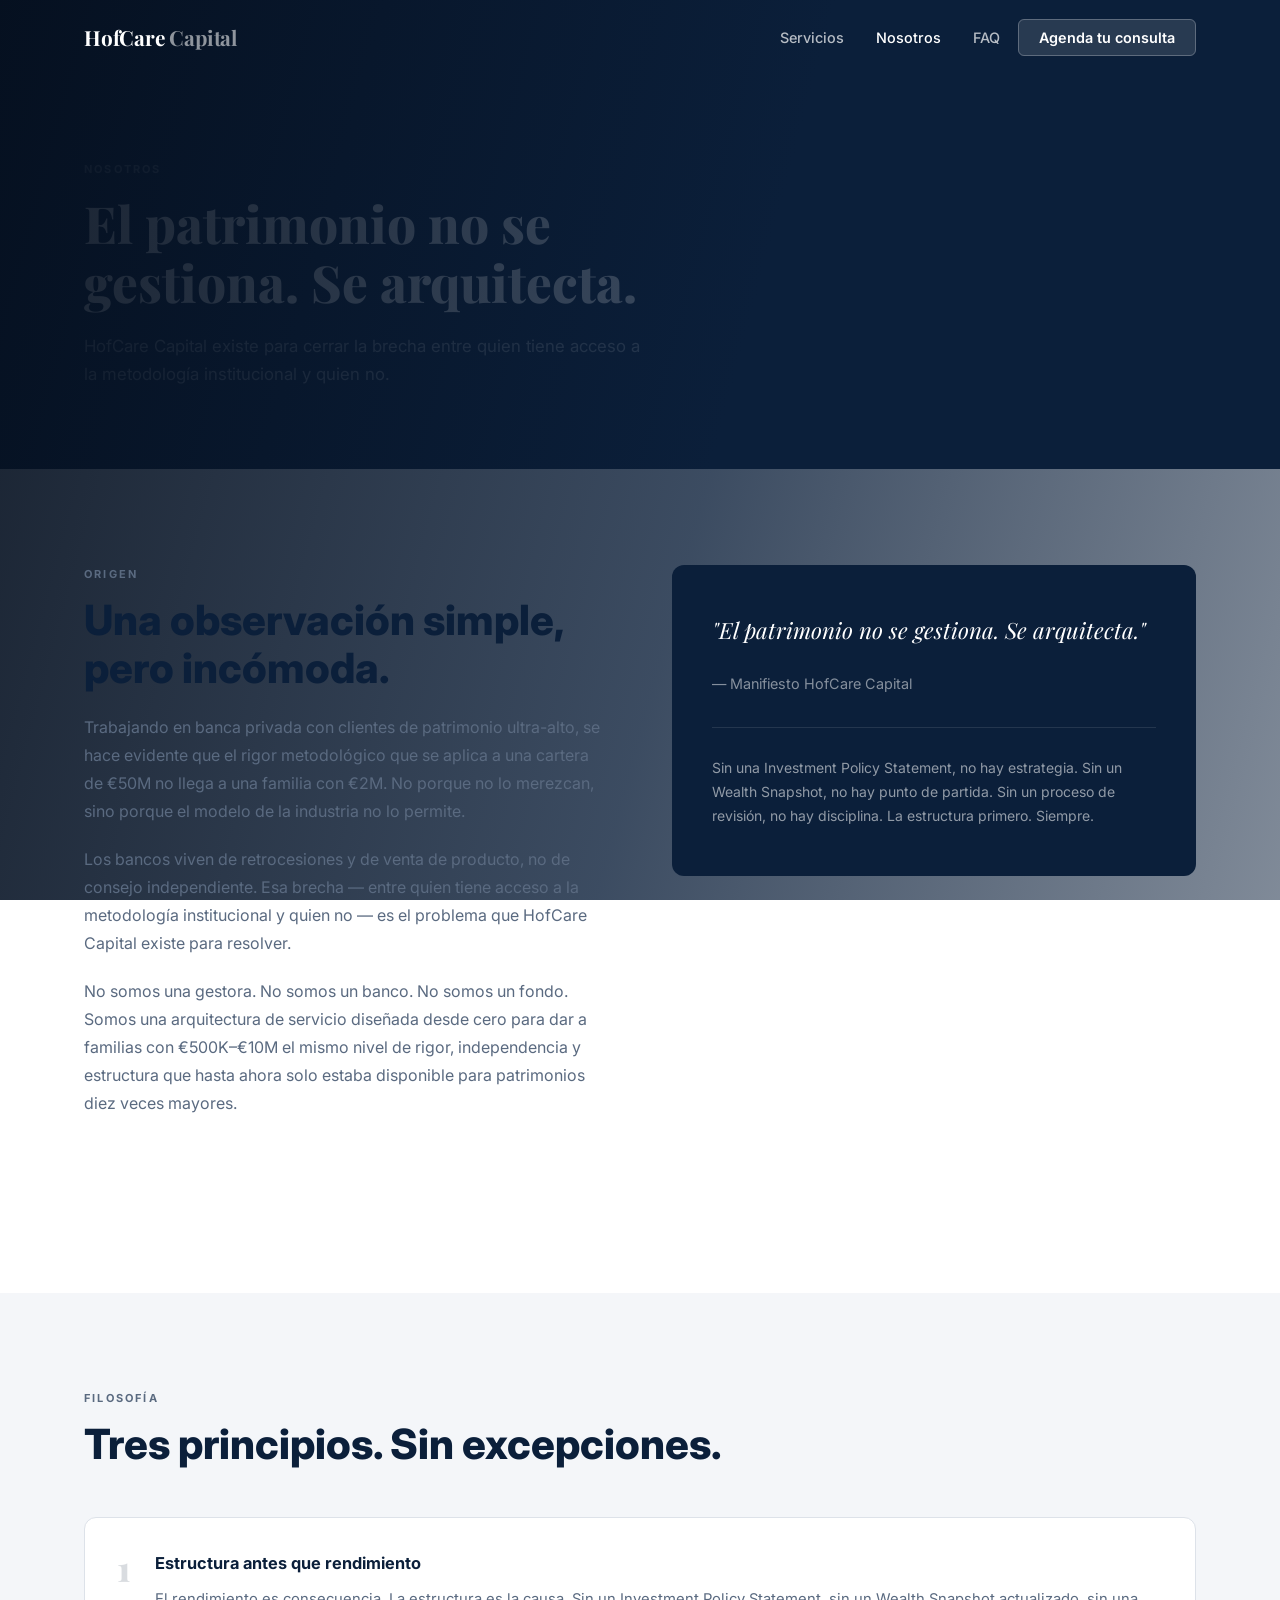
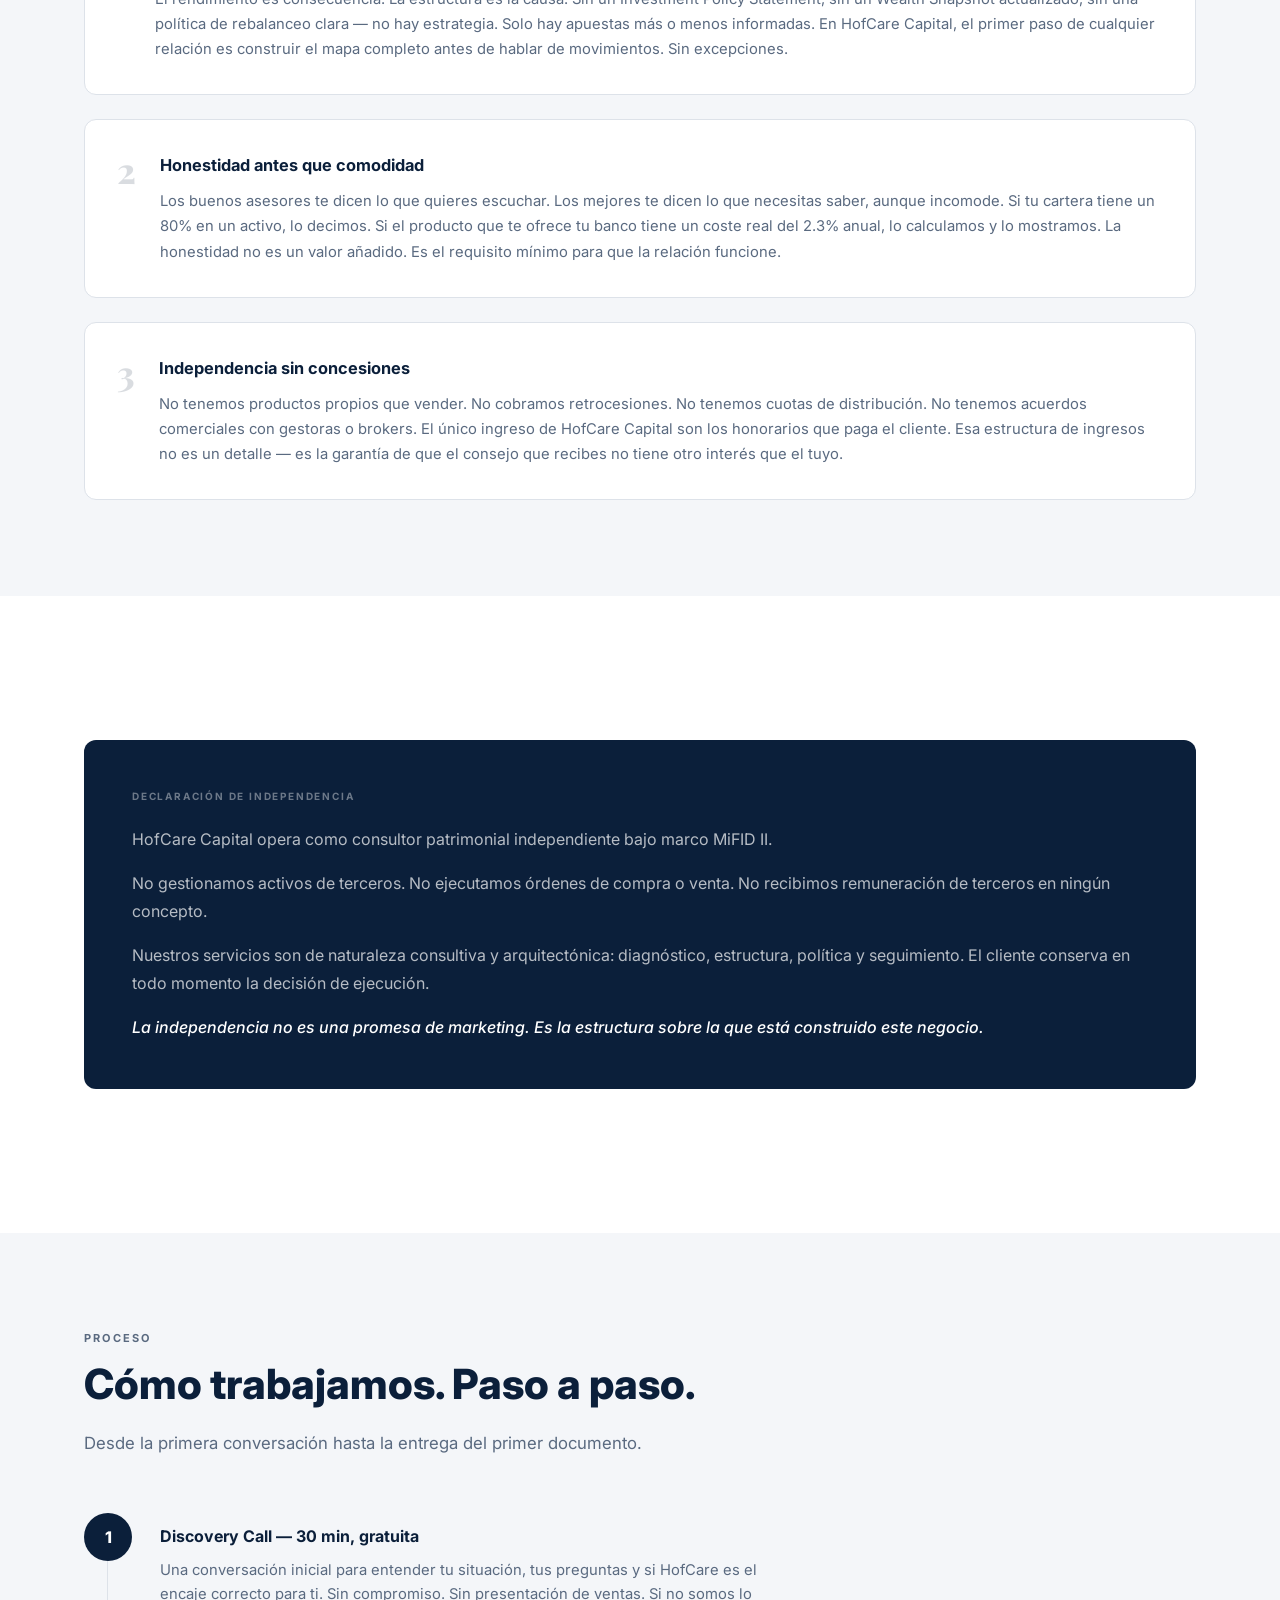
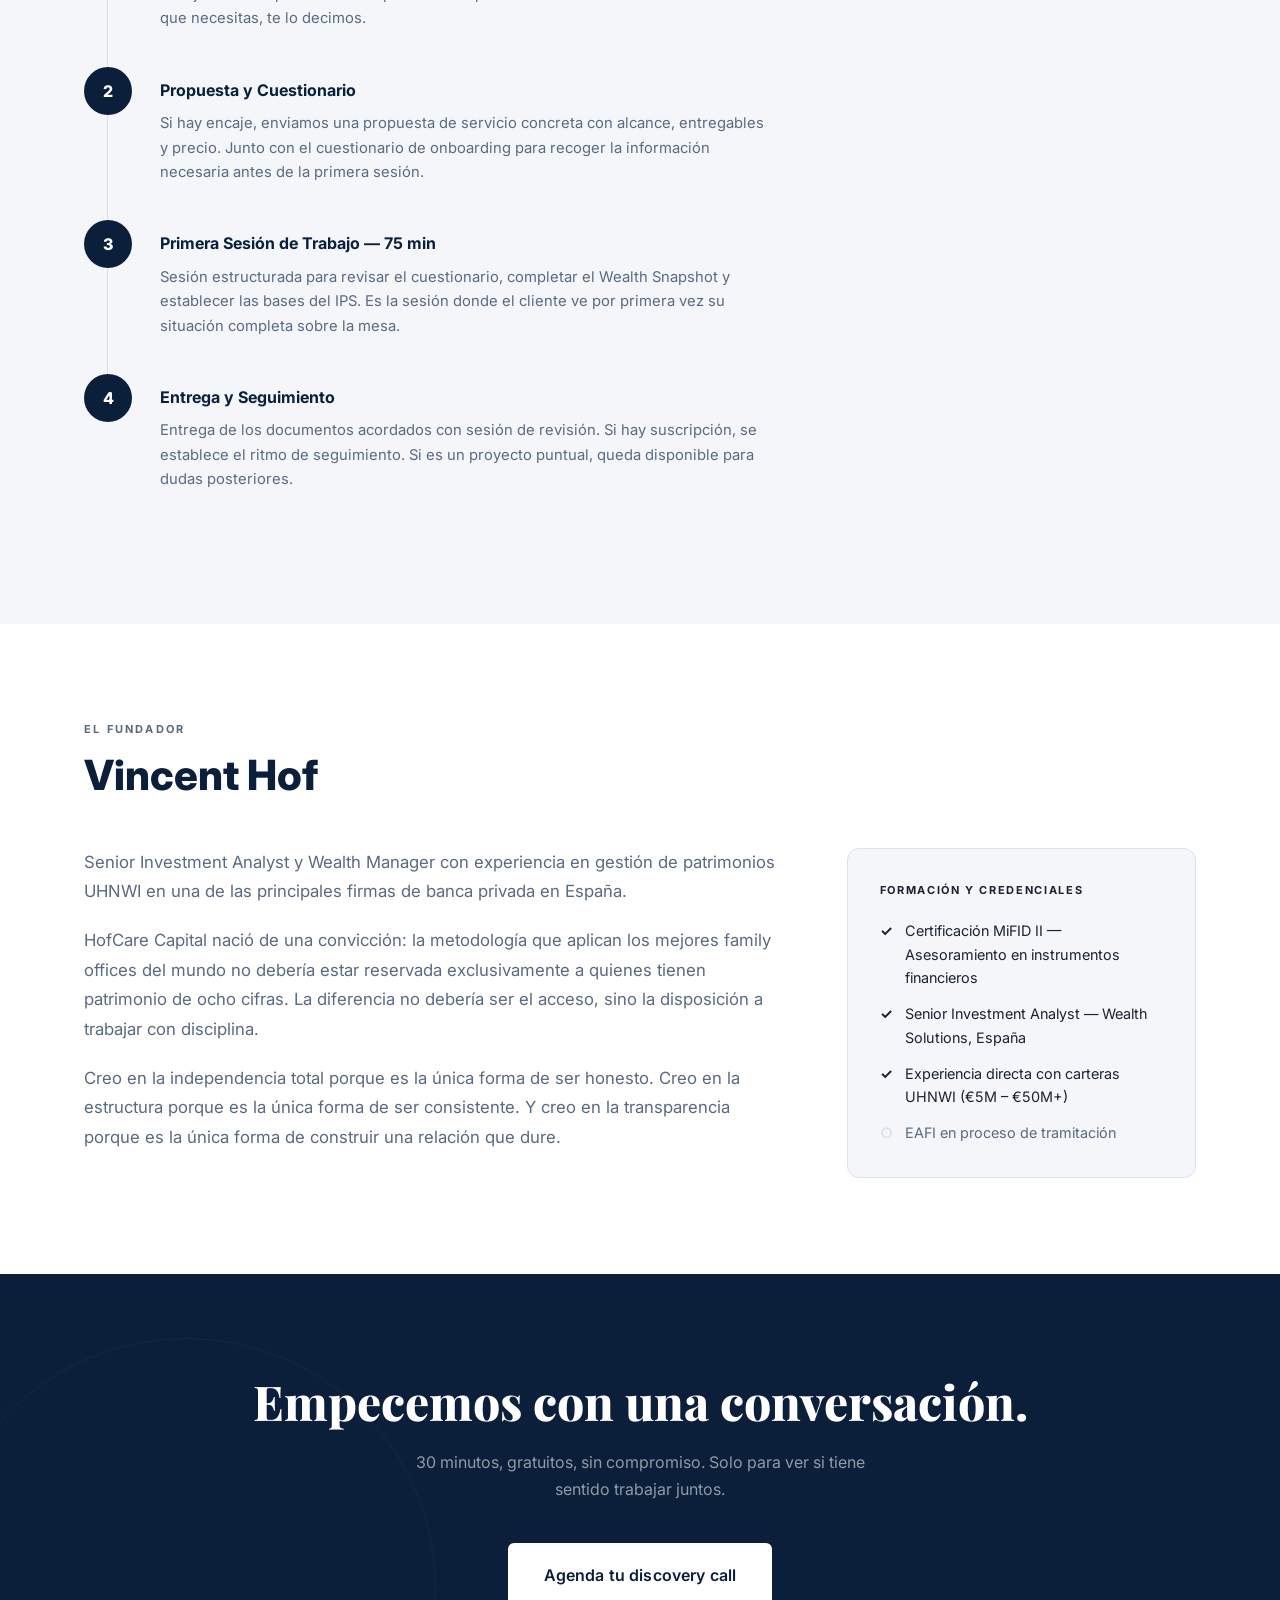
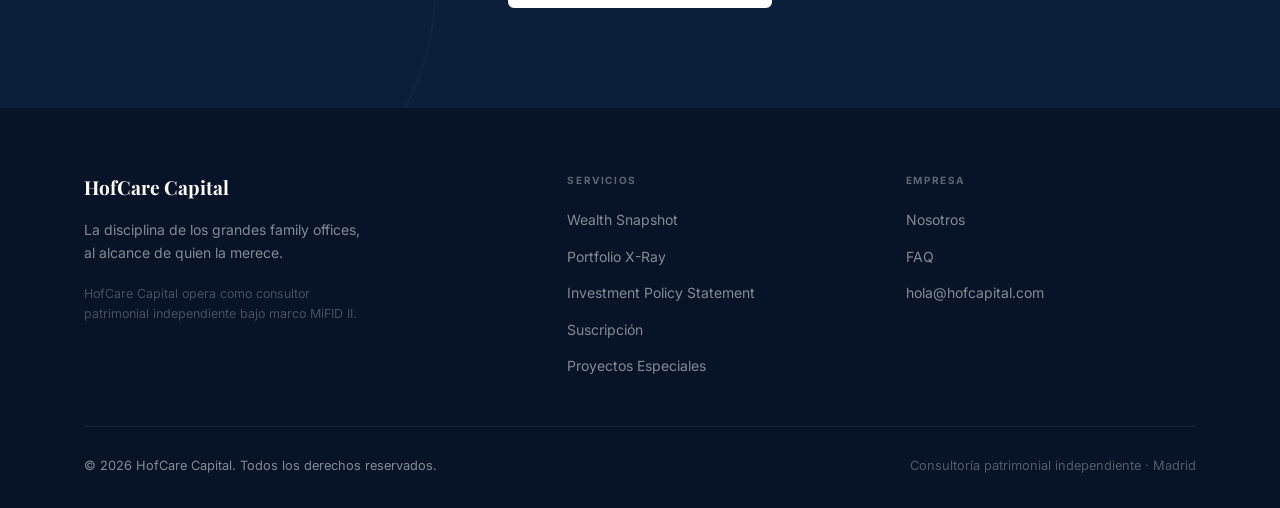
==== hofcare-web/about.html @ a21ab533 "Update about.html" ====
<!DOCTYPE html>
<html lang="es">
<head>
  <meta charset="UTF-8" />
  <meta name="viewport" content="width=device-width, initial-scale=1.0" />
  <title>Nosotros — HofCare Capital</title>
  <meta name="description" content="HofCare Capital nació de una observación simple: las familias con €1M merecen el mismo rigor metodológico que las familias con €100M." />
  <link rel="preconnect" href="https://fonts.googleapis.com" />
  <link rel="preconnect" href="https://fonts.gstatic.com" crossorigin />
  <link href="https://fonts.googleapis.com/css2?family=Inter:wght@300;400;500;600;700;800&family=Playfair+Display:wght@700;800&display=swap" rel="stylesheet" />
  <link rel="stylesheet" href="css/style.css" />
</head>
<body>

<nav class="nav nav--scrolled" id="nav" role="navigation">
  <div class="container nav__inner">
    <a href="index.html" class="nav__logo">HofCare <span>Capital</span></a>
    <button class="nav__hamburger" id="hamburger" aria-label="Abrir menú" aria-expanded="false">
      <span></span><span></span><span></span>
    </button>
    <ul class="nav__links" id="nav-links" role="list">
      <li><a href="servicios.html">Servicios</a></li>
      <li><a href="about.html">Nosotros</a></li>
      <li><a href="faq.html">FAQ</a></li>
      <li><a href="index.html#contacto" class="nav__cta">Agenda tu consulta</a></li>
    </ul>
  </div>
</nav>

<main>

<!-- PAGE HERO -->
<section class="page-hero">
  <div class="hero__video-wrap" aria-hidden="true">
    <video class="hero__video" autoplay muted loop playsinline
           poster="https://images.unsplash.com/photo-1505118380757-91f5f5632de0?w=1920&q=80">
      <source src="videos/hero.mp4" type="video/mp4">
    </video>
    <div class="hero__overlay"></div>
  </div>
  <div class="container">
    <p class="page-hero__eyebrow">Nosotros</p>
    <h1 class="page-hero__title">El patrimonio no se gestiona. Se arquitecta.</h1>
    <p class="page-hero__sub">HofCare Capital existe para cerrar la brecha entre quien tiene acceso a la metodología institucional y quien no.</p>
  </div>
</section>


<!-- ORIGEN -->
<section class="section section--white">
  <div class="container">
    <div class="about-intro">
      <div>
        <p class="section__label animate-up">Origen</p>
        <h2 class="section__title animate-up delay-1">Una observación simple, pero incómoda.</h2>
        <p style="font-size: 1rem; color: var(--mid); line-height: 1.75; margin-bottom: 20px;" class="animate-up delay-2">
          Trabajando en banca privada con clientes de patrimonio ultra-alto, se hace evidente que el rigor metodológico que se aplica a una cartera de €50M no llega a una familia con €2M. No porque no lo merezcan, sino porque el modelo de la industria no lo permite.
        </p>
        <p style="font-size: 1rem; color: var(--mid); line-height: 1.75; margin-bottom: 20px;" class="animate-up delay-3">
          Los bancos viven de retrocesiones y de venta de producto, no de consejo independiente. Esa brecha — entre quien tiene acceso a la metodología institucional y quien no — es el problema que HofCare Capital existe para resolver.
        </p>
        <p style="font-size: 1rem; color: var(--mid); line-height: 1.75;" class="animate-up delay-4">
          No somos una gestora. No somos un banco. No somos un fondo. Somos una arquitectura de servicio diseñada desde cero para dar a familias con €500K–€10M el mismo nivel de rigor, independencia y estructura que hasta ahora solo estaba disponible para patrimonios diez veces mayores.
        </p>
      </div>
      <div>
        <!-- Manifesto quote -->
        <div style="background: var(--navy); border-radius: 12px; padding: 48px 40px;" class="animate-up delay-2">
          <p style="font-family: var(--font-serif); font-size: 1.4rem; color: white; line-height: 1.55; font-style: italic; margin-bottom: 24px;">
            "El patrimonio no se gestiona. Se arquitecta."
          </p>
          <p style="font-size: 0.9rem; color: rgba(255,255,255,0.5);">— Manifiesto HofCare Capital</p>
          <div style="margin-top: 32px; border-top: 1px solid rgba(255,255,255,0.1); padding-top: 28px;">
            <p style="font-size: 0.875rem; color: rgba(255,255,255,0.55); line-height: 1.7;">
              Sin una Investment Policy Statement, no hay estrategia. Sin un Wealth Snapshot, no hay punto de partida. Sin un proceso de revisión, no hay disciplina. La estructura primero. Siempre.
            </p>
          </div>
        </div>
      </div>
    </div>
  </div>
</section>


<!-- FILOSOFÍA -->
<section class="section section--light">
  <div class="container">
    <p class="section__label animate-up">Filosofía</p>
    <h2 class="section__title animate-up delay-1">Tres principios. Sin excepciones.</h2>

    <div class="principles-grid" style="margin-top: 48px;">

      <div class="principle animate-up delay-1">
        <div class="principle__num">1</div>
        <div class="principle__content">
          <h3>Estructura antes que rendimiento</h3>
          <p>El rendimiento es consecuencia. La estructura es la causa. Sin un Investment Policy Statement, sin un Wealth Snapshot actualizado, sin una política de rebalanceo clara — no hay estrategia. Solo hay apuestas más o menos informadas. En HofCare Capital, el primer paso de cualquier relación es construir el mapa completo antes de hablar de movimientos. Sin excepciones.</p>
        </div>
      </div>

      <div class="principle animate-up delay-2">
        <div class="principle__num">2</div>
        <div class="principle__content">
          <h3>Honestidad antes que comodidad</h3>
          <p>Los buenos asesores te dicen lo que quieres escuchar. Los mejores te dicen lo que necesitas saber, aunque incomode. Si tu cartera tiene un 80% en un activo, lo decimos. Si el producto que te ofrece tu banco tiene un coste real del 2.3% anual, lo calculamos y lo mostramos. La honestidad no es un valor añadido. Es el requisito mínimo para que la relación funcione.</p>
        </div>
      </div>

      <div class="principle animate-up delay-3">
        <div class="principle__num">3</div>
        <div class="principle__content">
          <h3>Independencia sin concesiones</h3>
          <p>No tenemos productos propios que vender. No cobramos retrocesiones. No tenemos cuotas de distribución. No tenemos acuerdos comerciales con gestoras o brokers. El único ingreso de HofCare Capital son los honorarios que paga el cliente. Esa estructura de ingresos no es un detalle — es la garantía de que el consejo que recibes no tiene otro interés que el tuyo.</p>
        </div>
      </div>

    </div>
  </div>
</section>


<!-- DECLARACIÓN DE INDEPENDENCIA -->
<section class="section section--white">
  <div class="container">
    <div class="disclaimer-box animate-up">
      <h3>Declaración de Independencia</h3>
      <p>HofCare Capital opera como consultor patrimonial independiente bajo marco MiFID II.</p>
      <p>No gestionamos activos de terceros. No ejecutamos órdenes de compra o venta. No recibimos remuneración de terceros en ningún concepto.</p>
      <p>Nuestros servicios son de naturaleza consultiva y arquitectónica: diagnóstico, estructura, política y seguimiento. El cliente conserva en todo momento la decisión de ejecución.</p>
      <p><em>La independencia no es una promesa de marketing. Es la estructura sobre la que está construido este negocio.</em></p>
    </div>
  </div>
</section>


<!-- CÓMO TRABAJAMOS -->
<section class="section section--light">
  <div class="container">
    <p class="section__label animate-up">Proceso</p>
    <h2 class="section__title animate-up delay-1">Cómo trabajamos. Paso a paso.</h2>
    <p class="section__subtitle animate-up delay-2">Desde la primera conversación hasta la entrega del primer documento.</p>

    <div class="steps-list animate-up delay-2" style="margin-top: 48px; max-width: 680px;">

      <div class="step">
        <div class="step__num">1</div>
        <div class="step__content">
          <h4>Discovery Call — 30 min, gratuita</h4>
          <p>Una conversación inicial para entender tu situación, tus preguntas y si HofCare es el encaje correcto para ti. Sin compromiso. Sin presentación de ventas. Si no somos lo que necesitas, te lo decimos.</p>
        </div>
      </div>

      <div class="step">
        <div class="step__num">2</div>
        <div class="step__content">
          <h4>Propuesta y Cuestionario</h4>
          <p>Si hay encaje, enviamos una propuesta de servicio concreta con alcance, entregables y precio. Junto con el cuestionario de onboarding para recoger la información necesaria antes de la primera sesión.</p>
        </div>
      </div>

      <div class="step">
        <div class="step__num">3</div>
        <div class="step__content">
          <h4>Primera Sesión de Trabajo — 75 min</h4>
          <p>Sesión estructurada para revisar el cuestionario, completar el Wealth Snapshot y establecer las bases del IPS. Es la sesión donde el cliente ve por primera vez su situación completa sobre la mesa.</p>
        </div>
      </div>

      <div class="step">
        <div class="step__num">4</div>
        <div class="step__content">
          <h4>Entrega y Seguimiento</h4>
          <p>Entrega de los documentos acordados con sesión de revisión. Si hay suscripción, se establece el ritmo de seguimiento. Si es un proyecto puntual, queda disponible para dudas posteriores.</p>
        </div>
      </div>

    </div>
  </div>
</section>


<!-- EL FUNDADOR -->
<section class="section section--white">
  <div class="container">
    <p class="section__label animate-up">El fundador</p>
    <h2 class="section__title animate-up delay-1">Vincent Hof</h2>

    <div style="display: grid; grid-template-columns: 2fr 1fr; gap: 64px; margin-top: 48px; align-items: start;" class="founder-grid animate-up delay-2">
      <div>
        <p style="font-size: 1.05rem; color: var(--mid); line-height: 1.75; margin-bottom: 20px;">
          Senior Investment Analyst y Wealth Manager con experiencia en gestión de patrimonios UHNWI en una de las principales firmas de banca privada en España.
        </p>
        <p style="font-size: 1.05rem; color: var(--mid); line-height: 1.75; margin-bottom: 20px;">
          HofCare Capital nació de una convicción: la metodología que aplican los mejores family offices del mundo no debería estar reservada exclusivamente a quienes tienen patrimonio de ocho cifras. La diferencia no debería ser el acceso, sino la disposición a trabajar con disciplina.
        </p>
        <p style="font-size: 1.05rem; color: var(--mid); line-height: 1.75;">
          Creo en la independencia total porque es la única forma de ser honesto. Creo en la estructura porque es la única forma de ser consistente. Y creo en la transparencia porque es la única forma de construir una relación que dure.
        </p>
      </div>

      <div style="background: var(--light); border-radius: 12px; padding: 32px; border: 1px solid var(--border);">
        <p style="font-size: 11px; font-weight: 700; letter-spacing: 0.15em; text-transform: uppercase; color: var(--gold); margin-bottom: 20px;">Formación y credenciales</p>
        <ul style="display: flex; flex-direction: column; gap: 12px;">
          <li style="display: flex; gap: 12px; font-size: 0.9rem; color: var(--dark);">
            <span style="color: var(--gold); font-weight: 700; flex-shrink: 0;">✓</span>
            Certificación MiFID II — Asesoramiento en instrumentos financieros
          </li>
          <li style="display: flex; gap: 12px; font-size: 0.9rem; color: var(--dark);">
            <span style="color: var(--gold); font-weight: 700; flex-shrink: 0;">✓</span>
            Senior Investment Analyst — Wealth Solutions, España
          </li>
          <li style="display: flex; gap: 12px; font-size: 0.9rem; color: var(--dark);">
            <span style="color: var(--gold); font-weight: 700; flex-shrink: 0;">✓</span>
            Experiencia directa con carteras UHNWI (€5M – €50M+)
          </li>
          <li style="display: flex; gap: 12px; font-size: 0.9rem; color: var(--mid);">
            <span style="color: var(--border); font-weight: 700; flex-shrink: 0;">○</span>
            EAFI en proceso de tramitación
          </li>
        </ul>
      </div>
    </div>
  </div>
</section>


<!-- CTA -->
<section class="cta-banner" id="contacto">
  <div class="container" style="position:relative; z-index:1;">
    <h2 class="cta-banner__headline animate-up">Empecemos con una conversación.</h2>
    <p class="cta-banner__sub animate-up delay-1">30 minutos, gratuitos, sin compromiso. Solo para ver si tiene sentido trabajar juntos.</p>
    <div class="cta-banner__ctas animate-up delay-2">
      <a href="index.html#contacto" class="btn btn--gold btn--lg"
         data-cal-link="TU-USUARIO-CAL/discovery-call"
         data-cal-config='{"layout":"popup"}'>
        Agenda tu discovery call
      </a>
    </div>
  </div>
</section>

</main>

<footer class="footer" role="contentinfo">
  <div class="container">
    <div class="footer__inner">
      <div class="footer__brand">
        <p class="footer__logo">HofCare Capital</p>
        <p class="footer__tagline">La disciplina de los grandes family offices, al alcance de quien la merece.</p>
        <p class="footer__disclaimer">HofCare Capital opera como consultor patrimonial independiente bajo marco MiFID II.</p>
      </div>
      <div class="footer__col">
        <h4>Servicios</h4>
        <ul>
          <li><a href="servicios.html#wealth-snapshot">Wealth Snapshot</a></li>
          <li><a href="servicios.html#portfolio-xray">Portfolio X-Ray</a></li>
          <li><a href="servicios.html#ips">Investment Policy Statement</a></li>
          <li><a href="servicios.html#suscripcion">Suscripción</a></li>
          <li><a href="servicios.html#proyectos">Proyectos Especiales</a></li>
        </ul>
      </div>
      <div class="footer__col">
        <h4>Empresa</h4>
        <ul>
          <li><a href="about.html">Nosotros</a></li>
          <li><a href="faq.html">FAQ</a></li>
          <li><a href="mailto:hola@hofcapital.com">hola@hofcapital.com</a></li>
        </ul>
      </div>
    </div>
    <div class="footer__bottom">
      <p>© 2026 HofCare Capital. Todos los derechos reservados.</p>
      <p style="color: rgba(255,255,255,0.3);">Consultoría patrimonial independiente · Madrid</p>
    </div>
  </div>
</footer>

<script src="js/main.js"></script>
</body>
</html>
---- hofcare-web/css/style.css ----
/* ═══════════════════════════════════════════════════════════════
   HofCare Capital — Design System · Paleta A (Navy + Blanco)
   ═══════════════════════════════════════════════════════════════ */

/* ── VARIABLES ─────────────────────────────────────────────────── */
:root {
  --navy:        #0B1F3A;
  --navy-mid:    #132d52;
  --navy-dark:   #071428;
  --navy-light:  #EEF2F6;
  --white:       #FFFFFF;
  --off-white:   #F8F9FB;
  --border:      #DDE2E9;
  --dark:        #1A2332;
  --mid:         #5A6A80;
  --light:       #F4F6F9;

  /* Accent: blanco sobre navy, navy sobre blanco */
  --accent-on-dark:  #FFFFFF;
  --accent-on-light: #0B1F3A;

  --font-sans:   'Inter', -apple-system, BlinkMacSystemFont, 'Segoe UI', sans-serif;
  --font-serif:  'Playfair Display', Georgia, 'Times New Roman', serif;

  --container:   1160px;
  --radius:      6px;
  --radius-lg:   12px;

  --ease:        cubic-bezier(0.25, 0.46, 0.45, 0.94);
}

/* ── RESET ─────────────────────────────────────────────────────── */
*, *::before, *::after { box-sizing: border-box; margin: 0; padding: 0; }
html { scroll-behavior: smooth; font-size: 16px; -webkit-text-size-adjust: 100%; }
body {
  font-family: var(--font-sans);
  color: var(--dark);
  background: var(--white);
  line-height: 1.65;
  -webkit-font-smoothing: antialiased;
}
img, video { max-width: 100%; display: block; }
a { color: inherit; text-decoration: none; }
ul { list-style: none; }
button { border: none; background: none; cursor: pointer; font-family: inherit; }

/* ── LAYOUT ────────────────────────────────────────────────────── */
.container {
  max-width: var(--container);
  margin: 0 auto;
  padding: 0 24px;
}
.section          { padding: 96px 0; }
.section--light   { background: var(--light); }
.section--navy    { background: var(--navy); }
.section--white   { background: var(--white); }

/* ── SECTION TYPOGRAPHY ────────────────────────────────────────── */
.section__label {
  font-size: 11px;
  font-weight: 700;
  letter-spacing: 0.2em;
  text-transform: uppercase;
  color: var(--mid);
  margin-bottom: 14px;
}
.section__title {
  font-size: clamp(1.75rem, 3.5vw, 2.6rem);
  font-weight: 800;
  color: var(--navy);
  max-width: 680px;
  margin-bottom: 20px;
  line-height: 1.15;
}
.section__subtitle {
  font-size: 1.05rem;
  color: var(--mid);
  max-width: 580px;
  margin-bottom: 56px;
  line-height: 1.7;
}
/* On dark backgrounds */
.section--navy .section__label    { color: rgba(255,255,255,0.45); }
.section--navy .section__title    { color: var(--white); }
.section--navy .section__subtitle { color: rgba(255,255,255,0.6); }

/* ── BUTTONS ───────────────────────────────────────────────────── */
.btn {
  display: inline-flex;
  align-items: center;
  gap: 8px;
  padding: 14px 28px;
  border-radius: var(--radius);
  font-size: 0.95rem;
  font-weight: 600;
  letter-spacing: 0.01em;
  transition: all 0.22s var(--ease);
  white-space: nowrap;
  cursor: pointer;
  border: 2px solid transparent;
}
.btn--lg { padding: 17px 34px; font-size: 1rem; }
.btn--sm { padding: 10px 20px; font-size: 0.875rem; }

/* Primary: white bg, navy text — for dark sections */
.btn--primary {
  background: var(--white);
  color: var(--navy);
  border-color: var(--white);
}
.btn--primary:hover {
  background: var(--off-white);
  transform: translateY(-1px);
  box-shadow: 0 8px 24px rgba(255,255,255,0.2);
}

/* Navy: navy bg, white text — for light sections */
.btn--navy {
  background: var(--navy);
  color: var(--white);
  border-color: var(--navy);
}
.btn--navy:hover {
  background: var(--navy-mid);
  transform: translateY(-1px);
  box-shadow: 0 8px 24px rgba(11,31,58,0.25);
}

/* Ghost: transparent, white border — for dark sections */
.btn--ghost {
  background: transparent;
  color: rgba(255,255,255,0.8);
  border-color: rgba(255,255,255,0.3);
}
.btn--ghost:hover {
  background: rgba(255,255,255,0.08);
  color: var(--white);
  border-color: rgba(255,255,255,0.7);
}

/* Outline: transparent, navy border — for light sections */
.btn--outline {
  background: transparent;
  color: var(--navy);
  border-color: var(--navy);
}
.btn--outline:hover {
  background: var(--navy);
  color: var(--white);
}

/* Keep --gold alias for backwards compat → maps to primary */
.btn--gold { background: var(--white); color: var(--navy); border-color: var(--white); }
.btn--gold:hover { background: var(--off-white); transform: translateY(-1px); box-shadow: 0 8px 24px rgba(255,255,255,0.2); }
.btn--gold-outline { background: transparent; color: var(--navy); border-color: var(--navy); }
.btn--gold-outline:hover { background: var(--navy); color: var(--white); }

/* ── NAVIGATION ────────────────────────────────────────────────── */
.nav {
  position: fixed;
  top: 0; left: 0; right: 0;
  z-index: 1000;
  padding: 20px 0;
  transition: all 0.35s var(--ease);
}
.nav--scrolled {
  background: var(--navy);
  padding: 14px 0;
  box-shadow: 0 4px 32px rgba(7,20,40,0.4);
}
.nav__inner {
  display: flex;
  align-items: center;
  justify-content: space-between;
  gap: 32px;
}
.nav__logo {
  font-family: var(--font-serif);
  font-size: 1.3rem;
  font-weight: 700;
  color: var(--white);
  letter-spacing: -0.01em;
  flex-shrink: 0;
}
.nav__logo span { color: rgba(255,255,255,0.55); }
.nav__links { display: flex; align-items: center; gap: 4px; }
.nav__links li a {
  color: rgba(255,255,255,0.7);
  font-size: 0.9rem;
  font-weight: 500;
  padding: 8px 14px;
  border-radius: var(--radius);
  transition: all 0.2s;
}
.nav__links li a:hover { color: var(--white); background: rgba(255,255,255,0.08); }
.nav__links li a.active { color: var(--white); }
.nav__cta {
  background: rgba(255,255,255,0.12) !important;
  color: var(--white) !important;
  border: 1px solid rgba(255,255,255,0.25) !important;
  padding: 9px 20px !important;
  border-radius: var(--radius) !important;
  font-weight: 600 !important;
}
.nav__cta:hover { background: rgba(255,255,255,0.2) !important; border-color: rgba(255,255,255,0.5) !important; }

/* Mobile hamburger */
.nav__hamburger { display: none; flex-direction: column; gap: 5px; padding: 6px; }
.nav__hamburger span { display: block; width: 24px; height: 2px; background: var(--white); border-radius: 2px; transition: all 0.25s; }
.nav__hamburger.open span:nth-child(1) { transform: translateY(7px) rotate(45deg); }
.nav__hamburger.open span:nth-child(2) { opacity: 0; }
.nav__hamburger.open span:nth-child(3) { transform: translateY(-7px) rotate(-45deg); }

/* ── HERO ──────────────────────────────────────────────────────── */
.hero {
  min-height: 100vh;
  background: var(--navy);
  display: flex;
  align-items: center;
  position: relative;
  overflow: hidden;
  padding: 120px 0 80px;
}
/* Subtle geometric rings */
.hero::before {
  content: '';
  position: absolute;
  top: -20%; right: -10%;
  width: 700px; height: 700px;
  border: 1px solid rgba(255,255,255,0.04);
  border-radius: 50%;
  pointer-events: none;
}
.hero::after {
  content: '';
  position: absolute;
  top: 10%; right: 5%;
  width: 400px; height: 400px;
  border: 1px solid rgba(255,255,255,0.03);
  border-radius: 50%;
  pointer-events: none;
}

.hero__inner { position: relative; z-index: 1; max-width: 740px; }

.hero__eyebrow {
  font-size: 11px;
  font-weight: 700;
  letter-spacing: 0.22em;
  text-transform: uppercase;
  color: rgba(255,255,255,0.45);
  margin-bottom: 24px;
  opacity: 0;
  animation: fadeUp 0.7s var(--ease) 0.1s forwards;
}
.hero__headline {
  font-family: var(--font-serif);
  font-size: clamp(2.2rem, 5.5vw, 3.8rem);
  font-weight: 800;
  color: var(--white);
  line-height: 1.1;
  margin-bottom: 28px;
  opacity: 0;
  animation: fadeUp 0.7s var(--ease) 0.25s forwards;
}
.hero__headline em { color: rgba(255,255,255,0.65); font-style: normal; }
.hero__sub {
  font-size: 1.1rem;
  color: rgba(255,255,255,0.6);
  line-height: 1.75;
  margin-bottom: 44px;
  max-width: 560px;
  opacity: 0;
  animation: fadeUp 0.7s var(--ease) 0.4s forwards;
}
.hero__ctas {
  display: flex;
  flex-wrap: wrap;
  gap: 16px;
  opacity: 0;
  animation: fadeUp 0.7s var(--ease) 0.55s forwards;
}
/* Thin divider line below hero (replaces gold accent) */
.hero__rule {
  position: absolute;
  bottom: 0; left: 0; right: 0;
  height: 1px;
  background: rgba(255,255,255,0.07);
}
.hero__scroll {
  position: absolute;
  bottom: 36px; left: 50%;
  transform: translateX(-50%);
  display: flex;
  flex-direction: column;
  align-items: center;
  gap: 8px;
  color: rgba(255,255,255,0.25);
  font-size: 10px;
  letter-spacing: 0.14em;
  text-transform: uppercase;
  opacity: 0;
  animation: fadeUp 0.7s var(--ease) 0.9s forwards;
}
.hero__scroll-line {
  width: 1px; height: 40px;
  background: linear-gradient(to bottom, rgba(255,255,255,0.25), transparent);
  animation: scrollLine 2s ease-in-out infinite;
}

/* ── PROBLEM ───────────────────────────────────────────────────── */
.pain-grid { display: grid; grid-template-columns: repeat(3, 1fr); gap: 20px; margin-bottom: 48px; }
.pain-card {
  background: var(--white);
  border-radius: var(--radius-lg);
  padding: 36px 28px;
  border: 1px solid var(--border);
  border-top: 2px solid var(--navy);
  transition: all 0.3s var(--ease);
}
.pain-card:hover { transform: translateY(-3px); box-shadow: 0 12px 40px rgba(11,31,58,0.08); }
.pain-card__number {
  font-size: 1.8rem;
  font-weight: 800;
  color: var(--navy);
  opacity: 0.12;
  margin-bottom: 16px;
  font-family: var(--font-serif);
}
.pain-card__text { font-size: 0.975rem; line-height: 1.7; color: var(--dark); }

.section__transition {
  font-size: 1.1rem;
  font-weight: 600;
  color: var(--navy);
  max-width: 620px;
  margin: 0 auto;
  padding: 28px 32px;
  background: var(--navy-light);
  border-left: 3px solid var(--navy);
  border-radius: 0 var(--radius) var(--radius) 0;
}

/* ── PILLARS ───────────────────────────────────────────────────── */
.pillars-grid {
  display: grid;
  grid-template-columns: repeat(3, 1fr);
  gap: 0;
  border-radius: var(--radius-lg);
  overflow: hidden;
  border: 1px solid var(--border);
  margin-top: 12px;
}
.pillar {
  padding: 44px 36px;
  background: var(--white);
  border-right: 1px solid var(--border);
  transition: background 0.3s;
}
.pillar:last-child { border-right: none; }
.pillar:hover { background: var(--light); }
.pillar__icon {
  width: 44px; height: 44px;
  background: var(--navy);
  border-radius: 8px;
  display: flex; align-items: center; justify-content: center;
  margin-bottom: 22px;
}
.pillar__icon svg { width: 22px; height: 22px; stroke: var(--white); fill: none; stroke-width: 1.8; stroke-linecap: round; stroke-linejoin: round; }
.pillar__title { font-size: 1.05rem; font-weight: 700; color: var(--navy); margin-bottom: 12px; }
.pillar__desc  { font-size: 0.9rem; color: var(--mid); line-height: 1.7; }

/* ── SERVICES CARDS ────────────────────────────────────────────── */
.services-grid { display: grid; grid-template-columns: repeat(2, 1fr); gap: 18px; }
.svc-card {
  background: var(--white);
  border-radius: var(--radius-lg);
  padding: 32px;
  border: 1px solid var(--border);
  display: flex;
  flex-direction: column;
  transition: all 0.25s var(--ease);
}
.svc-card:hover { border-color: var(--navy); transform: translateY(-2px); box-shadow: 0 10px 36px rgba(11,31,58,0.08); }
.svc-card__tag { font-size: 10px; font-weight: 700; letter-spacing: 0.16em; text-transform: uppercase; color: var(--mid); margin-bottom: 10px; }
.svc-card__name { font-size: 1.15rem; font-weight: 700; color: var(--navy); margin-bottom: 10px; }
.svc-card__desc { font-size: 0.925rem; color: var(--mid); line-height: 1.65; flex: 1; margin-bottom: 22px; }
.svc-card__footer { display: flex; align-items: center; justify-content: space-between; gap: 12px; padding-top: 18px; border-top: 1px solid var(--border); }
.svc-card__price { font-size: 0.975rem; font-weight: 700; color: var(--navy); }
.svc-card__link { font-size: 0.875rem; font-weight: 600; color: var(--navy); display: flex; align-items: center; gap: 4px; opacity: 0.6; transition: all 0.2s; }
.svc-card__link:hover { opacity: 1; gap: 8px; }

/* ── WHY HOFCARE ───────────────────────────────────────────────── */
.why-grid { display: grid; grid-template-columns: repeat(2, 1fr); gap: 16px; }
.why-item {
  display: flex;
  gap: 20px;
  padding: 28px;
  background: var(--white);
  border-radius: var(--radius-lg);
  border: 1px solid var(--border);
  border-left: 2px solid var(--navy);
  transition: all 0.2s;
}
.why-item:hover { background: var(--light); }
.why-item__num { font-size: 1.3rem; font-weight: 800; color: var(--navy); opacity: 0.2; font-family: var(--font-serif); flex-shrink: 0; line-height: 1; margin-top: 2px; }
.why-item__text { font-size: 0.95rem; color: var(--dark); line-height: 1.65; }

/* ── CTA BANNER ────────────────────────────────────────────────── */
.cta-banner {
  text-align: center;
  padding: 100px 0;
  background: var(--navy);
  position: relative;
  overflow: hidden;
}
.cta-banner::before {
  content: '';
  position: absolute;
  bottom: -30%; left: -5%;
  width: 500px; height: 500px;
  border: 1px solid rgba(255,255,255,0.04);
  border-radius: 50%;
  pointer-events: none;
}
.cta-banner__headline {
  font-family: var(--font-serif);
  font-size: clamp(1.8rem, 4vw, 3rem);
  font-weight: 800;
  color: var(--white);
  margin-bottom: 20px;
  line-height: 1.15;
}
.cta-banner__sub { font-size: 1rem; color: rgba(255,255,255,0.55); max-width: 500px; margin: 0 auto 40px; line-height: 1.7; }
.cta-banner__ctas { display: flex; gap: 16px; justify-content: center; flex-wrap: wrap; }

/* ── FULL-PAGE SERVICE BLOCKS ──────────────────────────────────── */
.service-block { padding: 64px 0; border-bottom: 1px solid var(--border); }
.service-block:last-child { border-bottom: none; }
.service-block__header { display: grid; grid-template-columns: 1fr auto; gap: 32px; align-items: start; margin-bottom: 40px; }
.service-block__title { font-size: clamp(1.5rem, 3vw, 2.1rem); font-weight: 800; color: var(--navy); margin-bottom: 8px; }
.service-block__who { font-size: 0.975rem; color: var(--mid); line-height: 1.65; max-width: 520px; }
.service-block__price-box { background: var(--navy); border-radius: var(--radius-lg); padding: 22px 28px; text-align: center; min-width: 190px; flex-shrink: 0; }
.service-block__price-label { font-size: 10px; font-weight: 700; letter-spacing: 0.16em; text-transform: uppercase; color: rgba(255,255,255,0.4); margin-bottom: 8px; }
.service-block__price-amount { font-size: 1.4rem; font-weight: 800; color: var(--white); line-height: 1.2; }
.service-block__price-type { font-size: 0.8rem; color: rgba(255,255,255,0.4); margin-top: 6px; }
.service-block__body { display: grid; grid-template-columns: 1fr 1fr; gap: 40px; }
.service-block__includes h4, .service-block__result h4 { font-size: 10px; font-weight: 700; letter-spacing: 0.14em; text-transform: uppercase; color: var(--mid); margin-bottom: 16px; }
.includes-list { display: flex; flex-direction: column; gap: 10px; }
.includes-list li { display: flex; gap: 12px; font-size: 0.95rem; color: var(--dark); line-height: 1.55; }
.includes-list li::before { content: '✓'; color: var(--navy); font-weight: 700; flex-shrink: 0; margin-top: 1px; opacity: 0.6; }
.result-box { background: var(--light); border-radius: var(--radius-lg); padding: 24px; border-left: 2px solid var(--navy); font-size: 0.975rem; color: var(--dark); line-height: 1.7; font-style: italic; margin-bottom: 24px; }

/* ── ABOUT ─────────────────────────────────────────────────────── */
.about-intro { display: grid; grid-template-columns: 1fr 1fr; gap: 64px; align-items: start; margin-bottom: 80px; }
.principles-grid { display: flex; flex-direction: column; gap: 24px; }
.principle { display: flex; gap: 24px; padding: 32px; border-radius: var(--radius-lg); background: var(--white); border: 1px solid var(--border); }
.principle:hover { background: var(--light); }
.principle__num { font-size: 2.2rem; font-weight: 800; font-family: var(--font-serif); color: var(--navy); opacity: 0.15; line-height: 1; flex-shrink: 0; }
.principle__content h3 { font-size: 1.025rem; font-weight: 700; color: var(--navy); margin-bottom: 10px; }
.principle__content p  { font-size: 0.925rem; color: var(--mid); line-height: 1.7; }

.disclaimer-box { background: var(--navy); border-radius: var(--radius-lg); padding: 48px; margin: 48px 0; }
.disclaimer-box h3 { font-size: 10px; font-weight: 700; letter-spacing: 0.18em; text-transform: uppercase; color: rgba(255,255,255,0.4); margin-bottom: 20px; }
.disclaimer-box p { font-size: 1rem; color: rgba(255,255,255,0.7); line-height: 1.75; margin-bottom: 16px; }
.disclaimer-box p:last-child { margin-bottom: 0; }
.disclaimer-box em { color: var(--white); font-style: italic; font-weight: 500; }

.steps-list { display: flex; flex-direction: column; gap: 0; }
.step { display: flex; gap: 28px; position: relative; }
.step:not(:last-child)::after { content: ''; position: absolute; left: 23px; top: 48px; bottom: -16px; width: 1px; background: var(--border); }
.step__num { width: 48px; height: 48px; background: var(--navy); color: var(--white); border-radius: 50%; display: flex; align-items: center; justify-content: center; font-weight: 800; font-size: 1rem; flex-shrink: 0; z-index: 1; }
.step__content { padding: 10px 0 36px; }
.step__content h4 { font-size: 1rem; font-weight: 700; color: var(--navy); margin-bottom: 8px; }
.step__content p  { font-size: 0.925rem; color: var(--mid); line-height: 1.65; }

/* ── FAQ ───────────────────────────────────────────────────────── */
.faq-group { margin-bottom: 48px; }
.faq-group__title { font-size: 10px; font-weight: 700; letter-spacing: 0.2em; text-transform: uppercase; color: var(--mid); margin-bottom: 20px; padding-bottom: 12px; border-bottom: 1px solid var(--border); }
.faq-item { border-bottom: 1px solid var(--border); }
.faq-question { display: flex; align-items: center; justify-content: space-between; gap: 16px; width: 100%; padding: 22px 0; text-align: left; font-size: 1rem; font-weight: 600; color: var(--navy); cursor: pointer; transition: opacity 0.2s; }
.faq-question:hover { opacity: 0.7; }
.faq-question__icon { width: 24px; height: 24px; border-radius: 50%; border: 1px solid var(--border); display: flex; align-items: center; justify-content: center; flex-shrink: 0; transition: all 0.25s; font-size: 14px; color: var(--navy); }
.faq-item.open .faq-question__icon { background: var(--navy); color: var(--white); border-color: var(--navy); transform: rotate(45deg); }
.faq-answer { max-height: 0; overflow: hidden; transition: max-height 0.35s var(--ease); }
.faq-answer__inner { padding: 0 0 24px; font-size: 0.975rem; color: var(--mid); line-height: 1.75; }

/* ── PAGE HERO (inner pages) ───────────────────────────────────── */
.page-hero { background: var(--navy); padding: 160px 0 80px; }
.page-hero__eyebrow { font-size: 11px; font-weight: 700; letter-spacing: 0.2em; text-transform: uppercase; color: rgba(255,255,255,0.4); margin-bottom: 16px; }
.page-hero__title { font-family: var(--font-serif); font-size: clamp(2rem, 4.5vw, 3.2rem); font-weight: 800; color: var(--white); margin-bottom: 20px; line-height: 1.15; max-width: 680px; }
.page-hero__sub { font-size: 1.05rem; color: rgba(255,255,255,0.55); max-width: 560px; line-height: 1.7; }

/* ── FOOTER ────────────────────────────────────────────────────── */
.footer { background: var(--navy-dark); color: rgba(255,255,255,0.5); padding: 64px 0 32px; }
.footer__inner { display: grid; grid-template-columns: 1.5fr 1fr 1fr; gap: 48px; margin-bottom: 48px; }
.footer__logo { font-family: var(--font-serif); font-size: 1.2rem; font-weight: 700; color: var(--white); margin-bottom: 14px; }
.footer__tagline { font-size: 0.875rem; line-height: 1.65; max-width: 280px; margin-bottom: 20px; }
.footer__disclaimer { font-size: 0.78rem; color: rgba(255,255,255,0.25); line-height: 1.6; max-width: 280px; }
.footer__col h4 { font-size: 10px; font-weight: 700; letter-spacing: 0.16em; text-transform: uppercase; color: rgba(255,255,255,0.35); margin-bottom: 18px; }
.footer__col ul { display: flex; flex-direction: column; gap: 10px; }
.footer__col ul li a { font-size: 0.875rem; color: rgba(255,255,255,0.5); transition: color 0.2s; }
.footer__col ul li a:hover { color: var(--white); }
.footer__bottom { padding-top: 28px; border-top: 1px solid rgba(255,255,255,0.06); display: flex; align-items: center; justify-content: space-between; gap: 16px; font-size: 0.8rem; }

/* ── SCROLL ANIMATIONS ─────────────────────────────────────────── */
.animate-up { opacity: 0; transform: translateY(28px); transition: opacity 0.6s var(--ease), transform 0.6s var(--ease); }
.animate-up.is-visible { opacity: 1; transform: translateY(0); }
.animate-up.delay-1 { transition-delay: 0.1s; }
.animate-up.delay-2 { transition-delay: 0.2s; }
.animate-up.delay-3 { transition-delay: 0.3s; }
.animate-up.delay-4 { transition-delay: 0.4s; }
.animate-up.delay-5 { transition-delay: 0.5s; }

/* ── KEYFRAMES ─────────────────────────────────────────────────── */
@keyframes fadeUp {
  from { opacity: 0; transform: translateY(24px); }
  to   { opacity: 1; transform: translateY(0); }
}
@keyframes scrollLine {
  0%, 100% { transform: scaleY(1); opacity: 1; }
  50%       { transform: scaleY(0.4); opacity: 0.2; }
}

/* ── RESPONSIVE ────────────────────────────────────────────────── */
@media (max-width: 1024px) {
  .pain-grid     { grid-template-columns: 1fr; }
  .pillars-grid  { grid-template-columns: 1fr; }
  .pillar        { border-right: none; border-bottom: 1px solid var(--border); }
  .pillar:last-child { border-bottom: none; }
  .services-grid { grid-template-columns: 1fr; }
  .why-grid      { grid-template-columns: 1fr; }
  .footer__inner { grid-template-columns: 1fr 1fr; }
  .about-intro   { grid-template-columns: 1fr; gap: 40px; }
  .service-block__body   { grid-template-columns: 1fr; }
  .service-block__header { grid-template-columns: 1fr; }
}

@media (max-width: 768px) {
  .section { padding: 64px 0; }

  .nav__links {
    display: none;
    flex-direction: column;
    position: absolute;
    top: 100%; left: 0; right: 0;
    background: var(--navy);
    padding: 16px 24px 24px;
    border-top: 1px solid rgba(255,255,255,0.07);
    gap: 4px;
  }
  .nav__links.open { display: flex; }
  .nav__links li a { display: block; padding: 12px 14px; }
  .nav__hamburger  { display: flex; }

  .hero { padding: 100px 0 60px; min-height: auto; }
  .hero__ctas { flex-direction: column; align-items: flex-start; }

  .footer__inner  { grid-template-columns: 1fr; }
  .footer__bottom { flex-direction: column; text-align: center; }

  .disclaimer-box { padding: 32px 24px; }
  .cta-banner     { padding: 72px 0; }
  .page-hero      { padding: 120px 0 60px; }
}

@media (max-width: 480px) {
  .btn--lg { padding: 15px 22px; font-size: 0.9rem; }
  .hero__headline { font-size: 2rem; }
  .service-block__price-box { min-width: unset; width: 100%; }
}


/* ═══════════════════════════════════════════════════════════════
   VIDEO HERO  ·  STATS BAR  ·  Visual Enhancement Layer
   ═══════════════════════════════════════════════════════════════ */

/* ── VIDEO BACKGROUND ───────────────────────────────────────────── */
.hero__video-wrap {
  position: absolute;
  inset: 0;
  z-index: 0;
  overflow: hidden;
}
.hero__video {
  width: 100%;
  height: 100%;
  object-fit: cover;
  object-position: center 55%;
  transform: scale(1.04); /* prevent edge gaps during scroll */
}
.hero__overlay {
  position: absolute;
  inset: 0;
  /* Rich navy gradient — darker left (text side) fading right */
  background:
    linear-gradient(
      105deg,
      rgba(5, 15, 30, 0.93)  0%,
      rgba(11, 31, 58, 0.80) 55%,
      rgba(11, 31, 58, 0.52) 100%
    );
}

/* Lift decorative rings above the video */
.hero::before,
.hero::after  { z-index: 1; }
.hero__inner  { z-index: 2; }
.hero__scroll { z-index: 2; }

/* Pause video on mobile (data-saver UX) */
@media (prefers-reduced-motion: reduce) {
  .hero__video { display: none; }
}


/* ── STATS BAR ──────────────────────────────────────────────────── */
.stats-bar {
  background: var(--white);
  border-bottom: 1px solid var(--border);
  box-shadow: 0 8px 48px rgba(11,31,58,0.08);
  position: relative;
  z-index: 10;
}
.stats-bar__inner {
  display: flex;
  align-items: stretch;
}
.stat {
  display: flex;
  flex-direction: column;
  align-items: center;
  justify-content: center;
  padding: 32px 40px;
  text-align: center;
  flex: 1;
  transition: background 0.2s;
}
.stat:hover { background: var(--light); }

.stat__num {
  font-family: var(--font-serif);
  font-size: 2.1rem;
  font-weight: 800;
  color: var(--navy);
  line-height: 1;
  margin-bottom: 8px;
  letter-spacing: -0.02em;
}
.stat__label {
  font-size: 0.72rem;
  font-weight: 700;
  letter-spacing: 0.12em;
  text-transform: uppercase;
  color: var(--mid);
}
.stat__divider {
  width: 1px;
  background: var(--border);
  align-self: stretch;
  margin: 22px 0;
  flex-shrink: 0;
}

/* Stats bar responsive */
@media (max-width: 768px) {
  .stats-bar__inner {
    display: grid;
    grid-template-columns: 1fr 1fr;
  }
  .stat__divider { display: none; }
  .stat {
    padding: 24px 16px;
    border: 1px solid var(--border);
    margin: -1px 0 0 -1px;
  }
  .stat__num { font-size: 1.7rem; }
}
@media (max-width: 400px) {
  .stat { padding: 20px 12px; }
  .stat__num { font-size: 1.5rem; }
}


/* ── HERO HEADLINE VISUAL ENHANCEMENT ──────────────────────────── */
/* Brighter italic word in headline */
.hero__headline em {
  color: rgba(255,255,255,0.88);
  font-style: italic;
  position: relative;
}

/* Subtle animated gradient line under eyebrow */
.hero__eyebrow {
  display: inline-flex;
  align-items: center;
  gap: 12px;
}
.hero__eyebrow::before {
  content: '';
  display: inline-block;
  width: 32px;
  height: 1px;
  background: rgba(255,255,255,0.35);
}


/* ── SERVICE CARD HOVER GLOW ────────────────────────────────────── */
.svc-card:hover {
  border-color: var(--navy);
  box-shadow:
    0 0 0 1px var(--navy),
    0 16px 48px rgba(11,31,58,0.12);
}


/* ── PILLAR ICON SUBTLE ANIMATION ───────────────────────────────── */
.pillar:hover .pillar__icon {
  transform: translateY(-2px);
  box-shadow: 0 8px 24px rgba(11,31,58,0.18);
  transition: all 0.3s var(--ease);
}
.pillar__icon {
  transition: all 0.3s var(--ease);
}
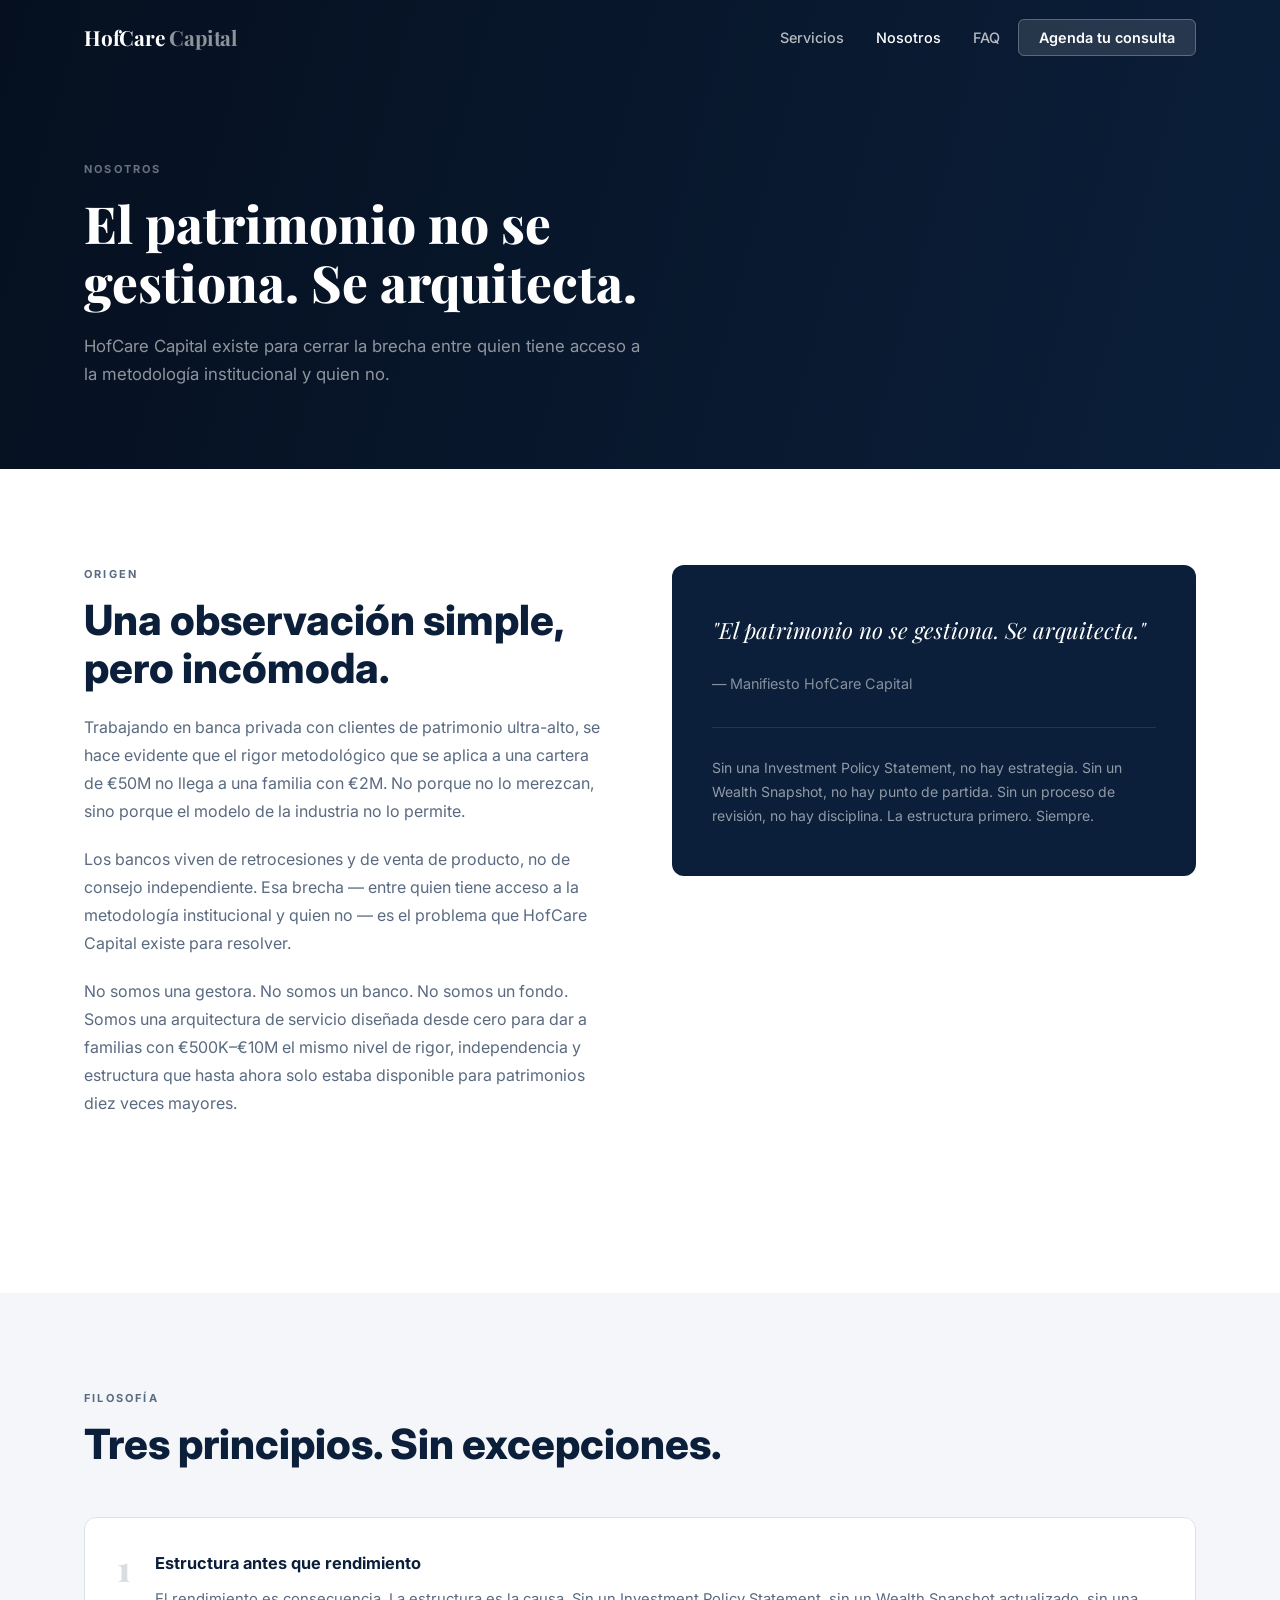
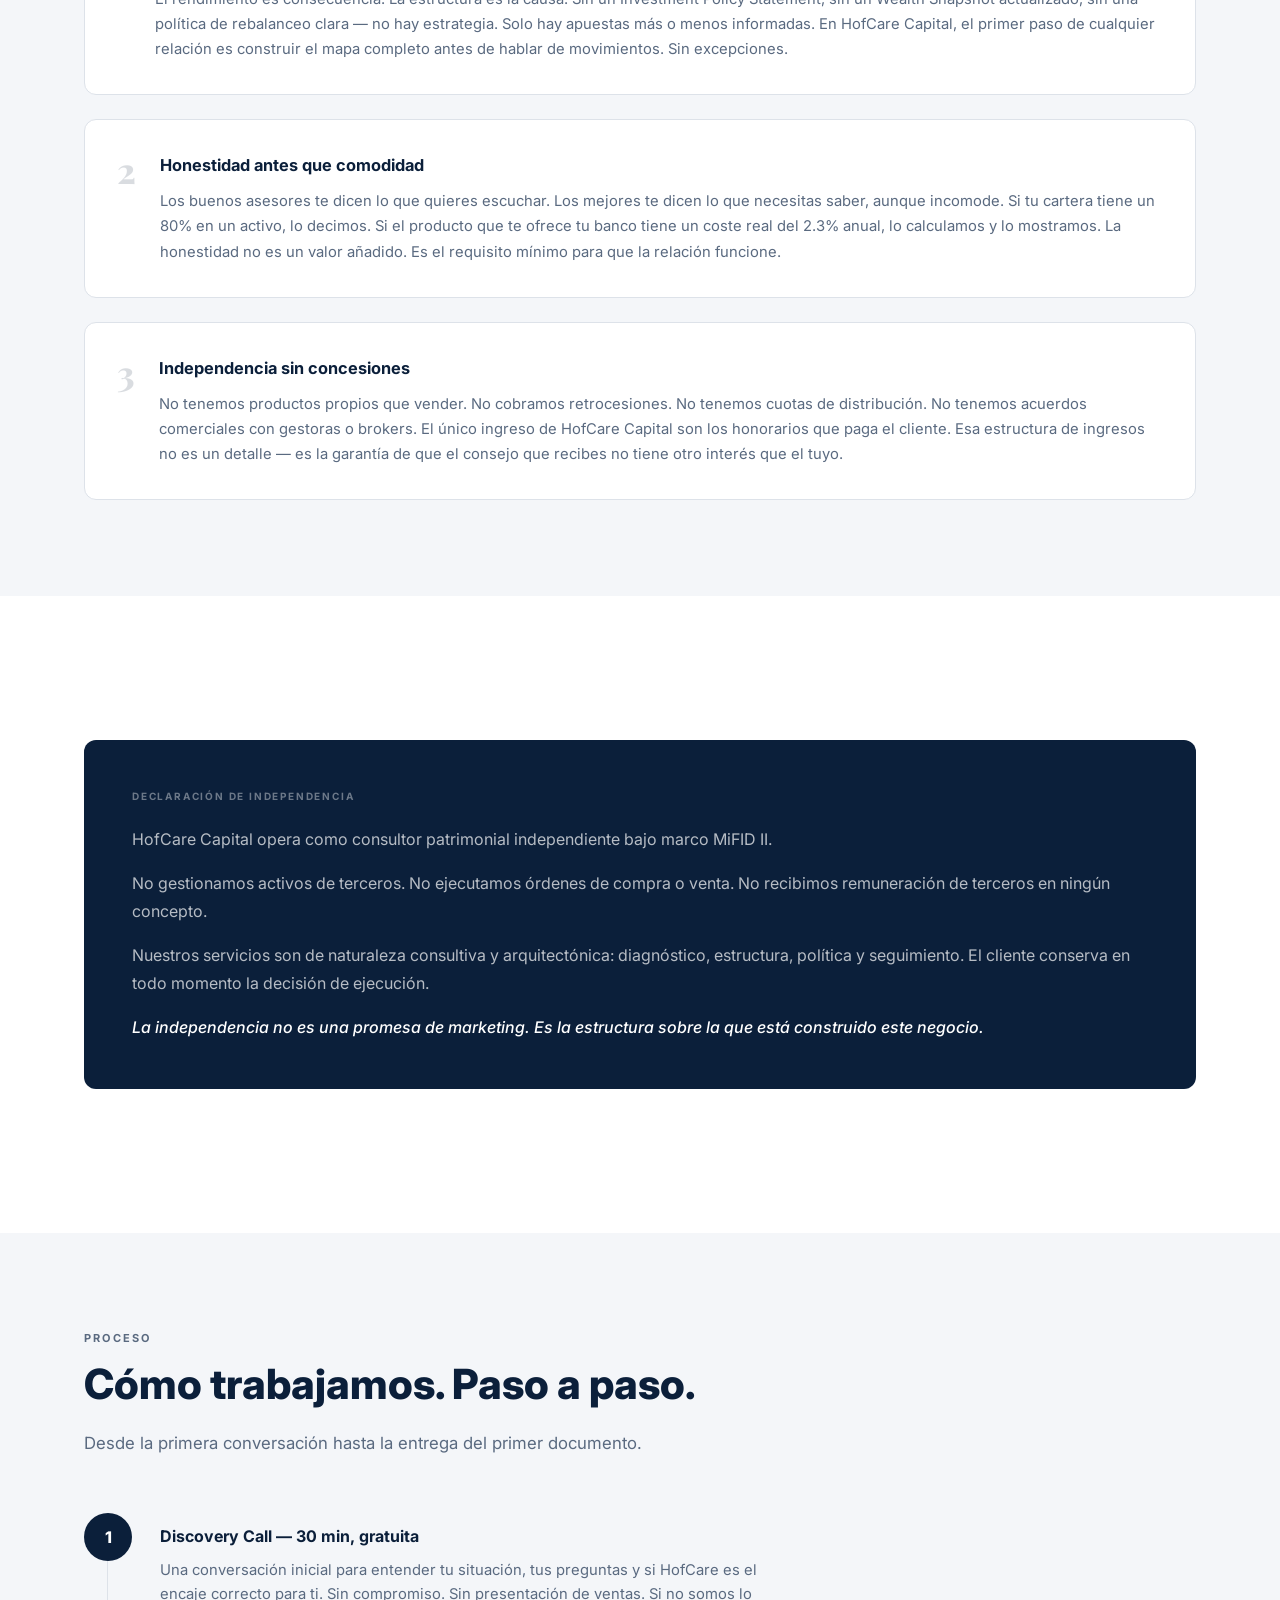
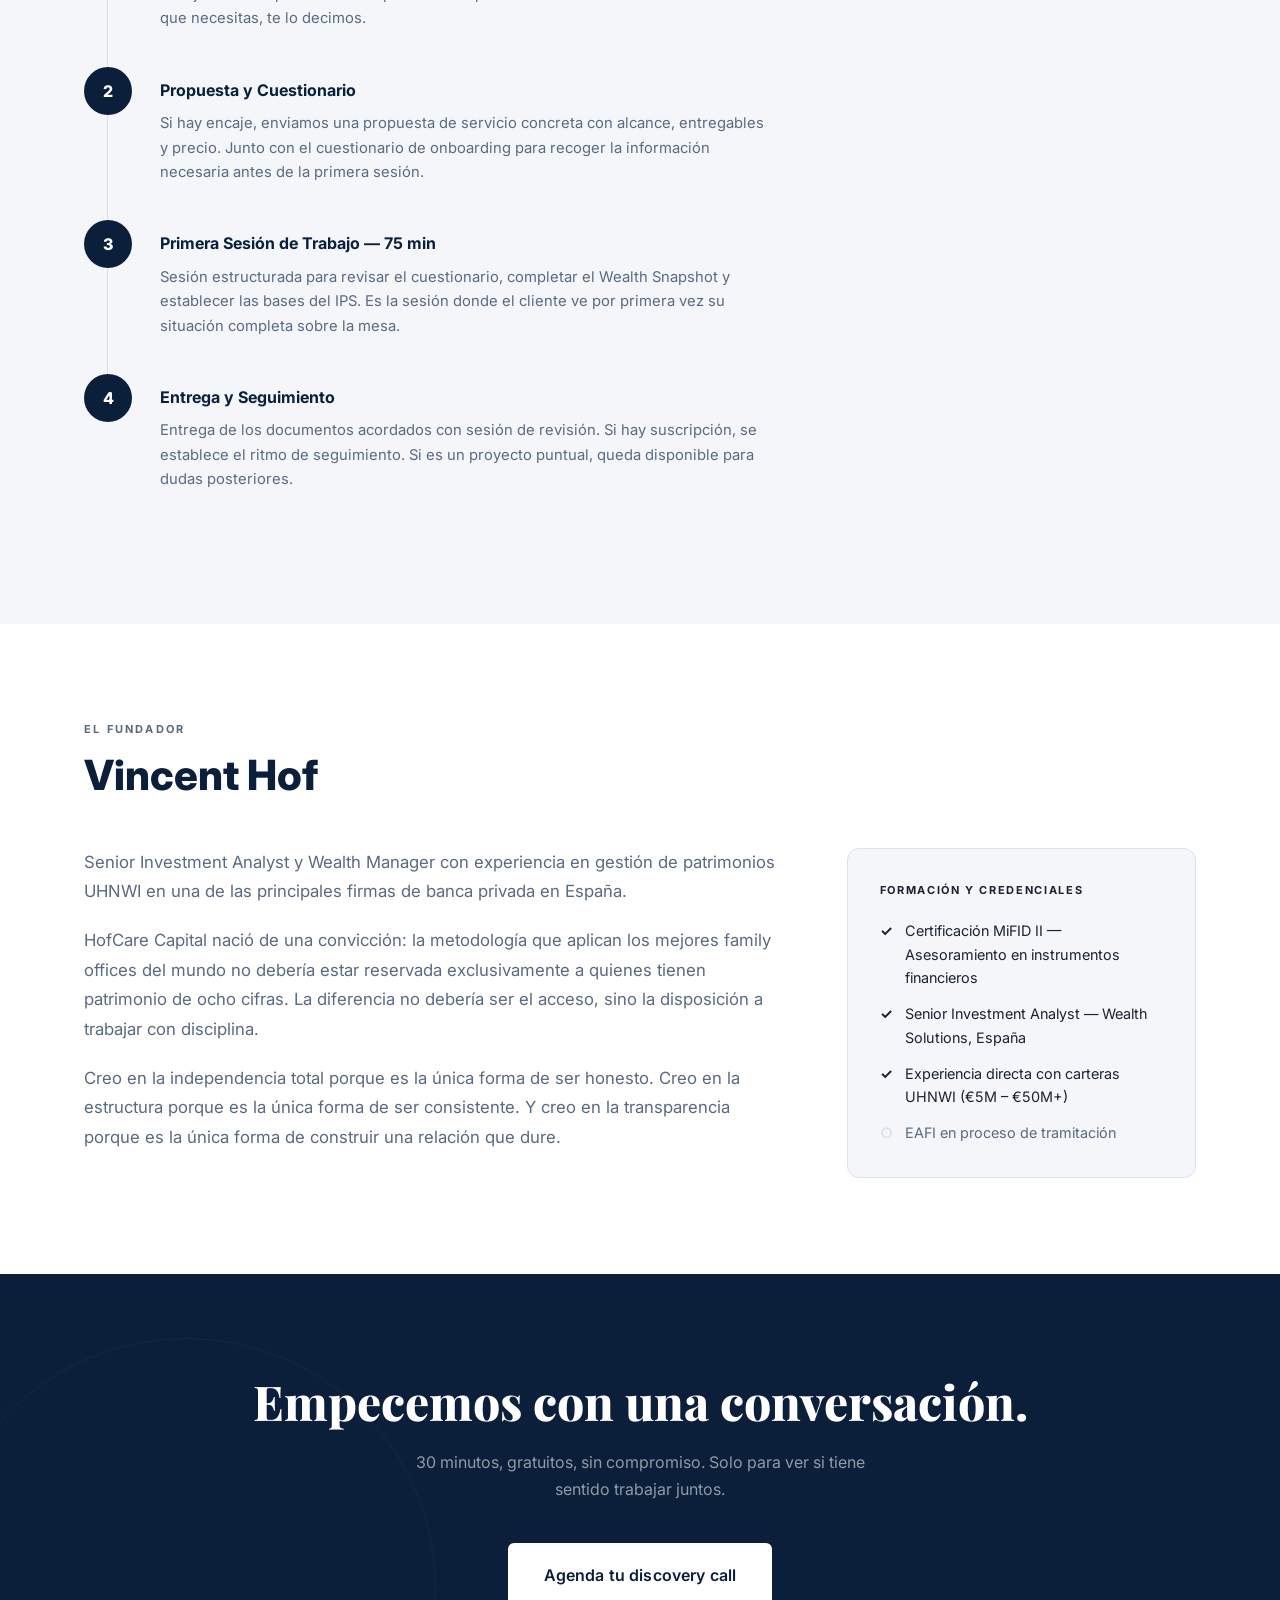
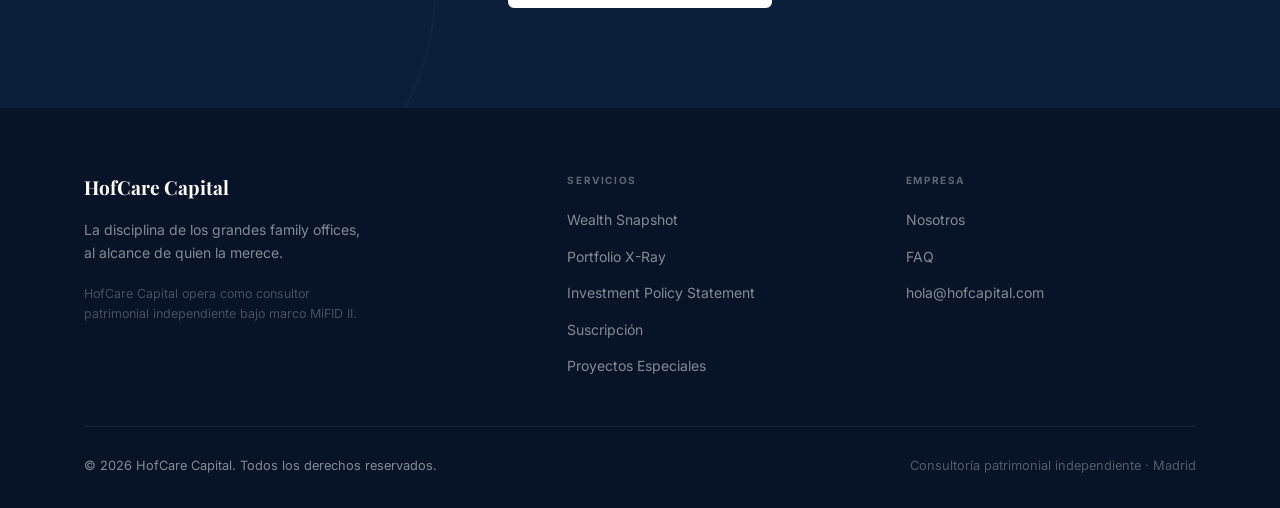
==== commit d6896cf2: "Update about.html" ====
--- a/hofcare-web/about.html
+++ b/hofcare-web/about.html
@@ -231,7 +231,7 @@
     <p class="cta-banner__sub animate-up delay-1">30 minutos, gratuitos, sin compromiso. Solo para ver si tiene sentido trabajar juntos.</p>
     <div class="cta-banner__ctas animate-up delay-2">
       <a href="index.html#contacto" class="btn btn--gold btn--lg"
-         data-cal-link="TU-USUARIO-CAL/discovery-call"
+         data-cal-link="hofcarecapital/discovery-call"
          data-cal-config='{"layout":"popup"}'>
         Agenda tu discovery call
       </a>
--- a/hofcare-web/css/style.css
+++ b/hofcare-web/css/style.css
@@ -302,10 +302,14 @@
   opacity: 0;
   animation: fadeUp 0.7s var(--ease) 0.9s forwards;
 }
-.hero__scroll-line {
-  width: 1px; height: 40px;
-  background: linear-gradient(to bottom, rgba(255,255,255,0.25), transparent);
-  animation: scrollLine 2s ease-in-out infinite;
+.hero__scroll-chevron {
+  width: 28px; height: 28px;
+  position: absolute;
+  bottom: 28px;
+  left: 50%;
+  transform: translateX(-50%);
+  color: rgba(255,255,255,0.45);
+  animation: scrollBounce 1.8s ease-in-out infinite;
 }
 
 /* ── PROBLEM ───────────────────────────────────────────────────── */
@@ -433,6 +437,17 @@
 }
 .cta-banner__sub { font-size: 1rem; color: rgba(255,255,255,0.55); max-width: 500px; margin: 0 auto 40px; line-height: 1.7; }
 .cta-banner__ctas { display: flex; gap: 16px; justify-content: center; flex-wrap: wrap; }
+
+/* ── SUBSCRIPTION TIERS GRID ───────────────────────────────────── */
+.subs-grid {
+  display: grid;
+  grid-template-columns: 1fr 1fr;
+  gap: 24px;
+  margin-bottom: 32px;
+}
+@media (max-width: 640px) {
+  .subs-grid { grid-template-columns: 1fr; }
+}
 
 /* ── FULL-PAGE SERVICE BLOCKS ──────────────────────────────────── */
 .service-block { padding: 64px 0; border-bottom: 1px solid var(--border); }
@@ -486,10 +501,25 @@
 .faq-answer__inner { padding: 0 0 24px; font-size: 0.975rem; color: var(--mid); line-height: 1.75; }
 
 /* ── PAGE HERO (inner pages) ───────────────────────────────────── */
-.page-hero { background: var(--navy); padding: 160px 0 80px; }
-.page-hero__eyebrow { font-size: 11px; font-weight: 700; letter-spacing: 0.2em; text-transform: uppercase; color: rgba(255,255,255,0.4); margin-bottom: 16px; }
-.page-hero__title { font-family: var(--font-serif); font-size: clamp(2rem, 4.5vw, 3.2rem); font-weight: 800; color: var(--white); margin-bottom: 20px; line-height: 1.15; max-width: 680px; }
-.page-hero__sub { font-size: 1.05rem; color: rgba(255,255,255,0.55); max-width: 560px; line-height: 1.7; }
+.page-hero {
+  background: var(--navy);  /* fallback if video doesn't load */
+  padding: 160px 0 80px;
+  position: relative;
+  overflow: hidden;
+}
+/* Content sits above the video */
+.page-hero > .container { position: relative; z-index: 2; }
+/* Darker overlay on inner pages — more text legibility */
+.page-hero .hero__overlay {
+  background: linear-gradient(
+    105deg,
+    rgba(5, 15, 30, 0.96) 0%,
+    rgba(11, 31, 58, 0.93) 100%
+  );
+}
+.page-hero__eyebrow { font-size: 11px; font-weight: 700; letter-spacing: 0.2em; text-transform: uppercase; color: rgba(255,255,255,0.4); margin-bottom: 16px; position: relative; z-index: 2; }
+.page-hero__title { font-family: var(--font-serif); font-size: clamp(2rem, 4.5vw, 3.2rem); font-weight: 800; color: var(--white); margin-bottom: 20px; line-height: 1.15; max-width: 680px; position: relative; z-index: 2; }
+.page-hero__sub { font-size: 1.05rem; color: rgba(255,255,255,0.55); max-width: 560px; line-height: 1.7; position: relative; z-index: 2; }
 
 /* ── FOOTER ────────────────────────────────────────────────────── */
 .footer { background: var(--navy-dark); color: rgba(255,255,255,0.5); padding: 64px 0 32px; }
@@ -504,22 +534,36 @@
 .footer__bottom { padding-top: 28px; border-top: 1px solid rgba(255,255,255,0.06); display: flex; align-items: center; justify-content: space-between; gap: 16px; font-size: 0.8rem; }
 
 /* ── SCROLL ANIMATIONS ─────────────────────────────────────────── */
-.animate-up { opacity: 0; transform: translateY(28px); transition: opacity 0.6s var(--ease), transform 0.6s var(--ease); }
+.animate-up { opacity: 0; transform: translateY(16px); transition: opacity 0.28s var(--ease), transform 0.28s var(--ease); }
 .animate-up.is-visible { opacity: 1; transform: translateY(0); }
-.animate-up.delay-1 { transition-delay: 0.1s; }
-.animate-up.delay-2 { transition-delay: 0.2s; }
-.animate-up.delay-3 { transition-delay: 0.3s; }
-.animate-up.delay-4 { transition-delay: 0.4s; }
-.animate-up.delay-5 { transition-delay: 0.5s; }
+.animate-up.delay-1 { transition-delay: 0.06s; }
+.animate-up.delay-2 { transition-delay: 0.12s; }
+.animate-up.delay-3 { transition-delay: 0.18s; }
+.animate-up.delay-4 { transition-delay: 0.24s; }
+.animate-up.delay-5 { transition-delay: 0.30s; }
 
 /* ── KEYFRAMES ─────────────────────────────────────────────────── */
 @keyframes fadeUp {
-  from { opacity: 0; transform: translateY(24px); }
+  from { opacity: 0; transform: translateY(16px); }
   to   { opacity: 1; transform: translateY(0); }
 }
-@keyframes scrollLine {
-  0%, 100% { transform: scaleY(1); opacity: 1; }
-  50%       { transform: scaleY(0.4); opacity: 0.2; }
+@keyframes scrollBounce {
+  0%, 100% { transform: translateX(-50%) translateY(0); opacity: 0.5; }
+  50%       { transform: translateX(-50%) translateY(7px); opacity: 1; }
+}
+
+/* ── WHY-GRID: último item se expande si queda solo ────────────── */
+.why-item:last-child:nth-child(odd) { grid-column: 1 / -1; }
+
+/* ── PREFERS-REDUCED-MOTION ────────────────────────────────────── */
+@media (prefers-reduced-motion: reduce) {
+  .animate-up   { opacity: 1; transform: none; transition: none; }
+  .hero__eyebrow,
+  .hero__headline,
+  .hero__sub,
+  .hero__ctas   { opacity: 1; animation: none; }
+  .hero__video  { display: none; }
+  .hero__scroll { display: none; }
 }
 
 /* ── RESPONSIVE ────────────────────────────────────────────────── */
@@ -575,19 +619,24 @@
    VIDEO HERO  ·  STATS BAR  ·  Visual Enhancement Layer
    ═══════════════════════════════════════════════════════════════ */
 
-/* ── VIDEO BACKGROUND ───────────────────────────────────────────── */
+/* ── VIDEO BACKGROUND (HTML5 <video>) ───────────────────────────── */
 .hero__video-wrap {
   position: absolute;
   inset: 0;
   z-index: 0;
   overflow: hidden;
+  pointer-events: none;
 }
 .hero__video {
   width: 100%;
   height: 100%;
   object-fit: cover;
   object-position: center 55%;
-  transform: scale(1.04); /* prevent edge gaps during scroll */
+  pointer-events: none;
+}
+/* Reduced motion: hide video for accessibility */
+@media (prefers-reduced-motion: reduce) {
+  .hero__video { display: none; }
 }
 .hero__overlay {
   position: absolute;
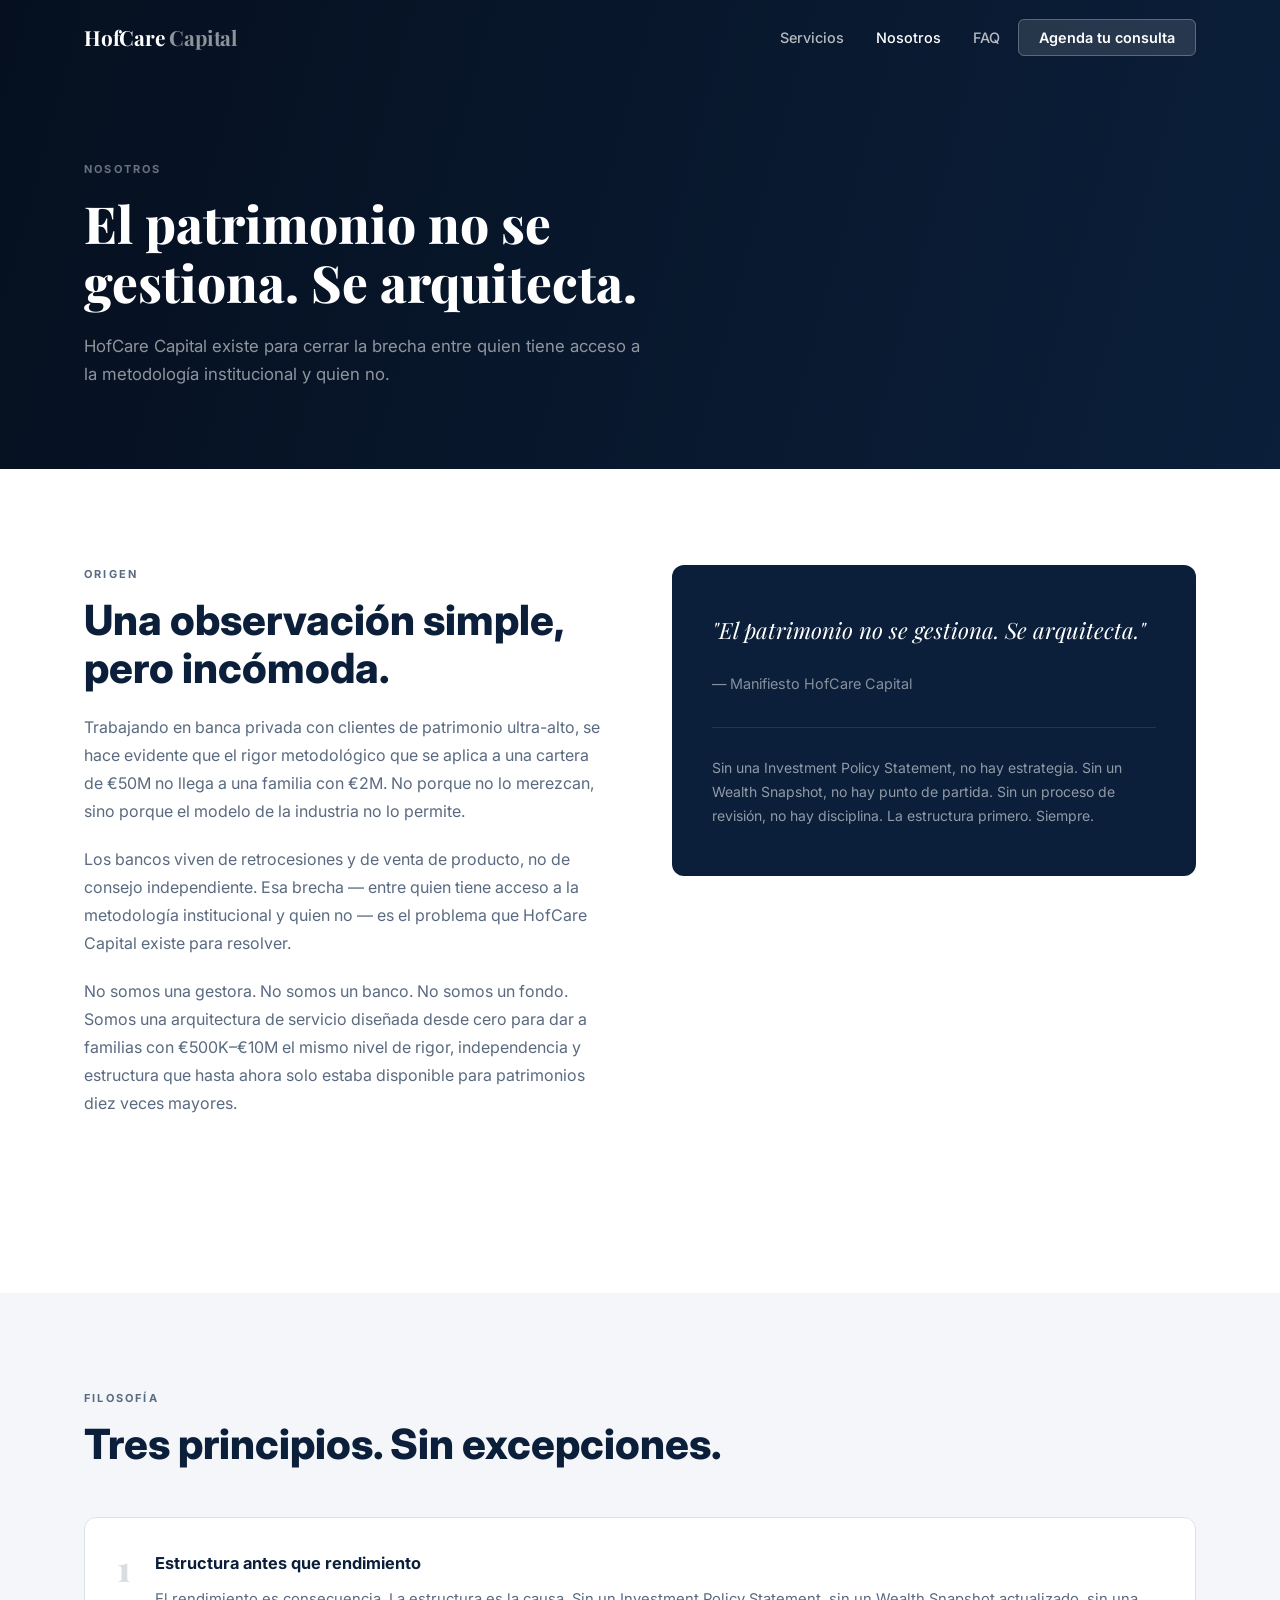
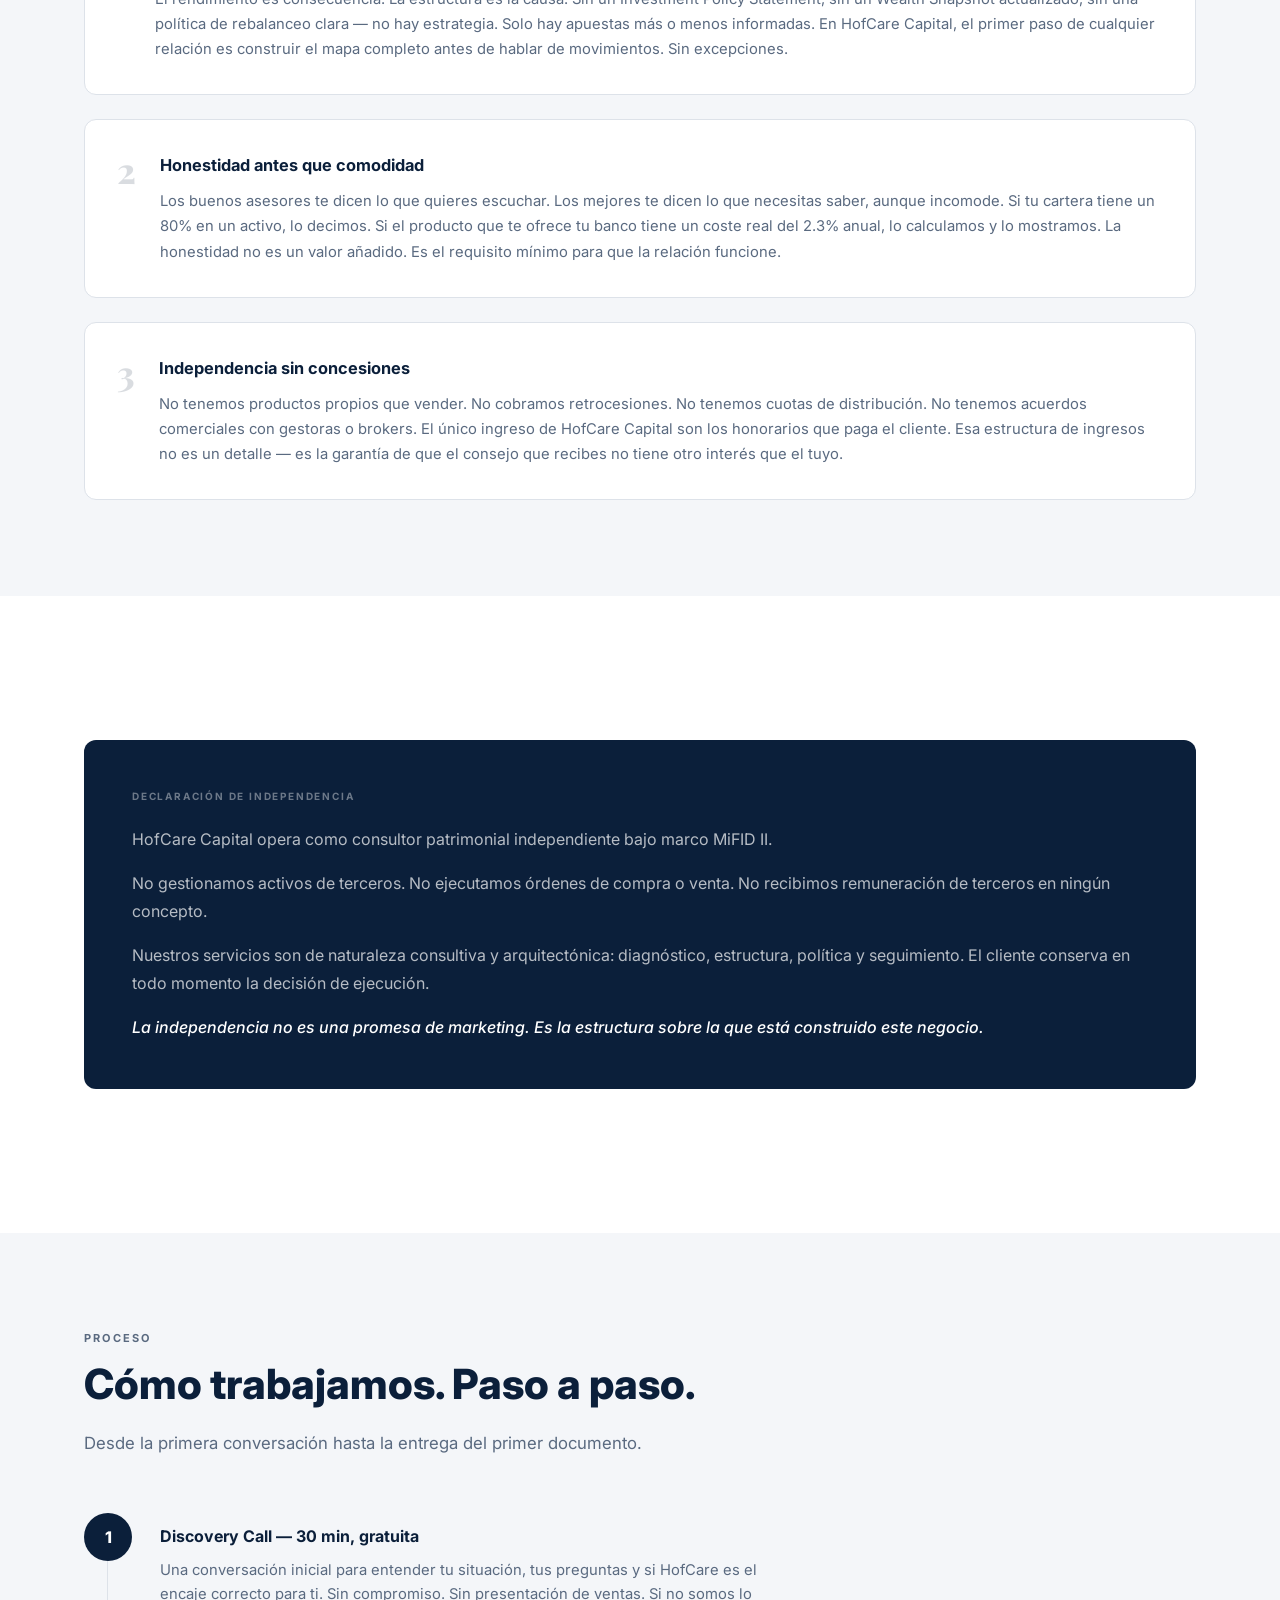
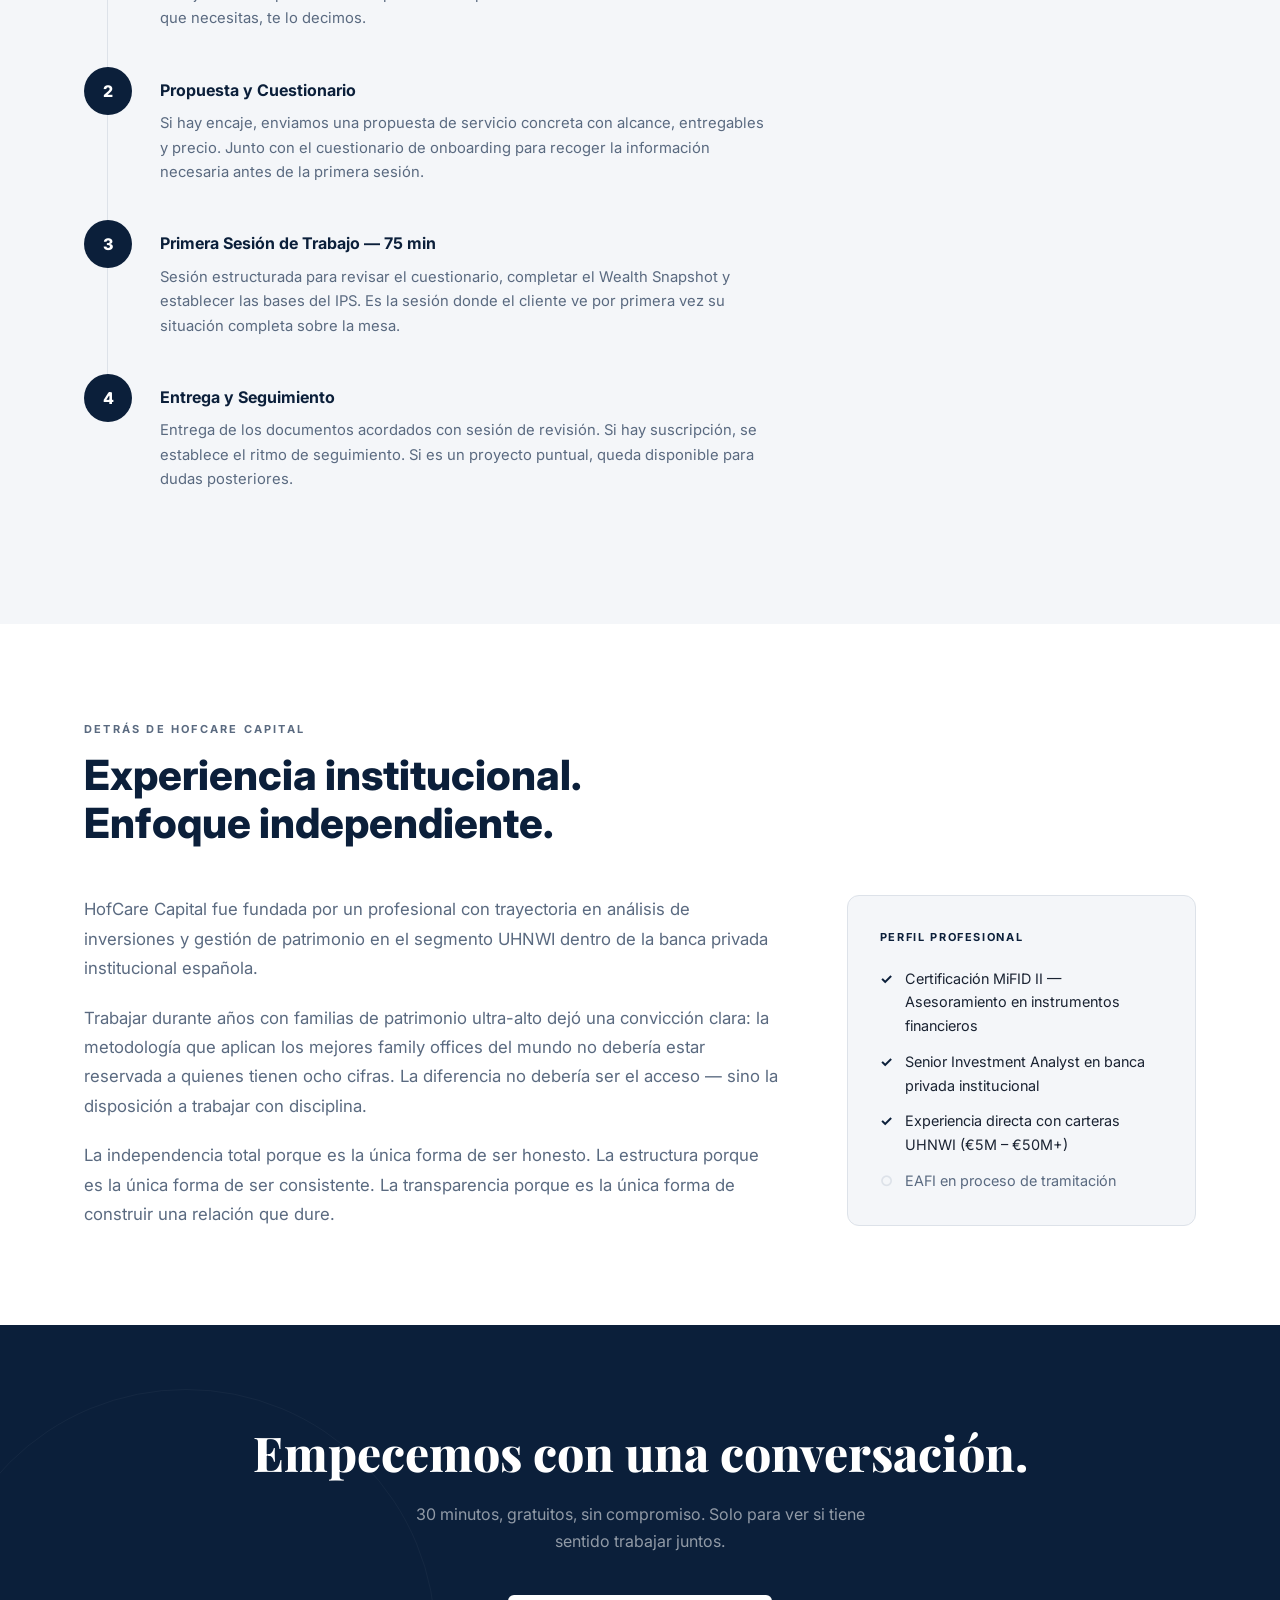
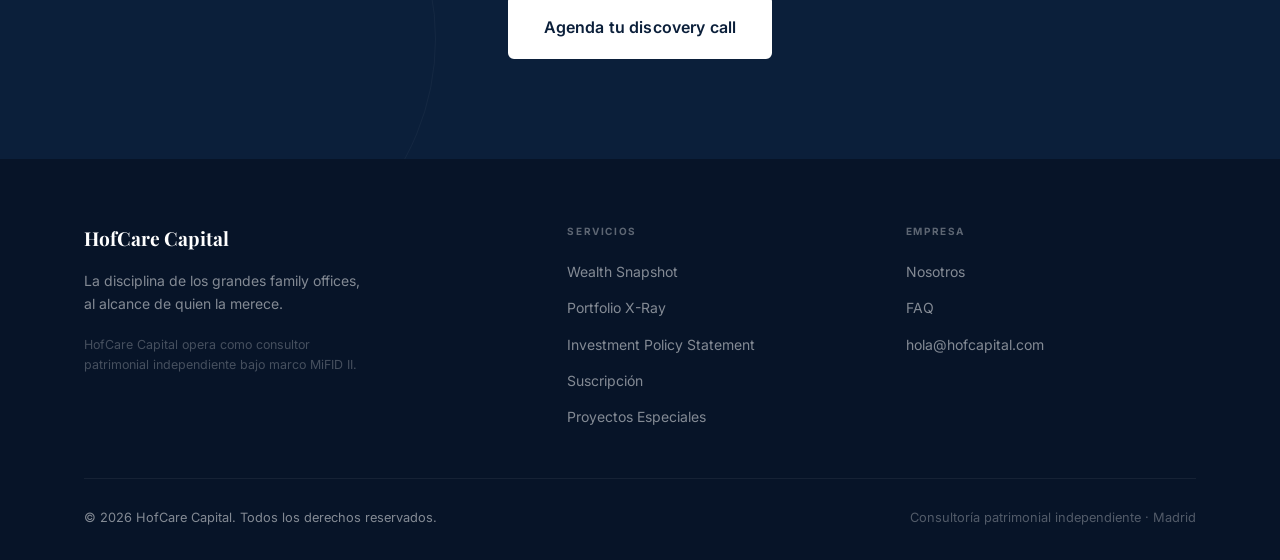
==== commit 04d4b984: "Add files via upload" ====
--- a/hofcare-web/about.html
+++ b/hofcare-web/about.html
@@ -4,7 +4,7 @@
   <meta charset="UTF-8" />
   <meta name="viewport" content="width=device-width, initial-scale=1.0" />
   <title>Nosotros — HofCare Capital</title>
-  <meta name="description" content="HofCare Capital nació de una observación simple: las familias con €1M merecen el mismo rigor metodológico que las familias con €100M." />
+  <meta name="description" content="HofCare Capital nació de una observación simple: las familias con €500k merecen el mismo rigor metodológico que las familias con €100M." />
   <link rel="preconnect" href="https://fonts.googleapis.com" />
   <link rel="preconnect" href="https://fonts.gstatic.com" crossorigin />
   <link href="https://fonts.googleapis.com/css2?family=Inter:wght@300;400;500;600;700;800&family=Playfair+Display:wght@700;800&display=swap" rel="stylesheet" />
@@ -182,35 +182,35 @@
 <!-- EL FUNDADOR -->
 <section class="section section--white">
   <div class="container">
-    <p class="section__label animate-up">El fundador</p>
-    <h2 class="section__title animate-up delay-1">Vincent Hof</h2>
+    <p class="section__label animate-up">Detrás de HofCare Capital</p>
+    <h2 class="section__title animate-up delay-1">Experiencia institucional.<br>Enfoque independiente.</h2>
 
     <div style="display: grid; grid-template-columns: 2fr 1fr; gap: 64px; margin-top: 48px; align-items: start;" class="founder-grid animate-up delay-2">
       <div>
         <p style="font-size: 1.05rem; color: var(--mid); line-height: 1.75; margin-bottom: 20px;">
-          Senior Investment Analyst y Wealth Manager con experiencia en gestión de patrimonios UHNWI en una de las principales firmas de banca privada en España.
+          HofCare Capital fue fundada por un profesional con trayectoria en análisis de inversiones y gestión de patrimonio en el segmento UHNWI dentro de la banca privada institucional española.
         </p>
         <p style="font-size: 1.05rem; color: var(--mid); line-height: 1.75; margin-bottom: 20px;">
-          HofCare Capital nació de una convicción: la metodología que aplican los mejores family offices del mundo no debería estar reservada exclusivamente a quienes tienen patrimonio de ocho cifras. La diferencia no debería ser el acceso, sino la disposición a trabajar con disciplina.
+          Trabajar durante años con familias de patrimonio ultra-alto dejó una convicción clara: la metodología que aplican los mejores family offices del mundo no debería estar reservada a quienes tienen ocho cifras. La diferencia no debería ser el acceso — sino la disposición a trabajar con disciplina.
         </p>
         <p style="font-size: 1.05rem; color: var(--mid); line-height: 1.75;">
-          Creo en la independencia total porque es la única forma de ser honesto. Creo en la estructura porque es la única forma de ser consistente. Y creo en la transparencia porque es la única forma de construir una relación que dure.
+          La independencia total porque es la única forma de ser honesto. La estructura porque es la única forma de ser consistente. La transparencia porque es la única forma de construir una relación que dure.
         </p>
       </div>
 
       <div style="background: var(--light); border-radius: 12px; padding: 32px; border: 1px solid var(--border);">
-        <p style="font-size: 11px; font-weight: 700; letter-spacing: 0.15em; text-transform: uppercase; color: var(--gold); margin-bottom: 20px;">Formación y credenciales</p>
+        <p style="font-size: 11px; font-weight: 700; letter-spacing: 0.15em; text-transform: uppercase; color: var(--navy); margin-bottom: 20px;">Perfil profesional</p>
         <ul style="display: flex; flex-direction: column; gap: 12px;">
           <li style="display: flex; gap: 12px; font-size: 0.9rem; color: var(--dark);">
-            <span style="color: var(--gold); font-weight: 700; flex-shrink: 0;">✓</span>
+            <span style="color: var(--navy); font-weight: 700; flex-shrink: 0;">✓</span>
             Certificación MiFID II — Asesoramiento en instrumentos financieros
           </li>
           <li style="display: flex; gap: 12px; font-size: 0.9rem; color: var(--dark);">
-            <span style="color: var(--gold); font-weight: 700; flex-shrink: 0;">✓</span>
-            Senior Investment Analyst — Wealth Solutions, España
+            <span style="color: var(--navy); font-weight: 700; flex-shrink: 0;">✓</span>
+            Senior Investment Analyst en banca privada institucional
           </li>
           <li style="display: flex; gap: 12px; font-size: 0.9rem; color: var(--dark);">
-            <span style="color: var(--gold); font-weight: 700; flex-shrink: 0;">✓</span>
+            <span style="color: var(--navy); font-weight: 700; flex-shrink: 0;">✓</span>
             Experiencia directa con carteras UHNWI (€5M – €50M+)
           </li>
           <li style="display: flex; gap: 12px; font-size: 0.9rem; color: var(--mid);">
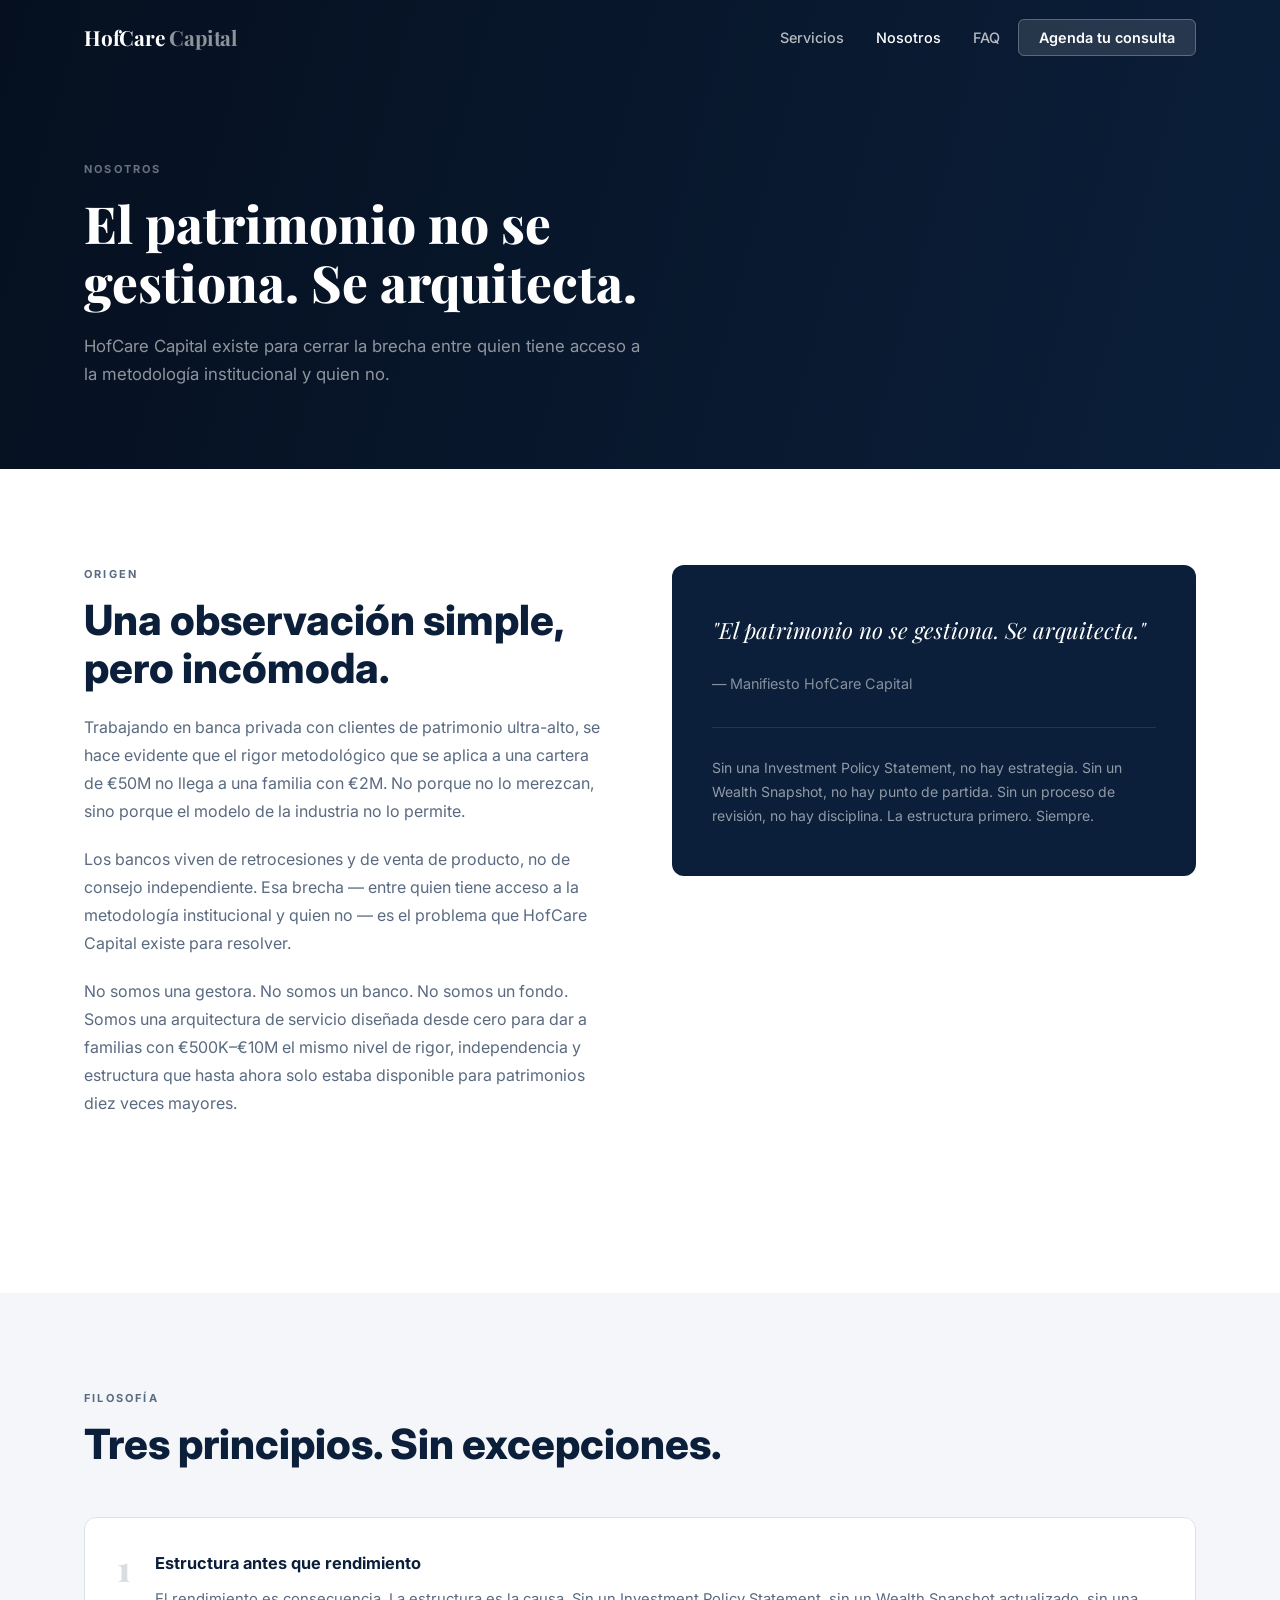
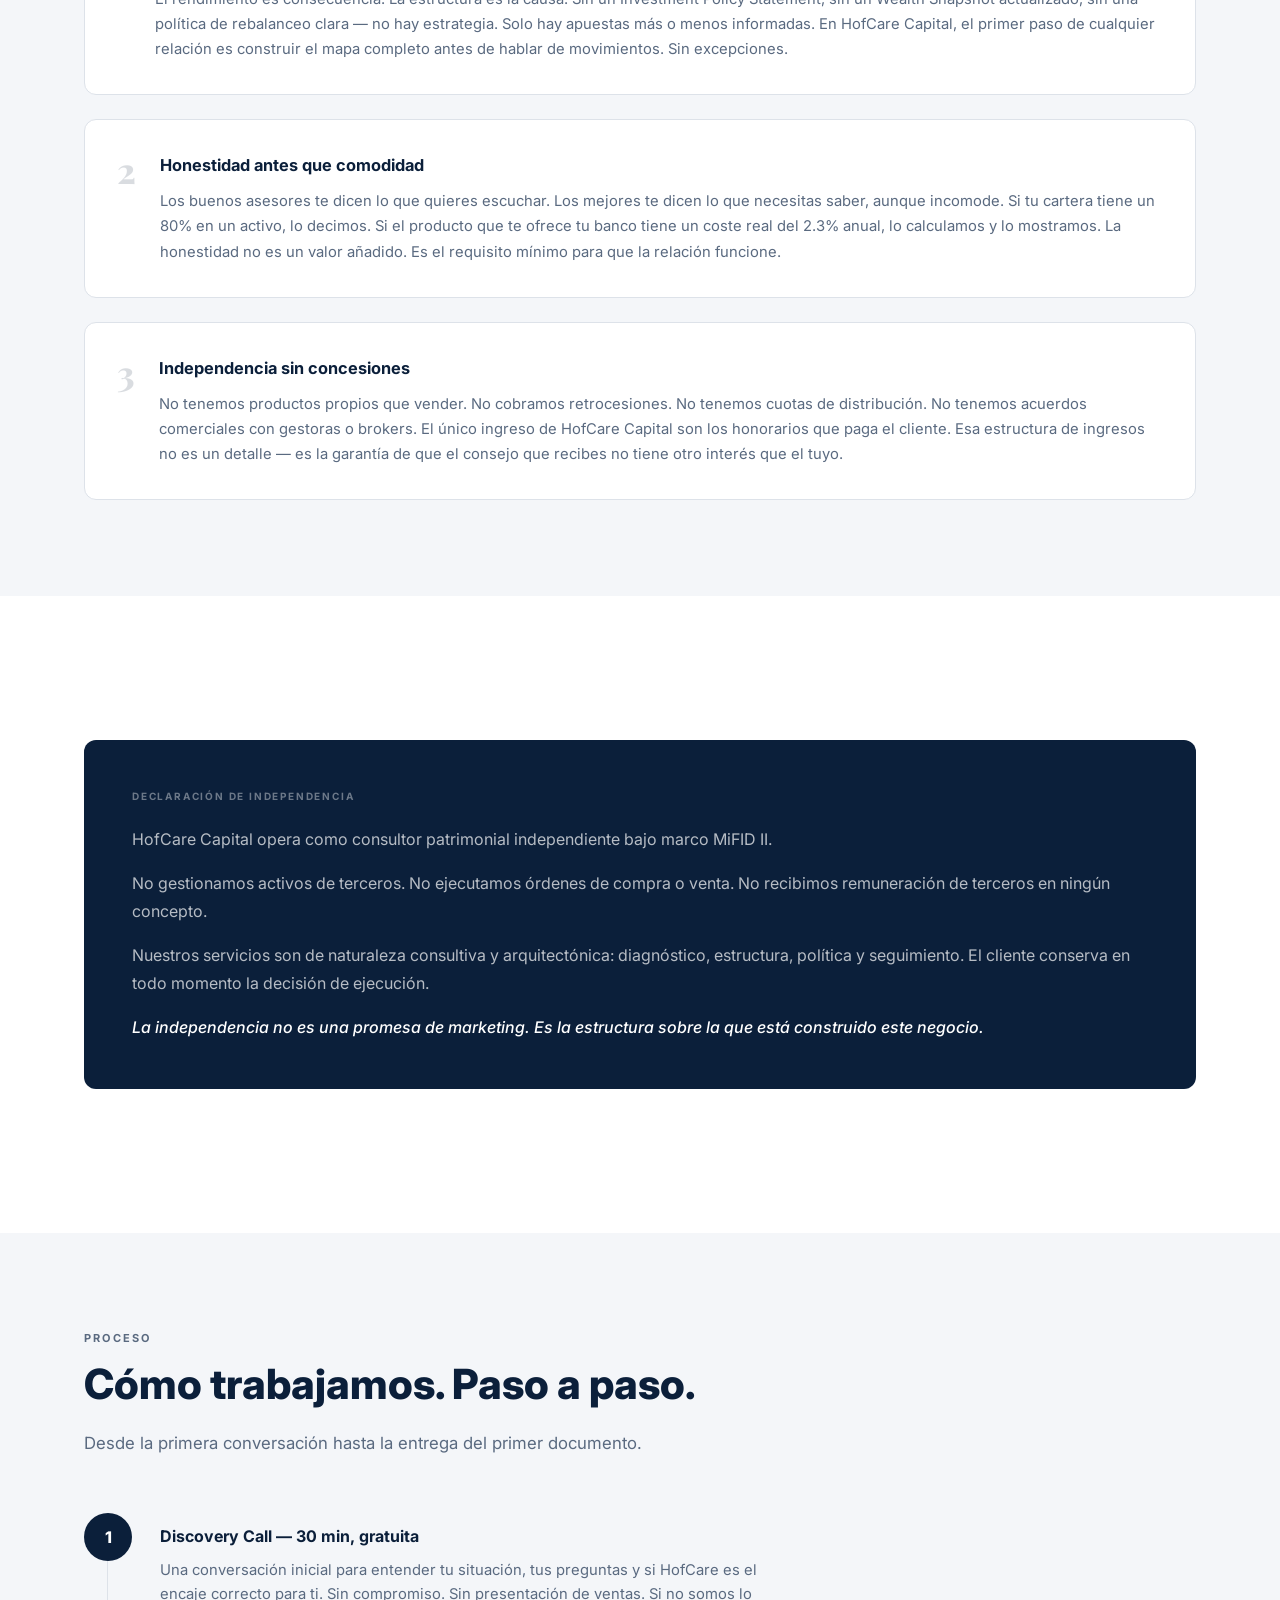
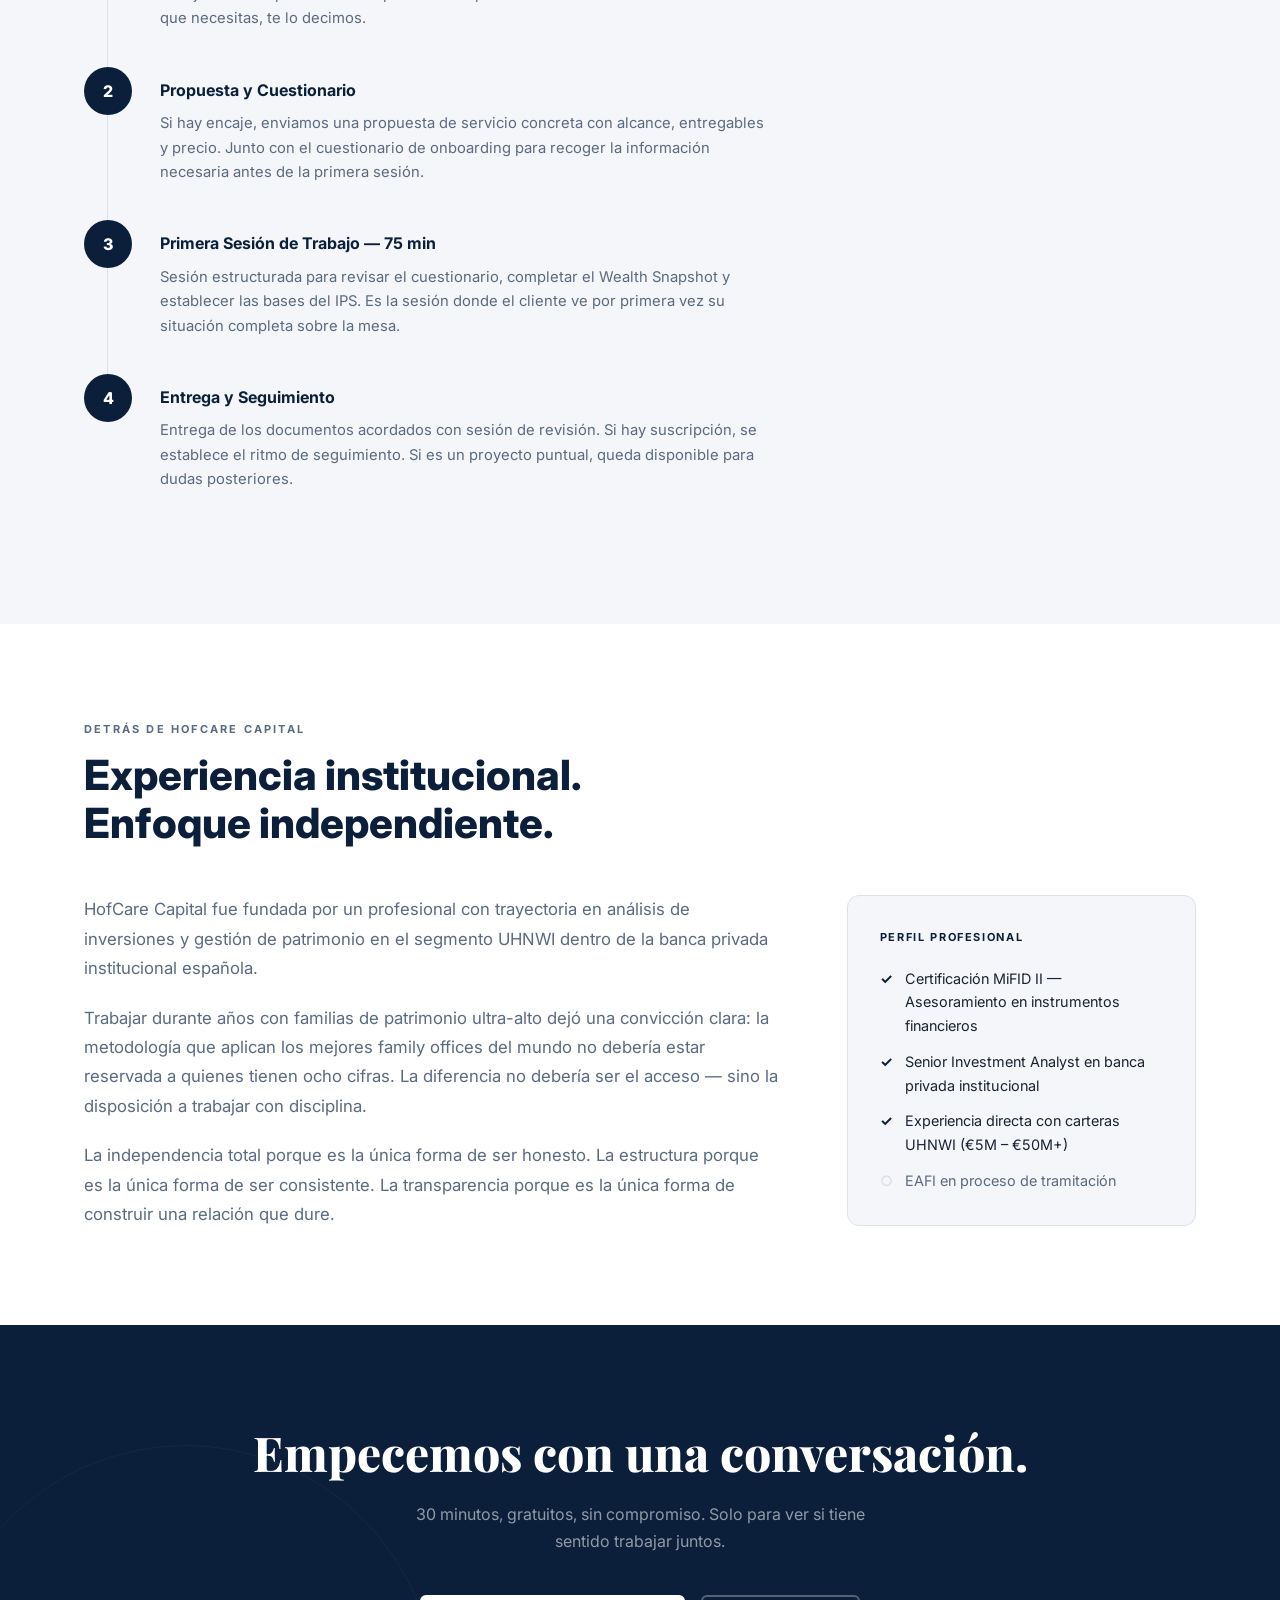
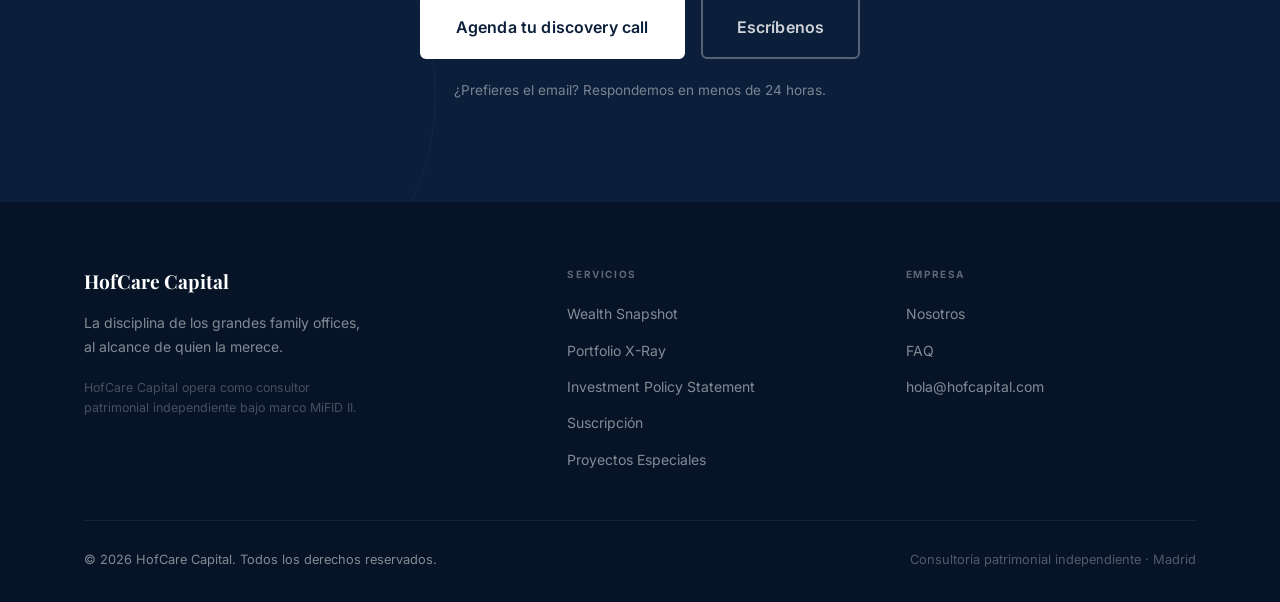
==== commit a3d68db4: "Add files via upload" ====
--- a/hofcare-web/about.html
+++ b/hofcare-web/about.html
@@ -235,7 +235,13 @@
          data-cal-config='{"layout":"popup"}'>
         Agenda tu discovery call
       </a>
-    </div>
+      <a href="mailto:hola@hofcapital.com" class="btn btn--ghost btn--lg">
+        Escríbenos
+      </a>
+    </div>
+    <p class="animate-up delay-3" style="margin-top: 20px; font-size: 0.85rem; color: rgba(255,255,255,0.45);">
+      ¿Prefieres el email? Respondemos en menos de 24 horas.
+    </p>
   </div>
 </section>
 
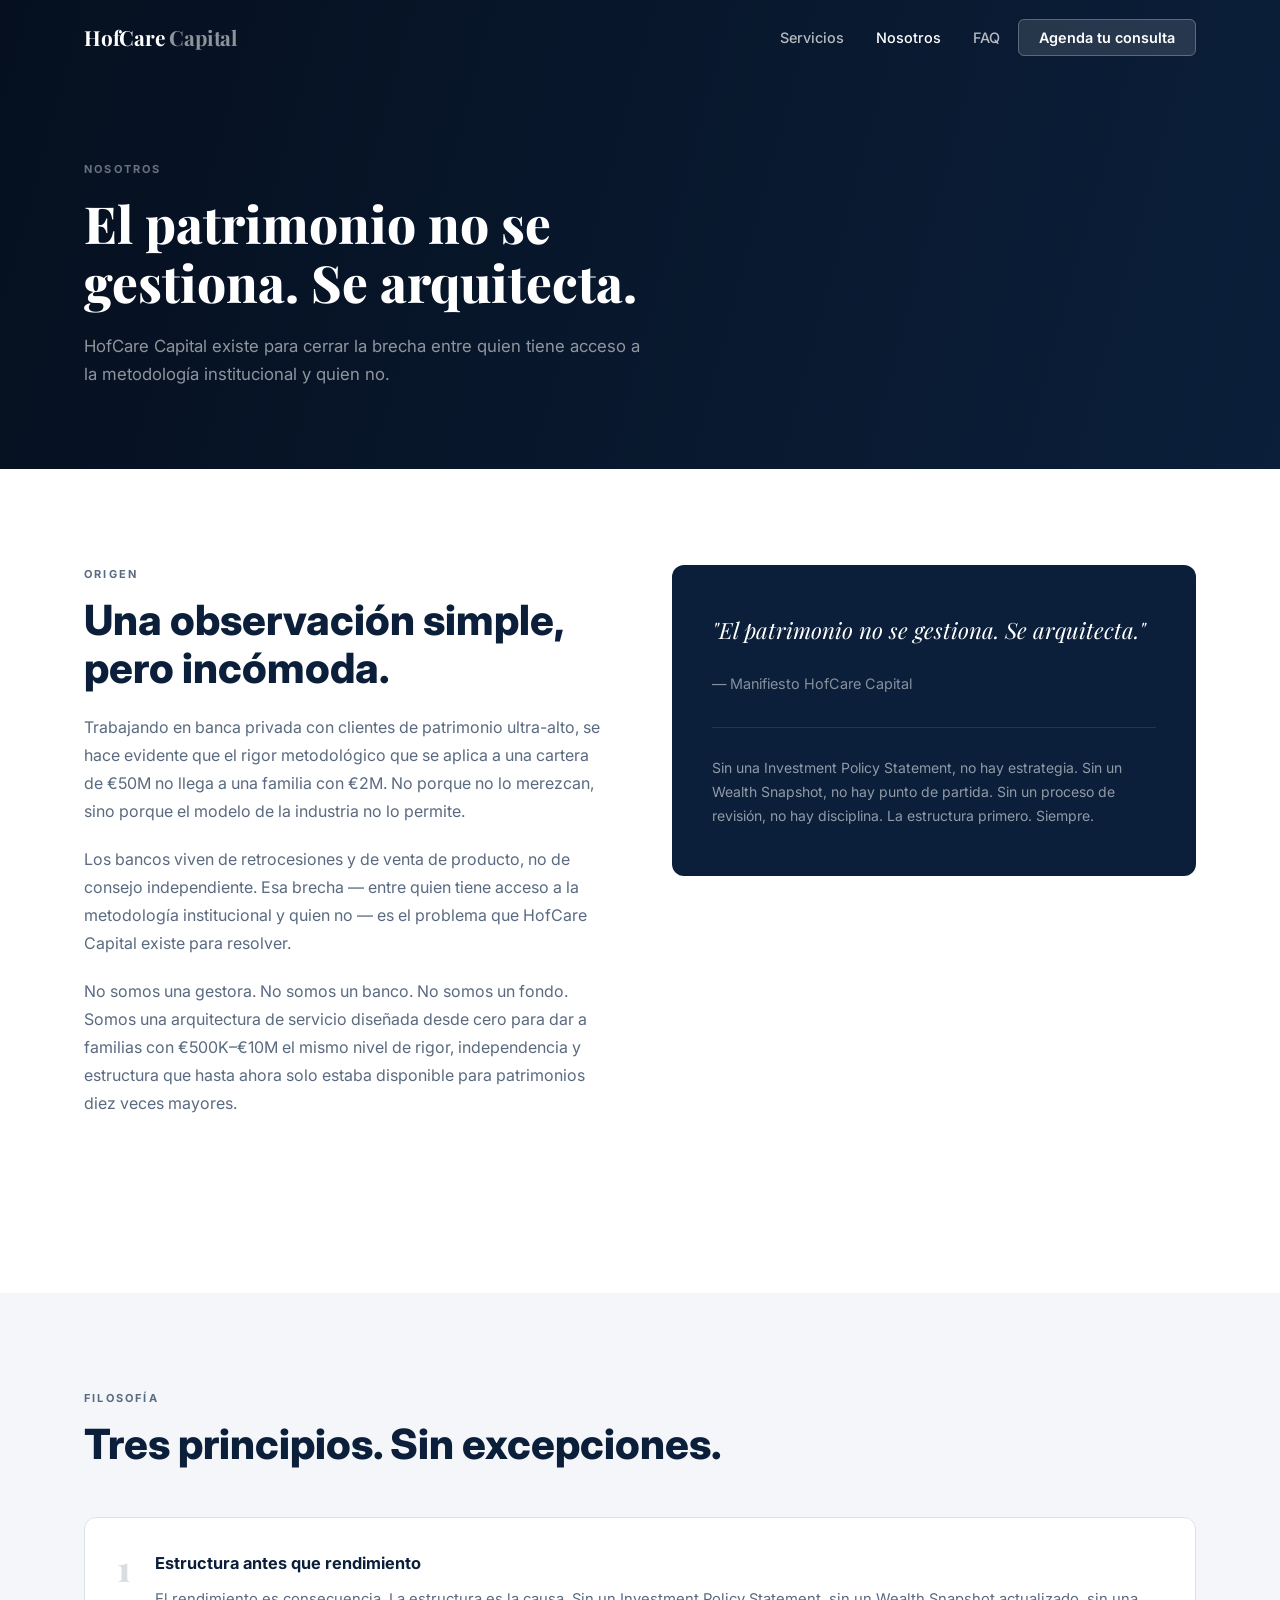
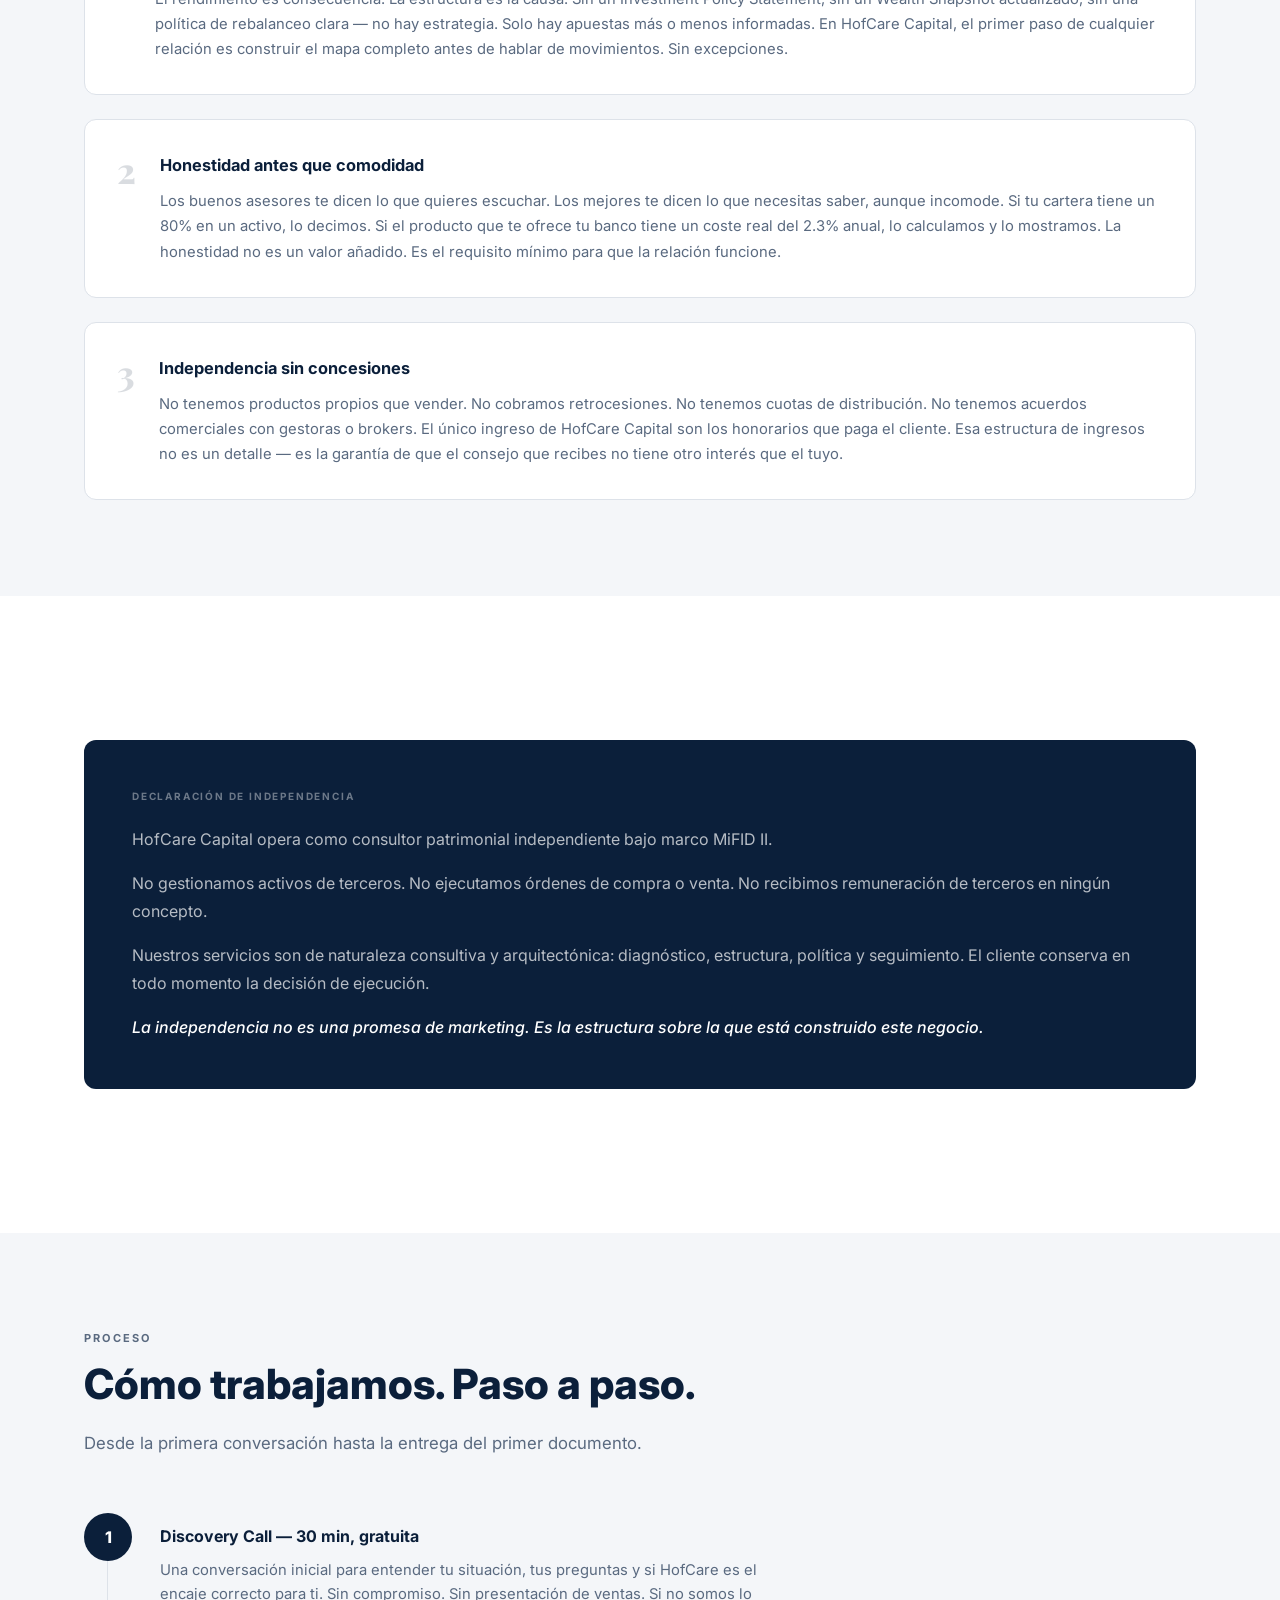
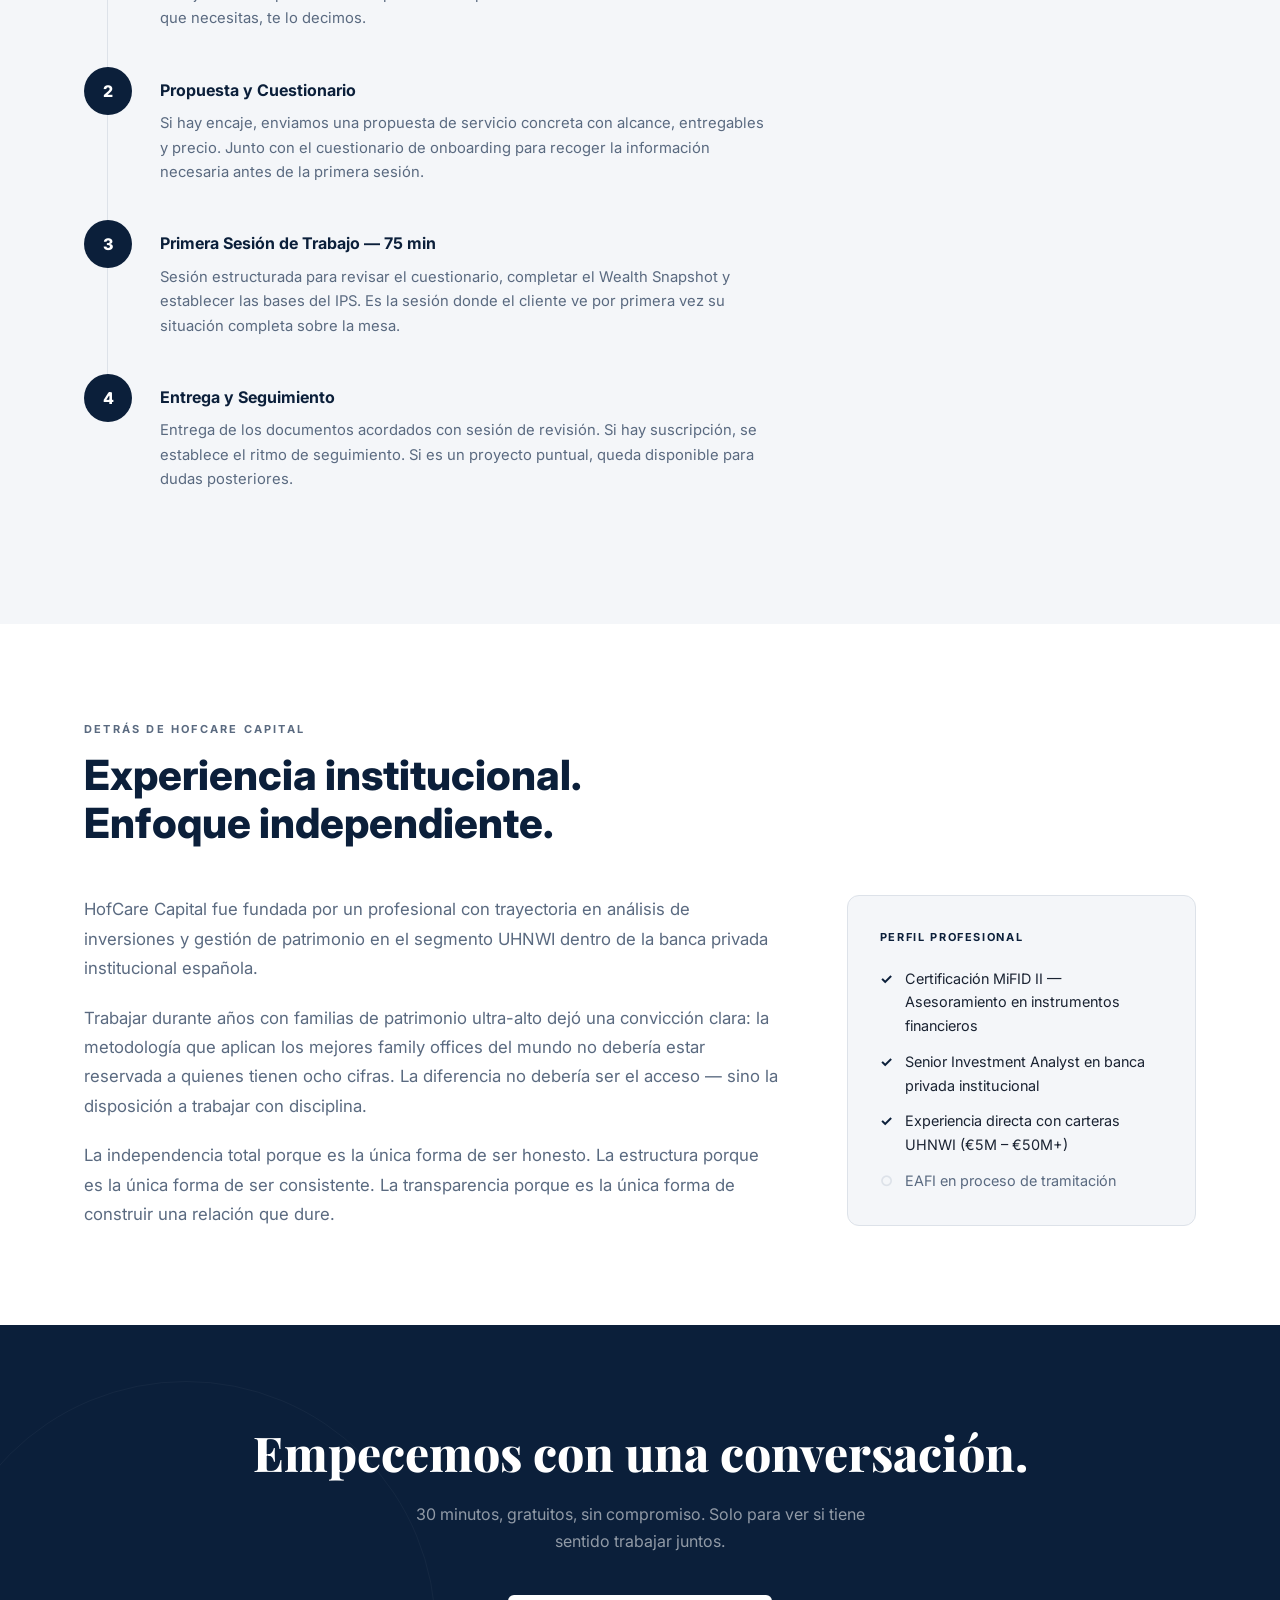
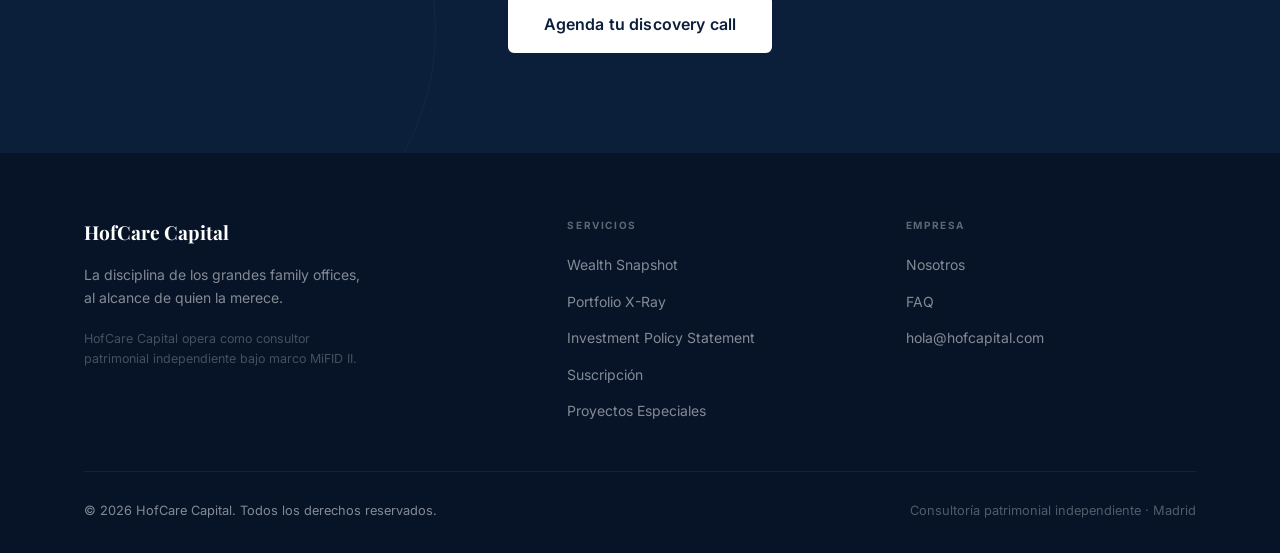
==== commit 9571e0de: "Add files via upload" ====
--- a/hofcare-web/about.html
+++ b/hofcare-web/about.html
@@ -45,7 +45,6 @@
   </div>
 </section>
 
-
 <!-- ORIGEN -->
 <section class="section section--white">
   <div class="container">
@@ -81,7 +80,6 @@
   </div>
 </section>
 
-
 <!-- FILOSOFÍA -->
 <section class="section section--light">
   <div class="container">
@@ -117,7 +115,6 @@
     </div>
   </div>
 </section>
-
 
 <!-- DECLARACIÓN DE INDEPENDENCIA -->
 <section class="section section--white">
@@ -132,7 +129,6 @@
   </div>
 </section>
 
-
 <!-- CÓMO TRABAJAMOS -->
 <section class="section section--light">
   <div class="container">
@@ -177,7 +173,6 @@
     </div>
   </div>
 </section>
-
 
 <!-- EL FUNDADOR -->
 <section class="section section--white">
@@ -223,25 +218,18 @@
   </div>
 </section>
 
-
 <!-- CTA -->
 <section class="cta-banner" id="contacto">
   <div class="container" style="position:relative; z-index:1;">
     <h2 class="cta-banner__headline animate-up">Empecemos con una conversación.</h2>
     <p class="cta-banner__sub animate-up delay-1">30 minutos, gratuitos, sin compromiso. Solo para ver si tiene sentido trabajar juntos.</p>
     <div class="cta-banner__ctas animate-up delay-2">
-      <a href="index.html#contacto" class="btn btn--gold btn--lg"
-         data-cal-link="hofcarecapital/discovery-call"
-         data-cal-config='{"layout":"popup"}'>
+      <button class="btn btn--gold btn--lg" data-contact-choice>
         Agenda tu discovery call
-      </a>
-      <a href="mailto:hola@hofcapital.com" class="btn btn--ghost btn--lg">
-        Escríbenos
-      </a>
-    </div>
-    <p class="animate-up delay-3" style="margin-top: 20px; font-size: 0.85rem; color: rgba(255,255,255,0.45);">
-      ¿Prefieres el email? Respondemos en menos de 24 horas.
-    </p>
+      </button>
+      
+    </div>
+    
   </div>
 </section>
 
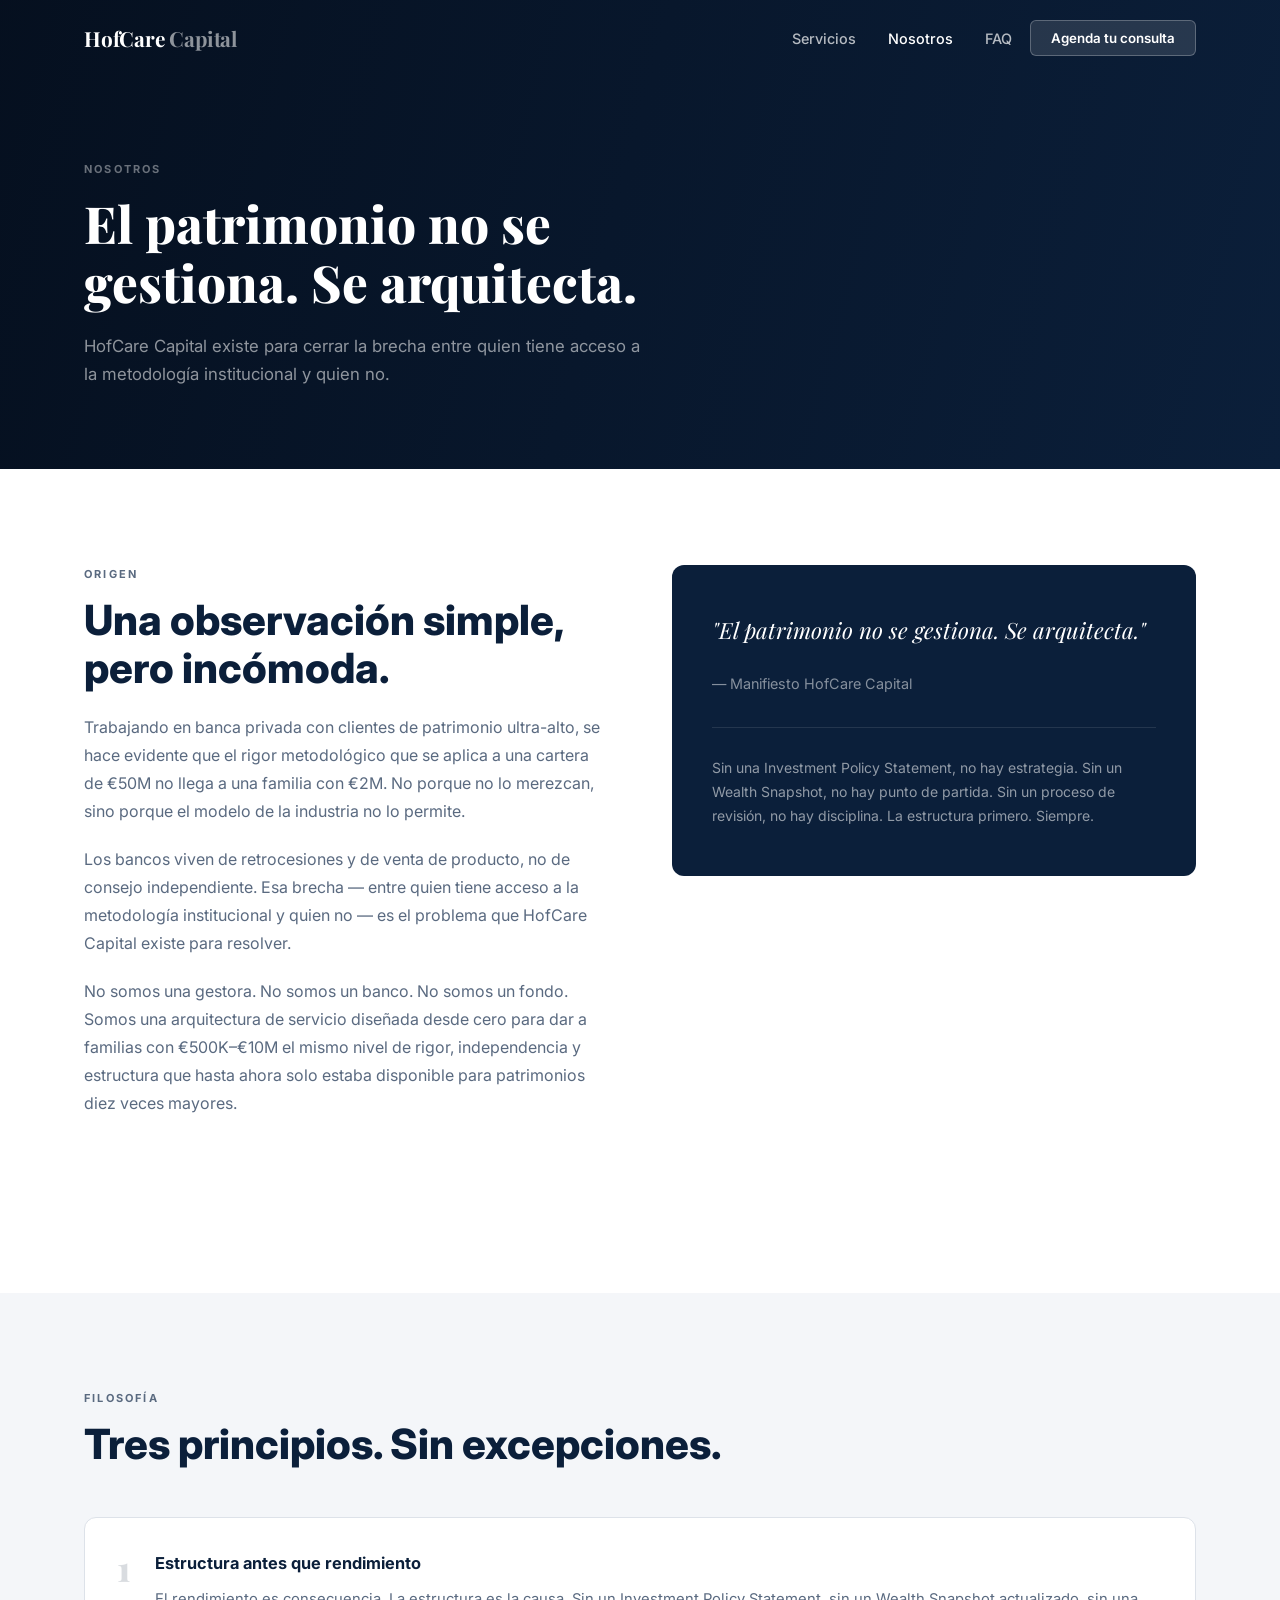
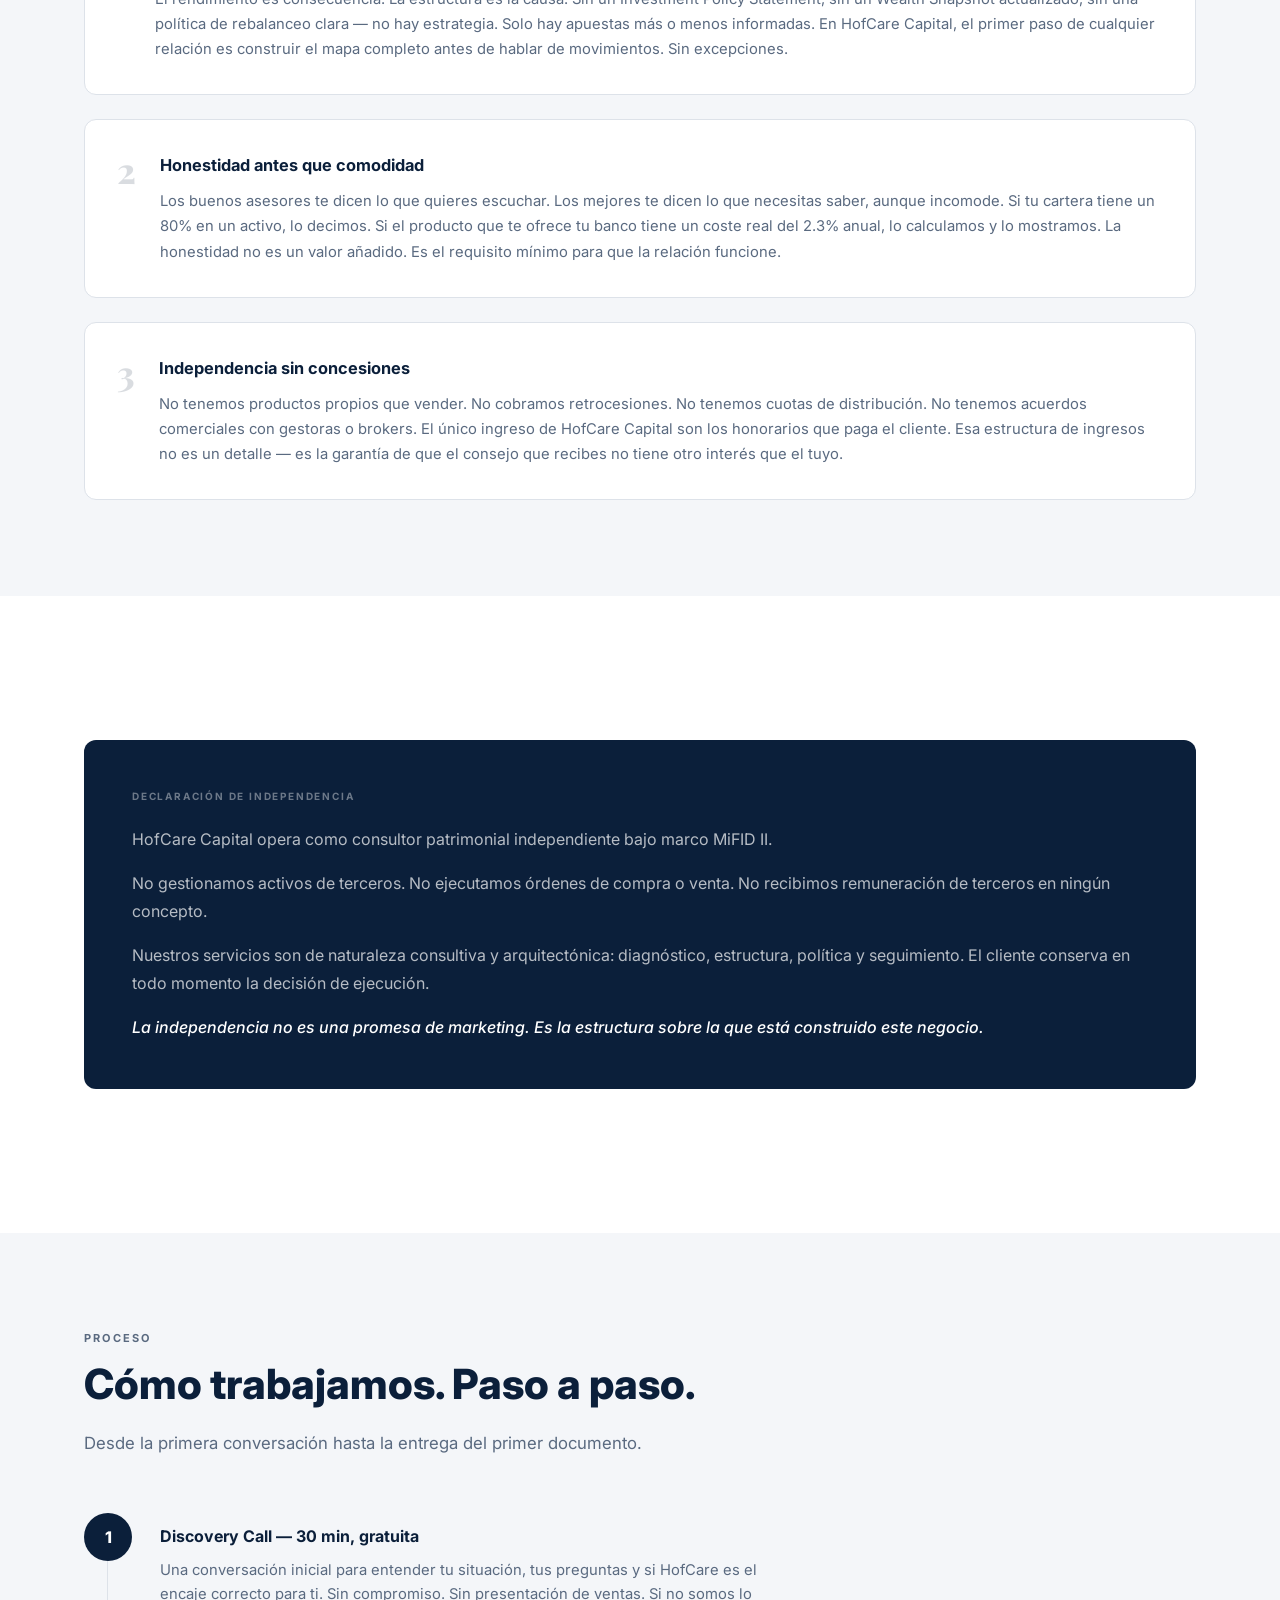
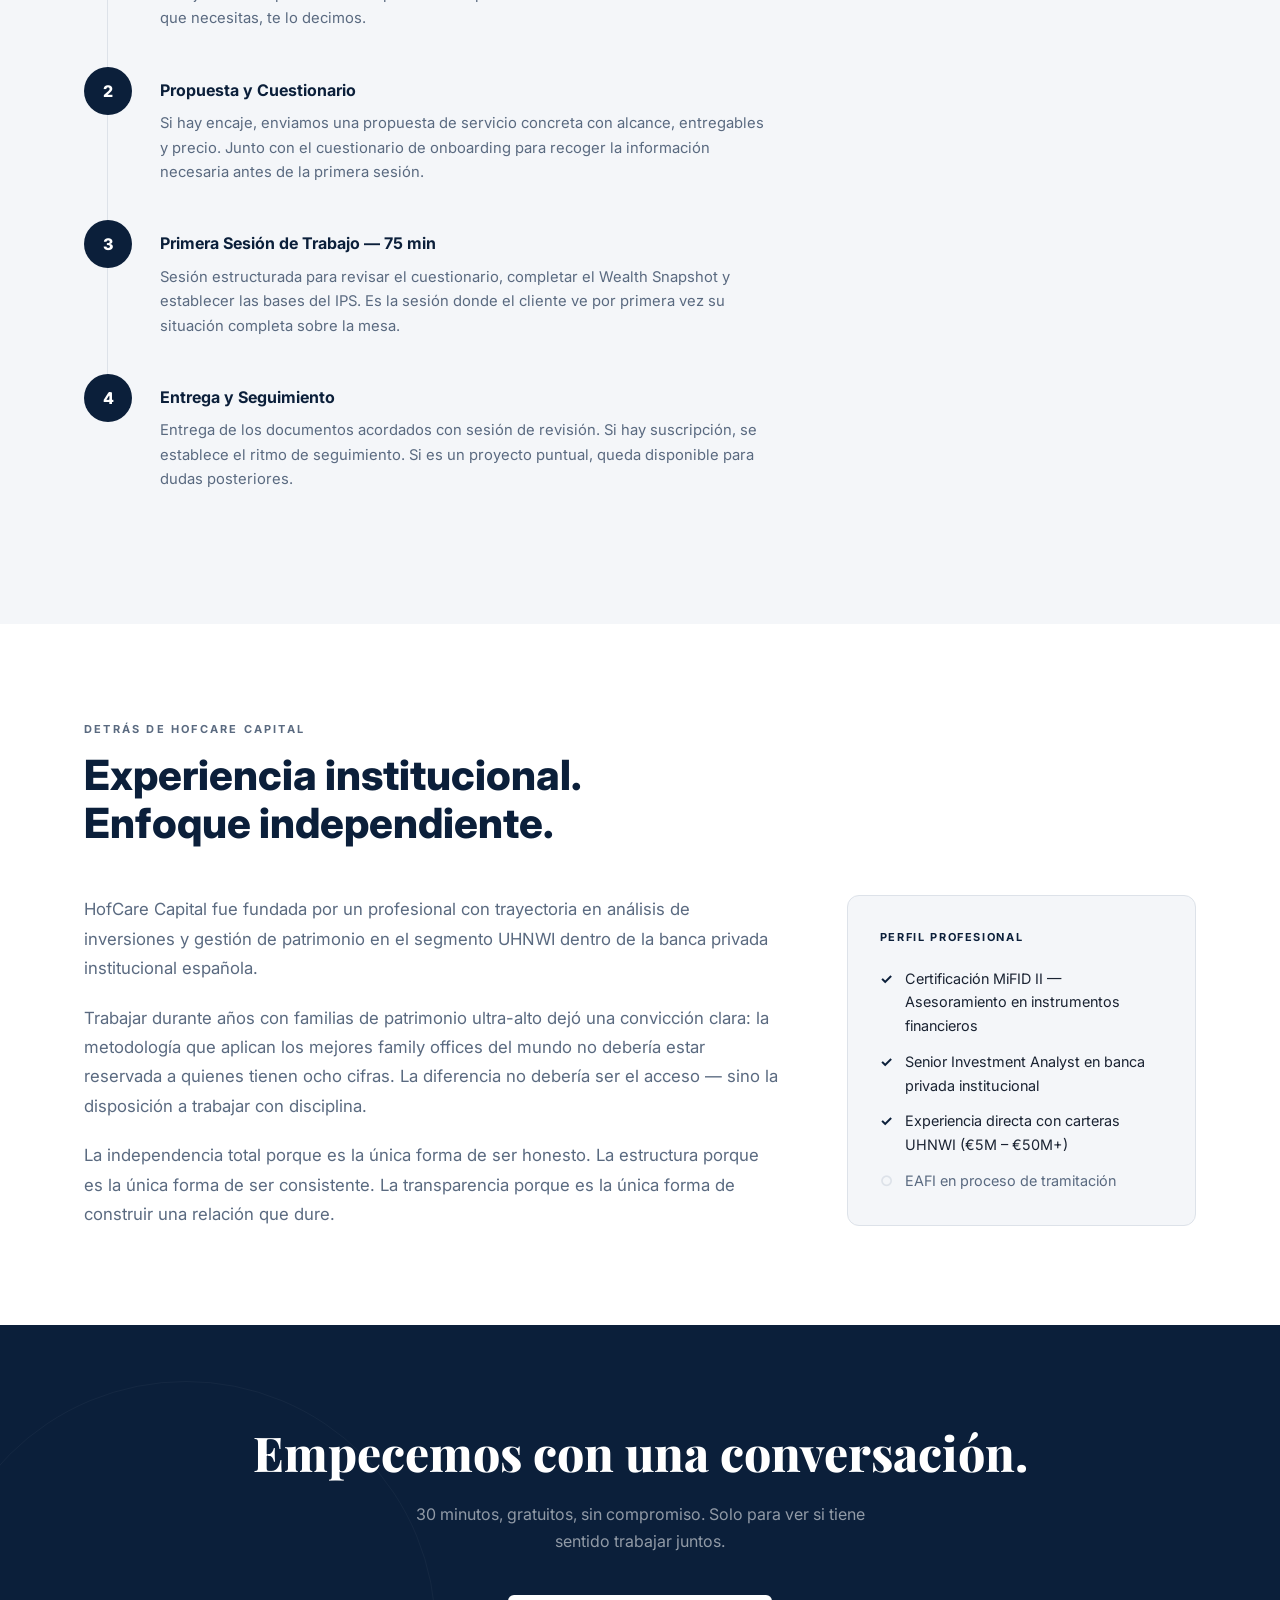
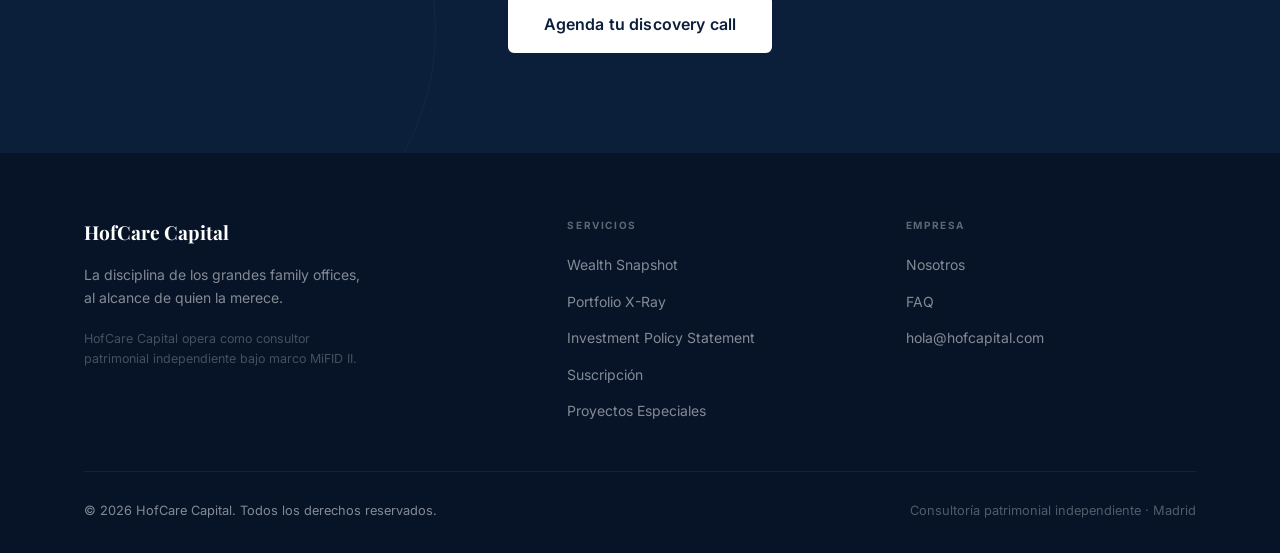
==== commit 98c13762: "Add files via upload" ====
--- a/hofcare-web/about.html
+++ b/hofcare-web/about.html
@@ -22,7 +22,7 @@
       <li><a href="servicios.html">Servicios</a></li>
       <li><a href="about.html">Nosotros</a></li>
       <li><a href="faq.html">FAQ</a></li>
-      <li><a href="index.html#contacto" class="nav__cta">Agenda tu consulta</a></li>
+      <li><button class="nav__cta" data-contact-choice>Agenda tu consulta</button></li>
     </ul>
   </div>
 </nav>
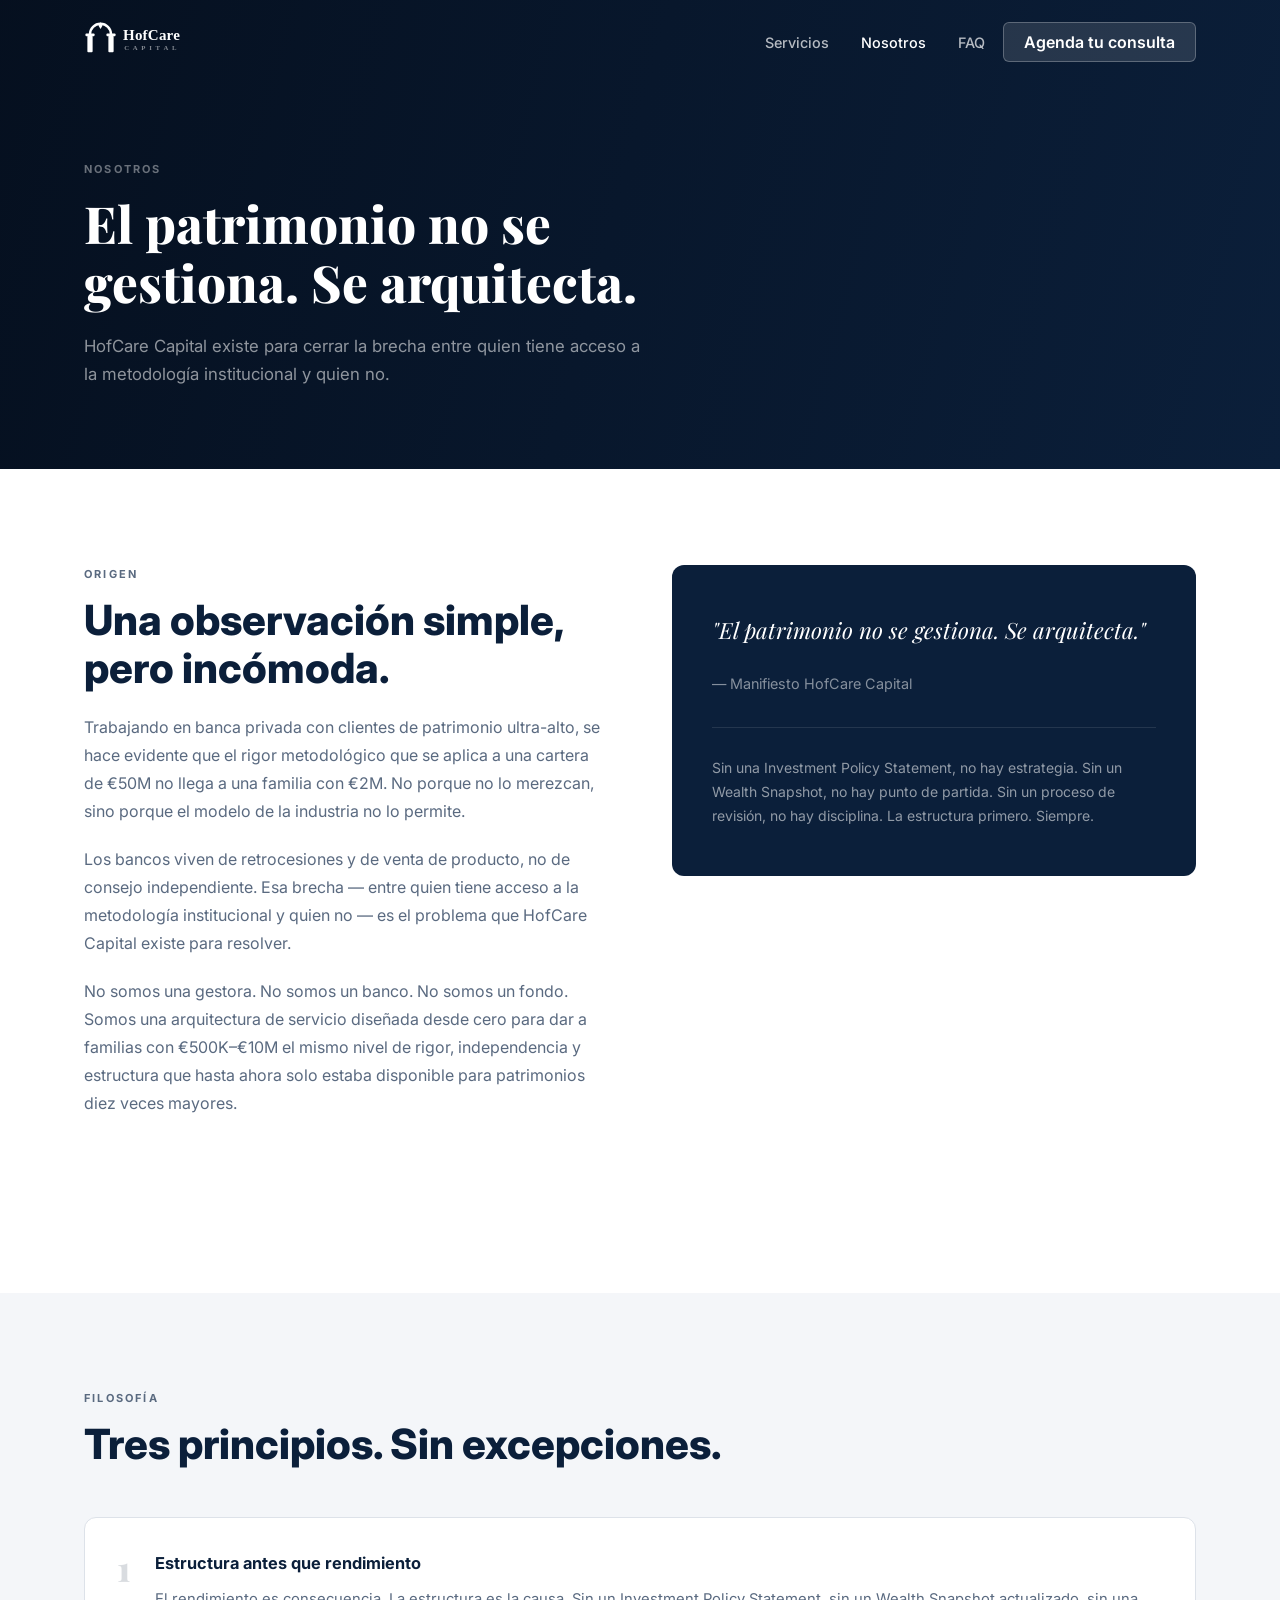
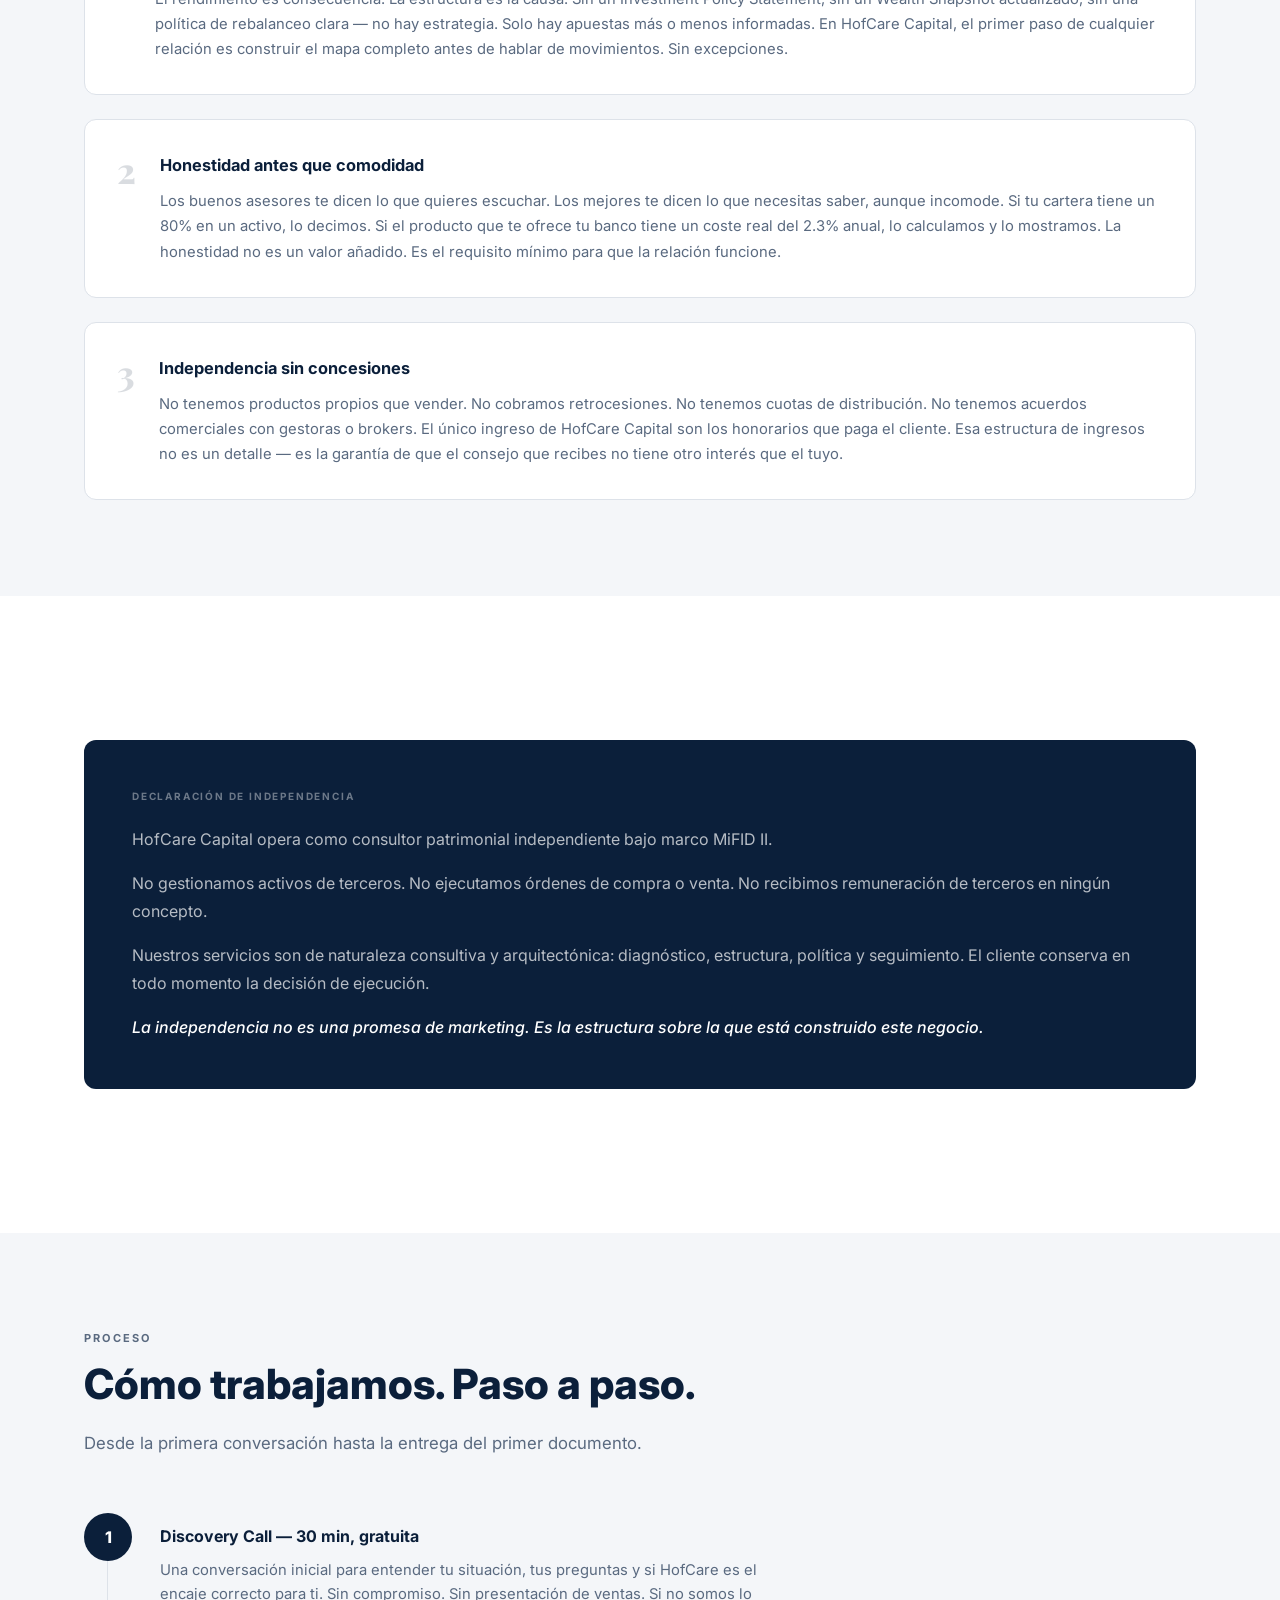
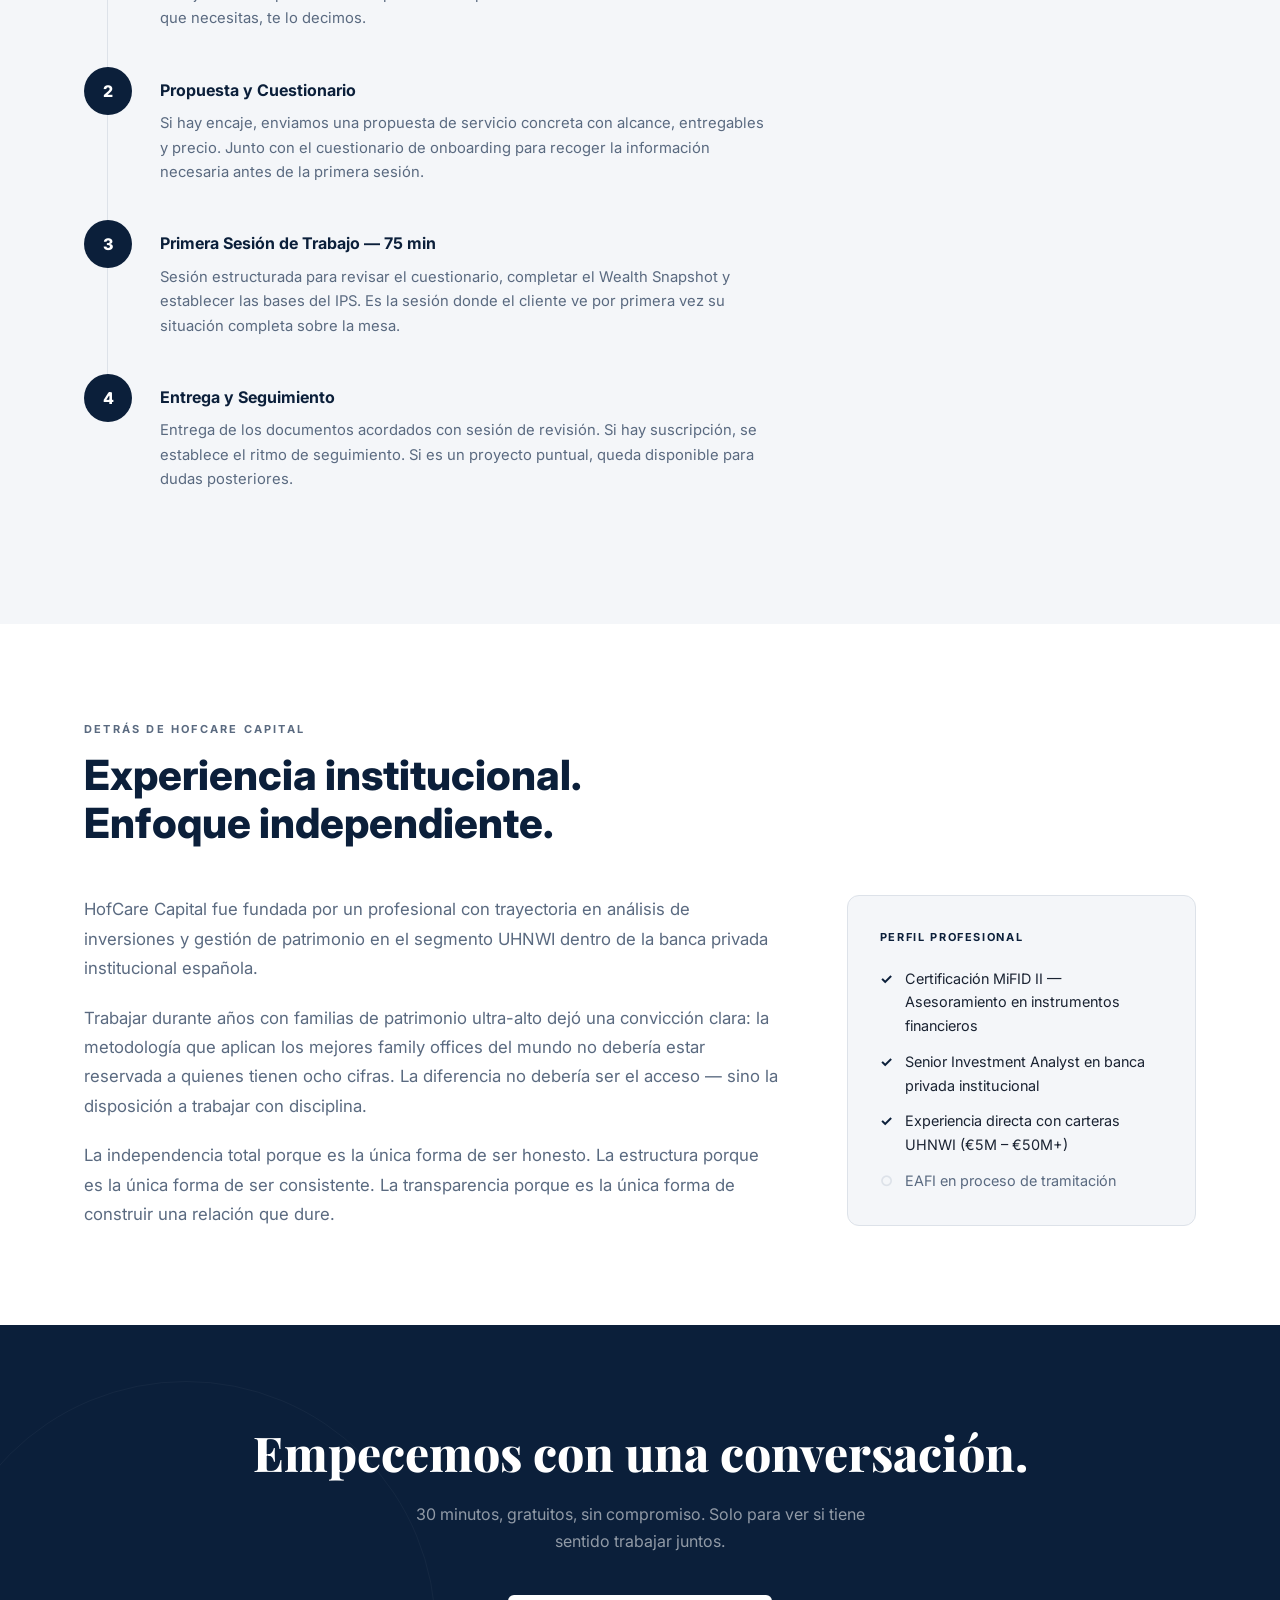
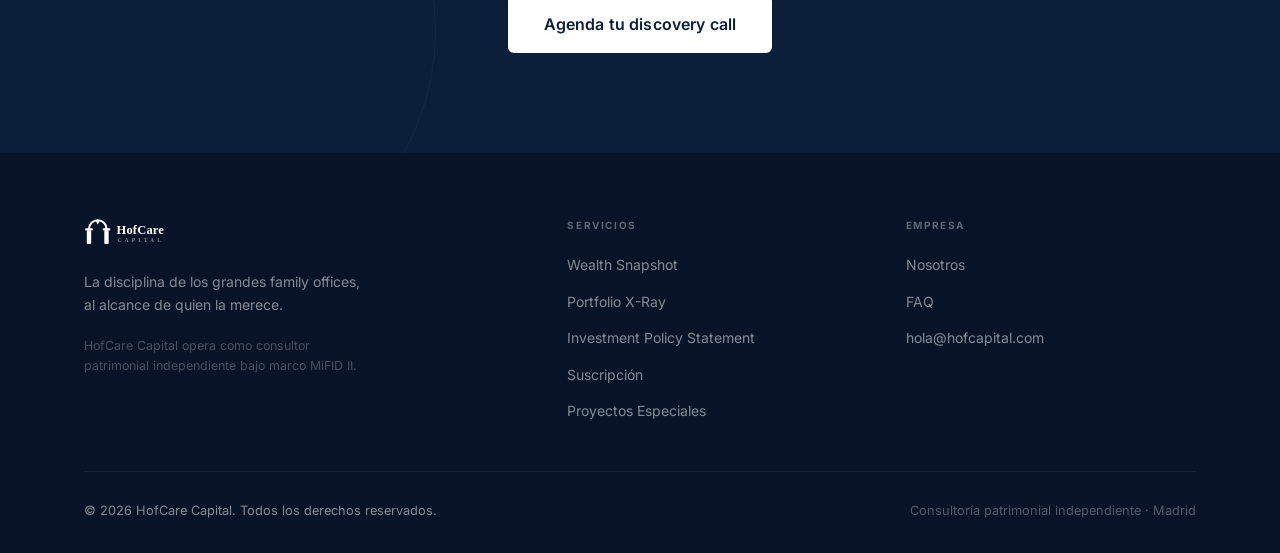
==== commit ef636dd2: "Add files via upload" ====
--- a/hofcare-web/about.html
+++ b/hofcare-web/about.html
@@ -14,7 +14,18 @@
 
 <nav class="nav nav--scrolled" id="nav" role="navigation">
   <div class="container nav__inner">
-    <a href="index.html" class="nav__logo">HofCare <span>Capital</span></a>
+    <a href="index.html" class="nav__logo" aria-label="HofCare Capital — Inicio">
+      <svg xmlns="http://www.w3.org/2000/svg" viewBox="0 0 220 48" height="36" aria-hidden="true" focusable="false">
+        <rect x="2" y="18" width="12" height="3.5" rx="1" fill="white"/>
+        <rect x="4.5" y="21" width="7" height="22" rx="1.2" fill="white"/>
+        <rect x="30" y="18" width="12" height="3.5" rx="1" fill="white"/>
+        <rect x="32.5" y="21" width="7" height="22" rx="1.2" fill="white"/>
+        <path d="M 8,19 A 14,14 0 0 1 36,19" stroke="white" stroke-width="3.2" fill="none" stroke-linecap="round"/>
+        <polygon points="22,3 24.6,7.5 22,12 19.4,7.5" fill="white"/>
+        <text x="52" y="27" font-family="Georgia,'Times New Roman',serif" font-size="20" font-weight="700" fill="white" letter-spacing="0.3">HofCare</text>
+        <text x="53.5" y="40" font-family="Georgia,'Times New Roman',serif" font-size="9" fill="rgba(255,255,255,0.5)" letter-spacing="5">CAPITAL</text>
+      </svg>
+    </a>
     <button class="nav__hamburger" id="hamburger" aria-label="Abrir menú" aria-expanded="false">
       <span></span><span></span><span></span>
     </button>
@@ -239,7 +250,18 @@
   <div class="container">
     <div class="footer__inner">
       <div class="footer__brand">
-        <p class="footer__logo">HofCare Capital</p>
+        <div class="footer__logo">
+          <svg xmlns="http://www.w3.org/2000/svg" viewBox="0 0 220 48" height="30" aria-label="HofCare Capital">
+            <rect x="2" y="18" width="12" height="3.5" rx="1" fill="white"/>
+            <rect x="4.5" y="21" width="7" height="22" rx="1.2" fill="white"/>
+            <rect x="30" y="18" width="12" height="3.5" rx="1" fill="white"/>
+            <rect x="32.5" y="21" width="7" height="22" rx="1.2" fill="white"/>
+            <path d="M 8,19 A 14,14 0 0 1 36,19" stroke="white" stroke-width="3.2" fill="none" stroke-linecap="round"/>
+            <polygon points="22,3 24.6,7.5 22,12 19.4,7.5" fill="white"/>
+            <text x="52" y="27" font-family="Georgia,'Times New Roman',serif" font-size="20" font-weight="700" fill="white" letter-spacing="0.3">HofCare</text>
+            <text x="53.5" y="40" font-family="Georgia,'Times New Roman',serif" font-size="9" fill="rgba(255,255,255,0.5)" letter-spacing="5">CAPITAL</text>
+          </svg>
+        </div>
         <p class="footer__tagline">La disciplina de los grandes family offices, al alcance de quien la merece.</p>
         <p class="footer__disclaimer">HofCare Capital opera como consultor patrimonial independiente bajo marco MiFID II.</p>
       </div>
--- a/hofcare-web/css/style.css
+++ b/hofcare-web/css/style.css
@@ -201,6 +201,10 @@
   padding: 9px 20px !important;
   border-radius: var(--radius) !important;
   font-weight: 600 !important;
+  font-family: var(--font-sans) !important;
+  font-size: inherit !important;
+  cursor: pointer !important;
+  text-decoration: none !important;
 }
 .nav__cta:hover { background: rgba(255,255,255,0.2) !important; border-color: rgba(255,255,255,0.5) !important; }
 
@@ -772,3 +776,122 @@
 .pillar__icon {
   transition: all 0.3s var(--ease);
 }
+
+
+/* ── CONTACT CHOICE MODAL ────────────────────────────────────────── */
+.contact-modal-backdrop {
+  position: fixed;
+  inset: 0;
+  background: rgba(11,31,58,0.72);
+  backdrop-filter: blur(4px);
+  z-index: 9000;
+  display: flex;
+  align-items: center;
+  justify-content: center;
+  padding: 24px;
+  opacity: 0;
+  pointer-events: none;
+  transition: opacity 0.22s var(--ease);
+}
+.contact-modal-backdrop.is-open {
+  opacity: 1;
+  pointer-events: auto;
+}
+.contact-modal {
+  background: #fff;
+  border-radius: 16px;
+  padding: 48px 40px 40px;
+  max-width: 560px;
+  width: 100%;
+  position: relative;
+  transform: translateY(16px);
+  transition: transform 0.22s var(--ease);
+  box-shadow: 0 32px 80px rgba(11,31,58,0.22);
+}
+.contact-modal-backdrop.is-open .contact-modal {
+  transform: translateY(0);
+}
+.contact-modal__close {
+  position: absolute;
+  top: 16px;
+  right: 20px;
+  background: none;
+  border: none;
+  cursor: pointer;
+  color: var(--mid);
+  font-size: 1.4rem;
+  line-height: 1;
+  padding: 4px 8px;
+  border-radius: 6px;
+  transition: background 0.15s;
+}
+.contact-modal__close:hover { background: var(--light); }
+.contact-modal__title {
+  font-family: var(--font-serif);
+  font-size: 1.4rem;
+  color: var(--dark);
+  margin-bottom: 8px;
+  text-align: center;
+}
+.contact-modal__sub {
+  font-size: 0.9rem;
+  color: var(--mid);
+  text-align: center;
+  margin-bottom: 32px;
+}
+.contact-modal__options {
+  display: grid;
+  grid-template-columns: 1fr 1fr;
+  gap: 16px;
+}
+.contact-modal__option {
+  border: 2px solid var(--border);
+  border-radius: 12px;
+  padding: 28px 20px 24px;
+  display: flex;
+  flex-direction: column;
+  align-items: center;
+  text-align: center;
+  cursor: pointer;
+  transition: border-color 0.18s, box-shadow 0.18s, background 0.18s;
+  text-decoration: none;
+  color: inherit;
+  background: #fff;
+}
+.contact-modal__option:hover {
+  border-color: var(--navy);
+  box-shadow: 0 8px 28px rgba(11,31,58,0.10);
+  background: var(--light);
+}
+.contact-modal__option-icon {
+  font-size: 2rem;
+  margin-bottom: 14px;
+}
+.contact-modal__option-title {
+  font-weight: 700;
+  font-size: 0.95rem;
+  color: var(--dark);
+  margin-bottom: 6px;
+}
+.contact-modal__option-desc {
+  font-size: 0.82rem;
+  color: var(--mid);
+  line-height: 1.5;
+}
+.contact-modal__option--primary {
+  border-color: var(--navy);
+  background: var(--navy);
+}
+.contact-modal__option--primary .contact-modal__option-title,
+.contact-modal__option--primary .contact-modal__option-desc {
+  color: rgba(255,255,255,0.9);
+}
+.contact-modal__option--primary:hover {
+  background: #0d2444;
+  border-color: #0d2444;
+}
+
+@media (max-width: 480px) {
+  .contact-modal { padding: 40px 24px 32px; }
+  .contact-modal__options { grid-template-columns: 1fr; }
+}
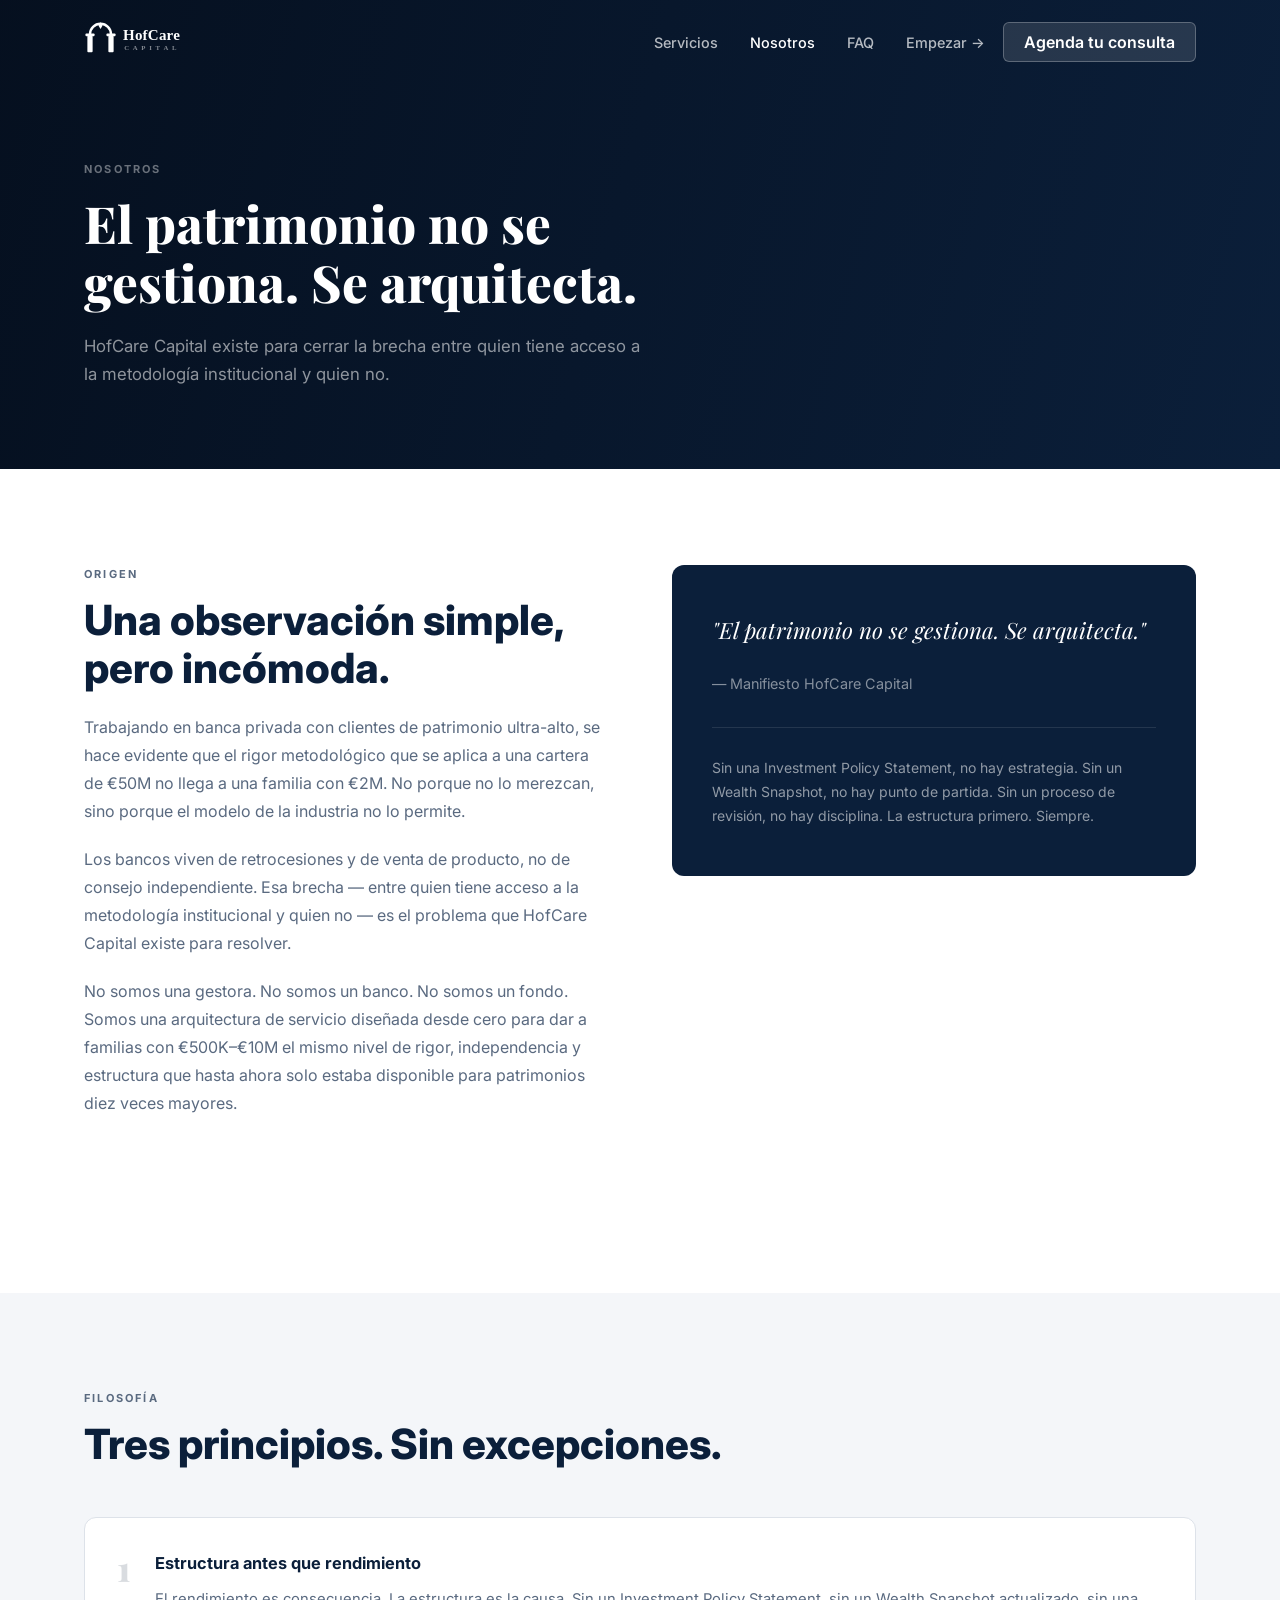
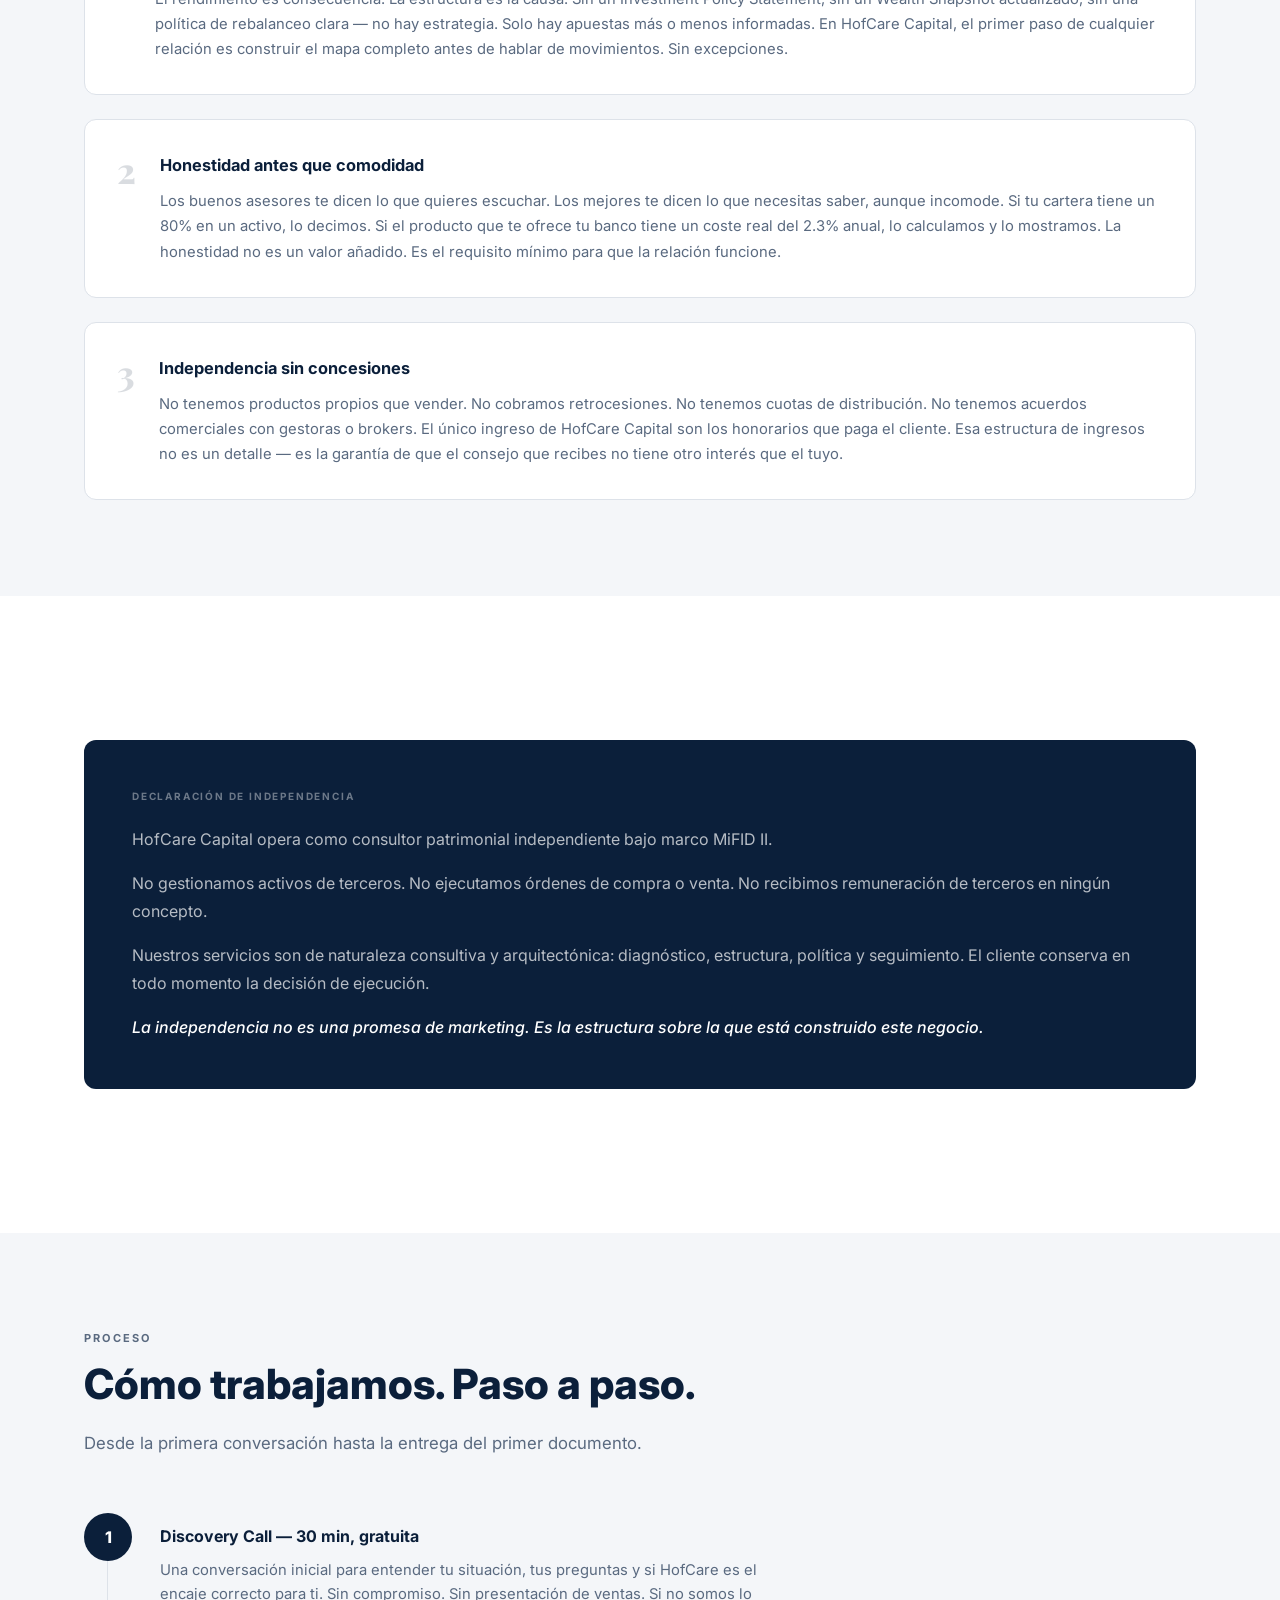
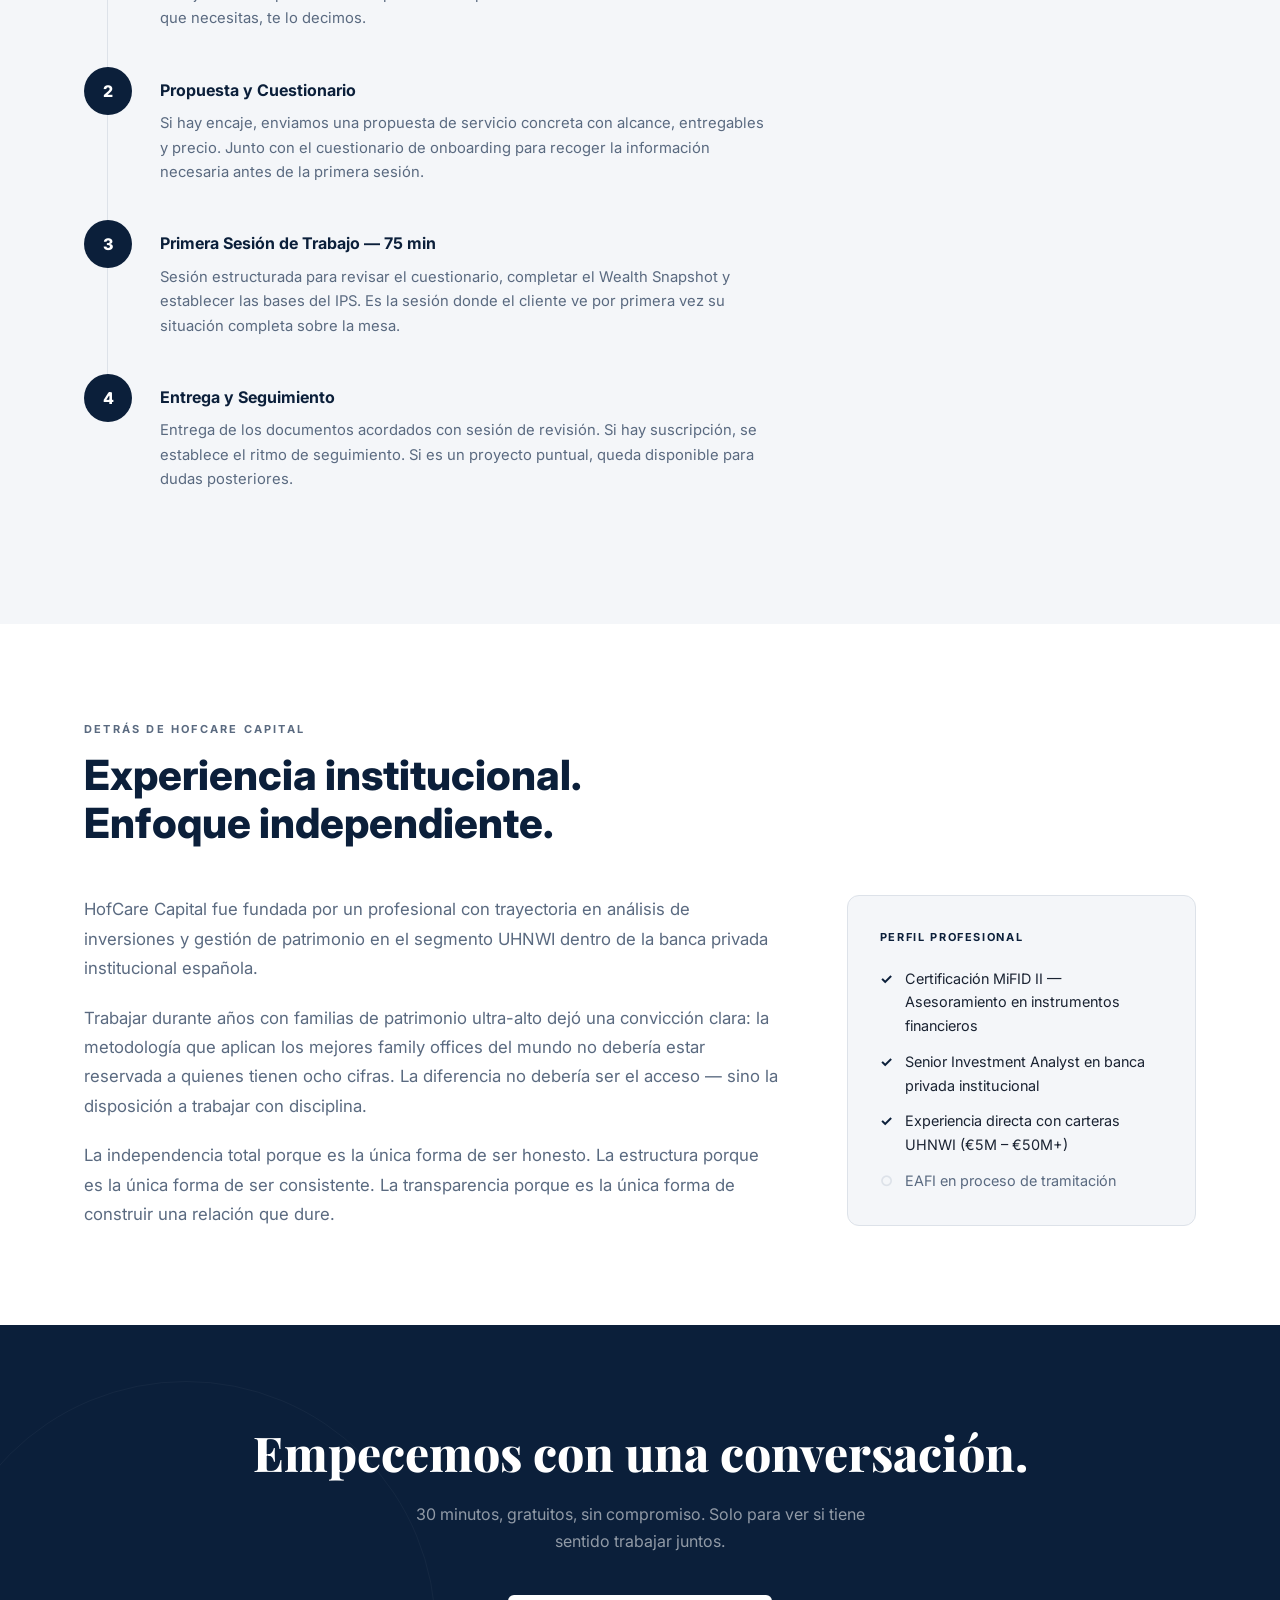
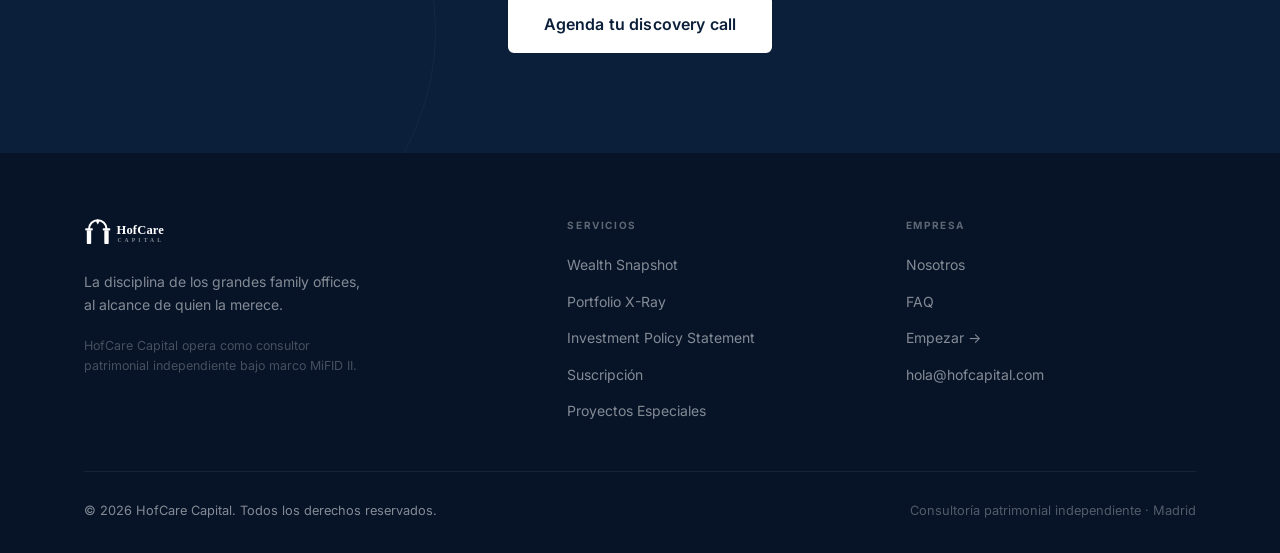
==== commit 9120c2f7: "Add files via upload" ====
--- a/hofcare-web/about.html
+++ b/hofcare-web/about.html
@@ -33,6 +33,7 @@
       <li><a href="servicios.html">Servicios</a></li>
       <li><a href="about.html">Nosotros</a></li>
       <li><a href="faq.html">FAQ</a></li>
+      <li><a href="onboarding.html" class="nav__link--onboarding">Empezar →</a></li>
       <li><button class="nav__cta" data-contact-choice>Agenda tu consulta</button></li>
     </ul>
   </div>
@@ -280,6 +281,7 @@
         <ul>
           <li><a href="about.html">Nosotros</a></li>
           <li><a href="faq.html">FAQ</a></li>
+      <li><a href="onboarding.html" class="nav__link--onboarding">Empezar →</a></li>
           <li><a href="mailto:hola@hofcapital.com">hola@hofcapital.com</a></li>
         </ul>
       </div>
